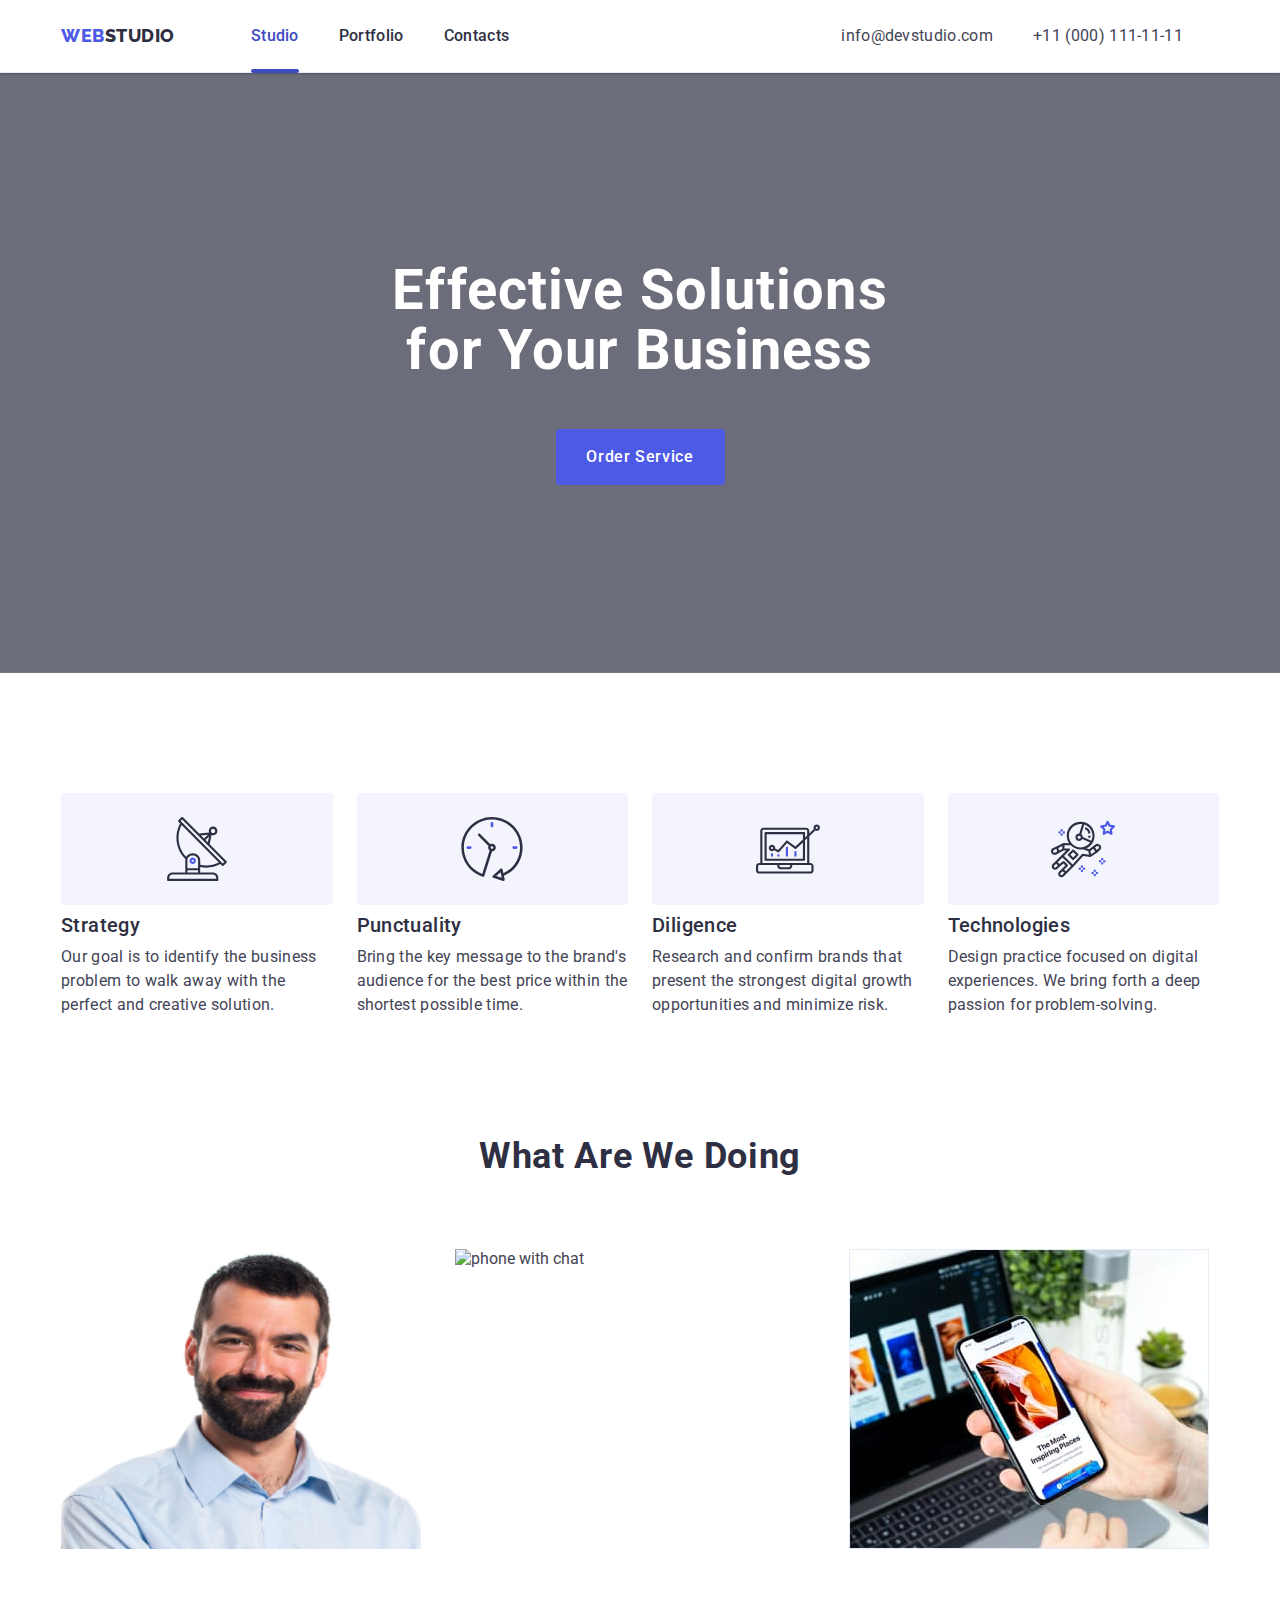
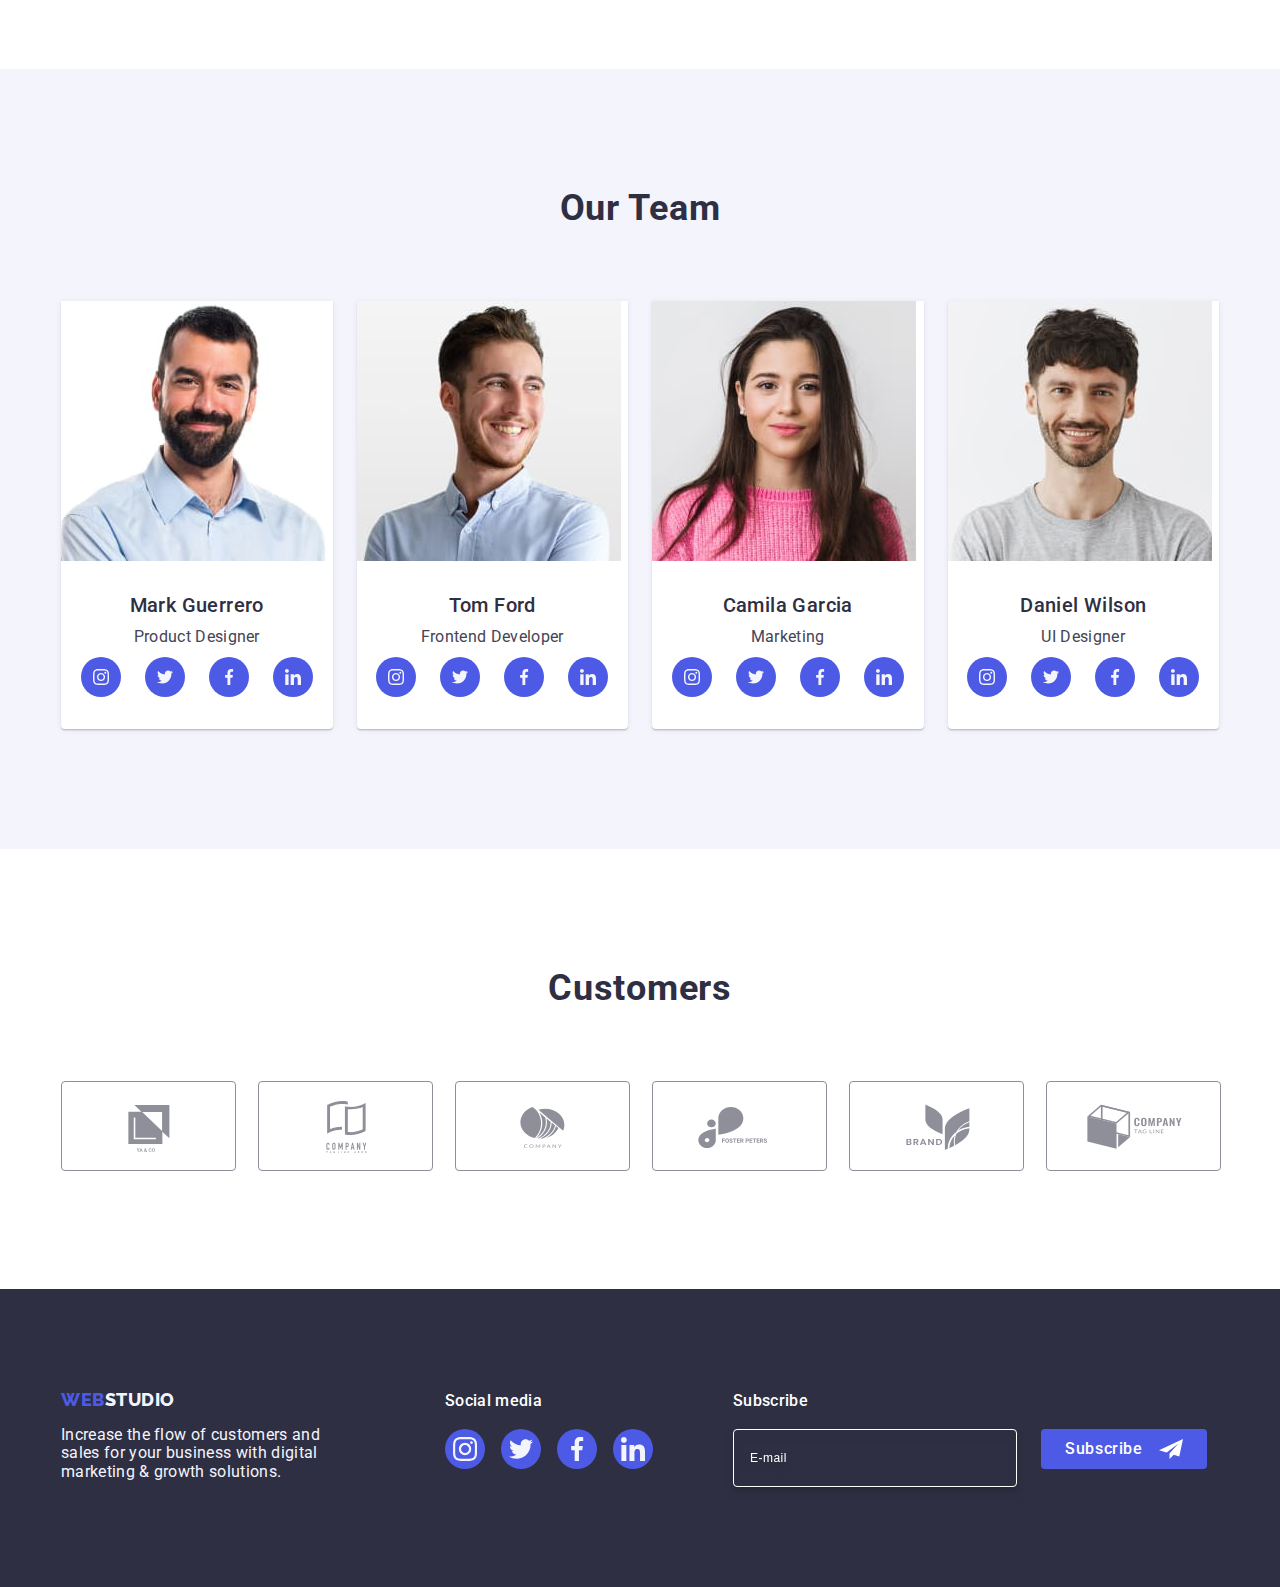
==== index.html @ b7ad09b6 "rfhnbyur" ====
<!DOCTYPE html>
<html lang="en">
  <head>
    <link
      rel="stylesheet"
      href="https://cdnjs.cloudflare.com/ajax/libs/modern-normalize/2.0.0/modern-normalize.min.css"
      integrity="sha512-4xo8blKMVCiXpTaLzQSLSw3KFOVPWhm/TRtuPVc4WG6kUgjH6J03IBuG7JZPkcWMxJ5huwaBpOpnwYElP/m6wg=="
      crossorigin="anonymous"
      referrerpolicy="no-referrer"
    />
    <link rel="stylesheet" href="./css/styles.css" />
    <link rel="preconnect" href="https://fonts.googleapis.com" />
    <link rel="preconnect" href="https://fonts.gstatic.com" crossorigin />
    <link
      href="https://fonts.googleapis.com/css2?family=Raleway:wght@800&family=Roboto:wght@400;500;700;900&display=swap"
      rel="stylesheet"
    />
    <meta charset="UTF-8" />
    <meta name="viewport" content="width=device-width, initial-scale=1.0" />
    <title>Web Studio</title>
  </head>

  <body>
    <!-- HEADER -->
    <header class="header">
      <div class="header-content container">
        <nav class="nav">
          <a class="logo link" href="./index.html"
            >Web<span class="logo-span">Studio</span>
          </a>
          <ul class="nav-list list">
            <li class="nav-element">
              <a class="nav-item link current" href="./index.html">Studio</a>
            </li>
            <li class="nav-element">
              <a class="nav-item link" href="./portfolio.html">Portfolio</a>
            </li>
            <li class="nav-element">
              <a class="nav-item link" href="">Contacts</a>
            </li>
          </ul>
        </nav>

        <address class="address">
          <ul class="address-list list">
            <li class="address-element">
              <a class="address-item link" href="mailto:info@devstudio.com"
                >info@devstudio.com</a
              >
            </li>
            <li class="address-element">
              <a class="address-item link" href="tel:+110001111111"
                >+11 (000) 111-11-11</a
              >
            </li>
          </ul>
        </address>
      </div>
    </header>

    <!-- MAIN -->
    <main class="main">
      <section class="intro section">
        <div class="intro-content container">
          <h1 class="intro-title">Effective Solutions for Your Business</h1>

          <button data-modal-open class="intro-button" type="button">
            Order Service
          </button>
        </div>
      </section>

      <section class="advantages section">
        <div class="advantages-content container">
          <h2 class="advantages-title visually-hidden">Advantages</h2>

          <ul class="advantages-list list">
            <li class="advantages-item">
              <div class="advantages-item-content">
                <svg class="advantages-icon" width="64" height="64">
                  <use href="./images/icons.svg#icon-antenna"></use>
                </svg>
              </div>

              <h3 class="advantages-subtitle">Strategy</h3>
              <p class="advantages-text">
                Our goal is to identify the business problem to walk away with
                the perfect and creative solution.
              </p>
            </li>

            <li class="advantages-item">
              <div class="advantages-item-content">
                <svg class="advantages-icon" width="64" height="64">
                  <use href="./images/icons.svg#icon-clock"></use>
                </svg>
              </div>

              <h3 class="advantages-subtitle">Punctuality</h3>
              <p class="advantages-text">
                Bring the key message to the brand's audience for the best price
                within the shortest possible time.
              </p>
            </li>

            <li class="advantages-item">
              <div class="advantages-item-content">
                <svg class="advantages-icon" width="64" height="64">
                  <use href="./images/icons.svg#icon-diagram"></use>
                </svg>
              </div>

              <h3 class="advantages-subtitle">Diligence</h3>
              <p class="advantages-text">
                Research and confirm brands that present the strongest digital
                growth opportunities and minimize risk.
              </p>
            </li>

            <li class="advantages-item">
              <div class="advantages-item-content">
                <svg class="advantages-icon" width="64" height="64">
                  <use href="./images/icons.svg#icon-astronaut"></use>
                </svg>
              </div>

              <h3 class="advantages-subtitle">Technologies</h3>
              <p class="advantages-text">
                Design practice focused on digital experiences. We bring forth a
                deep passion for problem-solving.
              </p>
            </li>
          </ul>
        </div>
      </section>

      <section class="about section">
        <div class="about-content container">
          <h2 class="about-title">What are we doing</h2>

          <ul class="about-list list">
            <li class="about-item">
              <img
                class="about-image"
                src="./images/imgdesk/webstudio/card1_desk.jpg"
                alt="computer with diagrams"
                width="360"
                height="300"
              />
            </li>
            <li class="about-item">
              <img
                class="about-image"
                src="./images/"
                alt="phone with chat"
                width="360"
                height="300"
              />
            </li>
            <li class="about-item">
              <img
                class="about-image"
                src="./images/img3.jpg"
                alt="phone in a hand"
                width="360"
                height="300"
              />
            </li>
          </ul>
        </div>
      </section>

      <section class="team section">
        <div class="team-content container">
          <h2 class="team-title">Our Team</h2>

          <ul class="team-list list">
            <li class="team-item">
              <img
                class="team-image"
                src="./images/card1.jpg"
                alt="Mark Guerrero"
                width="264"
              />
              <div class="team-info">
                <h3 class="team-subtitle">Mark Guerrero</h3>
                <p class="team-text">Product Designer</p>
                <ul class="team-info-list list">
                  <li class="team-info-list-item">
                    <a class="team-icon-social" href="#">
                      <svg class="team-icon" width="16" height="16">
                        <use href="./images/icons.svg#icon-instagram"></use>
                      </svg>
                    </a>
                  </li>
                  <li class="team-info-list-item">
                    <a class="team-icon-social" href="#">
                      <svg class="team-icon" width="16" height="16">
                        <use href="./images/icons.svg#icon-twitter"></use>
                      </svg>
                    </a>
                  </li>
                  <li class="team-info-list-item">
                    <a class="team-icon-social" href="#">
                      <svg class="team-icon" width="16" height="16">
                        <use href="./images/icons.svg#icon-facebook"></use>
                      </svg>
                    </a>
                  </li>
                  <li class="team-info-list-item">
                    <a class="team-icon-social" href="#">
                      <svg class="team-icon" width="16" height="16">
                        <use href="./images/icons.svg#icon-linkedin"></use>
                      </svg>
                    </a>
                  </li>
                </ul>
              </div>
            </li>

            <li class="team-item">
              <img
                class="team-image"
                src="./images/card2.jpg"
                alt="Tom Ford"
                width="264"
              />
              <div class="team-info">
                <h3 class="team-subtitle">Tom Ford</h3>
                <p class="team-text">Frontend Developer</p>
                <ul class="team-info-list list">
                  <li class="team-info-list-item">
                    <a class="team-icon-social" href="#">
                      <svg class="team-icon" width="16" height="16">
                        <use href="./images/icons.svg#icon-instagram"></use>
                      </svg>
                    </a>
                  </li>
                  <li class="team-info-list-item">
                    <a class="team-icon-social" href="#">
                      <svg class="team-icon" width="16" height="16">
                        <use href="./images/icons.svg#icon-twitter"></use>
                      </svg>
                    </a>
                  </li>
                  <li class="team-info-list-item">
                    <a class="team-icon-social" href="#">
                      <svg class="team-icon" width="16" height="16">
                        <use href="./images/icons.svg#icon-facebook"></use>
                      </svg>
                    </a>
                  </li>
                  <li class="team-info-list-item">
                    <a class="team-icon-social" href="#">
                      <svg class="team-icon" width="16" height="16">
                        <use href="./images/icons.svg#icon-linkedin"></use>
                      </svg>
                    </a>
                  </li>
                </ul>
              </div>
            </li>

            <li class="team-item">
              <img
                class="team-image"
                src="./images/card3.jpg"
                alt="Camila Garcia"
                width="264"
              />
              <div class="team-info">
                <h3 class="team-subtitle">Camila Garcia</h3>
                <p class="team-text">Marketing</p>
                <ul class="team-info-list list">
                  <li class="team-info-list-item">
                    <a class="team-icon-social" href="#">
                      <svg class="team-icon" width="16" height="16">
                        <use href="./images/icons.svg#icon-instagram"></use>
                      </svg>
                    </a>
                  </li>
                  <li class="team-info-list-item">
                    <a class="team-icon-social" href="#">
                      <svg class="team-icon" width="16" height="16">
                        <use href="./images/icons.svg#icon-twitter"></use>
                      </svg>
                    </a>
                  </li>
                  <li class="team-info-list-item">
                    <a class="team-icon-social" href="#">
                      <svg class="team-icon" width="16" height="16">
                        <use href="./images/icons.svg#icon-facebook"></use>
                      </svg>
                    </a>
                  </li>
                  <li class="team-info-list-item">
                    <a class="team-icon-social" href="#">
                      <svg class="team-icon" width="16" height="16">
                        <use href="./images/icons.svg#icon-linkedin"></use>
                      </svg>
                    </a>
                  </li>
                </ul>
              </div>
            </li>

            <li class="team-item">
              <img
                class="team-image"
                src="./images/card4.jpg"
                alt="Daniel Wilson"
                width="264"
              />
              <div class="team-info">
                <h3 class="team-subtitle">Daniel Wilson</h3>
                <p class="team-text">UI Designer</p>
                <ul class="team-info-list list">
                  <li class="team-info-list-item">
                    <a class="team-icon-social" href="#">
                      <svg class="team-icon" width="16" height="16">
                        <use href="./images/icons.svg#icon-instagram"></use>
                      </svg>
                    </a>
                  </li>
                  <li class="team-info-list-item">
                    <a class="team-icon-social" href="#">
                      <svg class="team-icon" width="16" height="16">
                        <use href="./images/icons.svg#icon-twitter"></use>
                      </svg>
                    </a>
                  </li>
                  <li class="team-info-list-item">
                    <a class="team-icon-social" href="#">
                      <svg class="team-icon" width="16" height="16">
                        <use href="./images/icons.svg#icon-facebook"></use>
                      </svg>
                    </a>
                  </li>
                  <li class="team-info-list-item">
                    <a class="team-icon-social" href="#">
                      <svg class="team-icon" width="16" height="16">
                        <use href="./images/icons.svg#icon-linkedin"></use>
                      </svg>
                    </a>
                  </li>
                </ul>
              </div>
            </li>
          </ul>
        </div>
      </section>

      <section class="customers">
        <div class="customers-contant container">
          <h2 class="customers-title">Customers</h2>

          <ul class="customers-list list">
            <li class="customers-item">
              <a class="customers-link" href="#">
                <svg class="customers-icon" width="104" height="56">
                  <use href="./images/icons.svg#icon-logo"></use>
                </svg>
              </a>
            </li>
            <li class="customers-item">
              <a class="customers-link" href="#">
                <svg class="customers-icon" width="104" height="56">
                  <use href="./images/icons.svg#icon-logo2"></use>
                </svg>
              </a>
            </li>
            <li class="customers-item">
              <a class="customers-link" href="#">
                <svg class="customers-icon" width="104" height="56">
                  <use href="./images/icons.svg#icon-logo3"></use>
                </svg>
              </a>
            </li>
            <li class="customers-item">
              <a class="customers-link" href="#">
                <svg class="customers-icon" width="104" height="56">
                  <use href="./images/icons.svg#icon-logo4"></use>
                </svg>
              </a>
            </li>
            <li class="customers-item">
              <a class="customers-link" href="#">
                <svg class="customers-icon" width="104" height="56">
                  <use href="./images/icons.svg#icon-logo5"></use>
                </svg>
              </a>
            </li>
            <li class="customers-item">
              <a class="customers-link" href="#">
                <svg class="customers-icon" width="104" height="56">
                  <use href="./images/icons.svg#icon-logo6"></use>
                </svg>
              </a>
            </li>
          </ul>
        </div>
      </section>
    </main>

    <!-- FOOTER -->
    <footer class="footer">
      <div class="footer-content container">
        <div class="footer-content-text">
          <a class="footer-logo link" href="./index.html"
            >Web<span class="footer-logo-span">Studio</span>
          </a>

          <p class="footer-text">
            Increase the flow of customers and sales for your business with
            digital marketing & growth solutions.
          </p>
        </div>

        <div class="footer-content-socials">
          <p class="footer-social-text">Social media</p>
          <ul class="footer-social-list list">
            <li class="footer-social-item">
              <a class="footer-social-link" href="#">
                <svg class="footer-icon" width="24" height="24">
                  <use href="./images/icons.svg#icon-instagram"></use>
                </svg>
              </a>
            </li>
            <li class="footer-social-item">
              <a class="footer-social-link" href="#">
                <svg class="footer-icon" width="24" height="24">
                  <use href="./images/icons.svg#icon-twitter"></use>
                </svg>
              </a>
            </li>
            <li class="footer-social-item">
              <a class="footer-social-link" href="#">
                <svg class="footer-icon" width="24" height="24">
                  <use href="./images/icons.svg#icon-facebook"></use>
                </svg>
              </a>
            </li>
            <li class="footer-social-item">
              <a class="footer-social-link" href="#">
                <svg class="footer-icon" width="24" height="24">
                  <use href="./images/icons.svg#icon-linkedin"></use>
                </svg>
              </a>
            </li>
          </ul>
        </div>

        <div class="subscribe">
          <p class="subscribe-title">Subscribe</p>
          <form class="subscribe-form">
            <label class="subscribe-label" title="subscribe">
              <input
                class="subscribe-input"
                type="email"
                name="email"
                placeholder="E-mail"
              />
            </label>

            <button class="subscribe-btn" type="submit">
              Subscribe
              <svg class="subscribe-icon" width="24" height="24">
                <use href="./images/icons.svg#icon-send"></use>
              </svg>
            </button>
          </form>
        </div>
      </div>
    </footer>

    <div data-modal class="modal is-hidden">
      <div class="modal-vindow">
        <button class="modal-close" data-modal-close type="button">
          <svg class="modal-icon-close" width="8" height="8">
            <use href="./images/icons.svg#icon-close-black"></use>
          </svg>
        </button>

        <p class="modal-title">Leave your contacts and we will call you back</p>

        <form class="modal-form">
          <div class="modal-form-content">
            <label class="modal-label" for="user-name">Name</label>
            <div class="inputs-content">
              <input
                class="modal-input"
                id="user-name"
                type="text"
                name="user-name"
                placeholder=""
              />
              <svg class="modal-icon" width="18" height="24">
                <use href="./images/icons.svg#icon-person"></use>
              </svg>
            </div>
          </div>

          <div class="modal-form-content">
            <label class="modal-label" for="phone">Phone</label>
            <div class="inputs-content">
              <input
                class="modal-input"
                id="phone"
                type="tel"
                name="tel"
                placeholder=""
              />
              <svg class="modal-icon" width="18" height="24">
                <use href="./images/icons.svg#icon-phone"></use>
              </svg>
            </div>
          </div>

          <div class="modal-form-content">
            <label class="modal-label" for="user-email">Email</label>
            <div class="inputs-content">
              <input
                class="modal-input"
                id="user-email"
                type="email"
                name="user-email"
                placeholder=""
              />
              <svg class="modal-icon" width="18" height="24">
                <use href="./images/icons.svg#icon-email"></use>
              </svg>
            </div>
          </div>

          <div class="textarea-content">
            <label class="modal-label" for="user-comment">Comment</label>
            <textarea
              class="modal-textarea"
              name="user-comment"
              id="user-comment"
              placeholder="Text input"
              cols="30"
              rows="10"
            ></textarea>
          </div>

          <div class="check-content">
            <input
              class="modal-checkbox visually-hidden"
              id="user-privacy"
              value="true"
              name="user-privacy"
              type="checkbox"
            />
            <label class="check-label" for="user-privacy">
              <span class="check-span">
                <svg class="check-icon" width="10" height="8">
                  <use href="./images/icons.svg#icon-true"></use>
                </svg>
              </span>
              I accept the terms and conditions of the
              <a class="check-policy" href="">Privacy Policy</a>
            </label>
          </div>

          <button class="modal-btn">Send</button>
        </form>
      </div>
    </div>

    <script src="./js/modal.js"></script>
  </body>
</html>
---- css/styles.css ----
./* 
font-family: 'Raleway', sans-serif;
font-family: 'Roboto', sans-serif; 
*/

*,
*::after,
*::before{
	box-sizing: border-box;
}

img{
	display: block;
}

body{
	margin: 0;
	font-family: 'Roboto', sans-serif;
	color: #434455;
	background-color: var(--white);
}

:root{
	--iris: #4D5AE5;
	--navyblue: #2E2F42;
	--ocean: #404BBF;
	--slate: #434455;
	--white: #FFF;
	--cloud: #F4F4FD;
	--cornflower: #E7E9FC;
	--lightslate: #8E8F99;
	--navyblue-modal: rgba(46, 47, 66, 0.40);
}

.container {
	width: 1158px;
	margin: 0 auto;
	padding: 0 15px;
	/* max-width: ;
	padding-left: ;
	padding-right: ;
	margin-left: ;
	margin-right: ; */
}

h1,h2,h3,h4,h5,h6{
	margin: 0;
}

p{
	margin: 0;
}

ul{
	margin: 0;
	padding: 0;
	list-style-type: none;
}


/**
	|============================
	| HEADER
	|============================
*/

.header{
	border-bottom: 1px solid #e7e9fc;
	box-shadow: 0px 1px 6px 0px rgba(46, 47, 66, 0.08), 0px 1px 1px 0px rgba(46, 47, 66, 0.16), 0px 2px 1px 0px rgba(46, 47, 66, 0.08);
}

.header-content{
	display: flex;
	align-items: center;
}


.logo{
	font-family: 'Raleway', sans-serif;
	color: var(--iris);
	font-weight: 800;
	font-size: 18px;
	line-height: 1.17;
	letter-spacing: 0.54px;
	text-transform: uppercase;
	margin-right: 76px
}


.logo-span{
	color: var(--navyblue);
}


.link{
	text-decoration: none;
}






.list{
	list-style: none
}
.nav-list{
	display: flex;
	gap: 40px;
}


.nav{
	display: flex;
	align-items: center;
}

.nav-item{
	position: relative;
	color: var(--navyblue);
	font-family: 'Roboto', sans-serif;
	font-size: 16px;
	font-weight: 500;
	line-height: 150%;
	letter-spacing: 0.02em;
	padding: 24px 0;
	display: block;
	transition: color 250ms cubic-bezier(0.4, 0, 0.2, 1);
}
.nav-item:hover,
.nav-item:focus{
	color: #404bbf;
}
.nav-item:active{
	color: var(--ocean);
}
.nav-item::after{
	position: absolute;
	color: var(--ocean);
	content: "";
	left: 0;
	opacity: 0;
	bottom: -1px;
	height: 4px;
	background-color: var(--ocean);
	border-radius: 2px;
	width: 100%;
}
.nav-item:hover::after,
.nav-item:focus::after,
.nav-item.current::after {
	opacity: 1;
}

.nav-item.current{
	color: #404bbf;
}

.address{
	font-style: normal;
	margin-left: 332px;
}
.address-list{
	display: flex;
	gap: 40px;
}

.address-item{
	color: var(--slate);
	font-family: 'Roboto', sans-serif;
	font-size: 16px;
	line-height: 150%;
	letter-spacing: 0.32px;transition: color 250ms cubic-bezier(0.4, 0, 0.2, 1);
}
.address-item:hover,
.address-item:focus{
	color: #404bbf;
}
.address-item:active{
	color: var(--ocean);
}


/* ________________MAIN____________________ */

.intro{
	margin: 0 auto;
	background-image: linear-gradient(rgba(46, 47, 66, 0.7),
			rgba(46, 47, 66, 0.7)),
		url(../images/webstudio/hero-image.jpg);
	padding: 188px 0;
	max-width: 1440px;
	background-repeat: no-repeat;
	background-position: center;
	background-size: cover;
}
@media screen and (min-resolution: 192dpi), 
screen and (min-resolution: 2dppx), 
screen and (min-device-pixel-ratio: 2) 
{
	.intro {
		background-image: url(../images/webstudio/hero-image@x2.jpg);
	}
}
	
.intro-title{
	color: var(--white);
	text-align: center;
	font-family: 'Roboto', sans-serif;
	font-size: 56px;
	font-weight: 700;
	line-height: 107.143%;
	letter-spacing: 1.12px;
	max-width: 496px;
	margin: 0 auto;
	margin-bottom: 48px;
}
.intro-button{
	display: block;
	color: var(--white);
	font-family: 'Roboto', sans-serif;
	font-size: 16px;
	font-weight: 500;
	line-height: 150%;
	letter-spacing: 0.64px;
	background-color: var(--iris);
	cursor: pointer;
	min-width: 169px;
	height: 56px;
	border: none;
	border-radius: 4px;
	margin: 0 auto;
	transition: background-color 250ms cubic-bezier(0.4, 0, 0.2, 1);
}
.intro-button:hover,
.intro-button:focus{
	background-color: var(--ocean);
}




.advantages-title{
	color: var(--navyblue);
	font-family: 'Roboto', sans-serif;
	font-size: 36px;
	font-weight: 700;
	line-height: 111.111%;
	letter-spacing: 0.72px;
	text-transform: capitalize;
	text-align: center;
	margin-bottom: 72px;
}
.advantages{
	padding: 120px 0;
}
.visually-hidden {
	position: absolute;
	width: 1px;
	height: 1px;
	margin: -1px;
	border: 0;
	padding: 0;
	white-space: nowrap;
	clip-path: inset(100%);
	clip: rect(0 0 0 0);
	overflow: hidden;
}
.advantages-subtitle{
	color: var(--navyblue);
	font-family: 'Roboto', sans-serif;
	font-size: 20px;
	font-weight: 500;
	line-height: 120%;
	letter-spacing: 0.4px;
	margin-bottom: 8px;
}
.advantages-text{
	color: var(--slate);
	font-family: 'Roboto', sans-serif;
	font-size: 16px;
	line-height: 150%;
	letter-spacing: 0.32px;
}
.advantages-list{
	display: flex;
	gap: 24px;
}
.advantages-item{
	width: calc((100% - 72px) / 4);
}
.advantages-item-content{
	display: flex;
	align-items: center;
	justify-content: center;
	background-color: var(--cloud);
	padding: 24px 100px;
	margin-bottom: 8px;
	border-radius: 4px;
}




.about{
	padding-bottom: 120px;
}
.about-list{
	display: flex;
	gap: 24px;
}
.about-item{
	width: calc((100% - 48px) / 3);
}
.about-title{
	color: var(--navyblue);
	font-family: 'Roboto', sans-serif;
	font-size: 36px;
	font-weight: 700;
	line-height: 111.111%;
	letter-spacing: 0.72px;
	text-transform: capitalize;
	text-align: center;
	margin-bottom: 72px;
}







.team{
	background-color: #F4F4FD;
	padding: 120px 0;
}
.team-list{
	display: flex;
	gap: 24px;
}
.team-item{
	background-color: #FFFFFF;
	width: calc((100% - 72px) / 4);
	border-radius: 0px 0px 4px 4px;
	box-shadow: 0px 1px 6px rgba(46, 47, 66, 0.08),
		0px 1px 1px rgba(46, 47, 66, 0.16),
		0px 2px 1px rgba(46, 47, 66, 0.08);
}
.team-info{
	padding: 32px 0;
}
.team-info-list{
	display: flex;
	justify-content: center;
	gap: 24px;
}
.team-info-list-item {
	height: 40px;
	width: 40px;
}
.team-icon-social{
	background-color: var(--iris);
	display: flex;
	align-items: center;
	justify-content: center;
	border-radius: 50%;
	width: 100%;
	transition: background-color 250ms cubic-bezier(0.4, 0, 0.2, 1);
	height: 100%;
}
.team-icon-social:hover,
.team-icon-social:focus{
	background-color: #404bbf;
}
.team-icon {
	width: 16px;
	height: 16px;
	fill: var(--cloud);
}
.team-title{
	color: var(--navyblue);
	font-family: 'Roboto', sans-serif;
	font-size: 36px;
	font-weight: 700;
	line-height: 111.111%;
	letter-spacing: 0.72px;
	text-transform: capitalize;
	text-align: center;
	margin-bottom: 72px;
}
.team-subtitle {
	color: var(--navyblue);
	text-align: center;
	font-family: 'Roboto', sans-serif;
	font-size: 20px;
	font-weight: 500;
	line-height: 120%;
	letter-spacing: 0.4px;
	margin-bottom: 8px;
	text-align: center;
}
.team-text {
	color: var(--slate);
	text-align: center;
	font-family: 'Roboto', sans-serif;
	font-size: 16px;
	line-height: 150%;
	letter-spacing: 0.32px;
	text-align: center;
	margin-bottom: 8px;
}










.customers{
	padding-top: 120px;
	padding-bottom: 120px;
}
.customers-item{
	width: calc((100% - 120px) / 6);
	height: 88px;
}
.customers-list {
	display: flex;
	gap: 24px;
}
.customers-icon{
	fill: currentColor;
}
.customers-title {
	color: var(--navyblue);
	font-family: 'Roboto', sans-serif;
	font-size: 36px;
	font-weight: 700;
	line-height: 111.111%;
	letter-spacing: 0.72px;
	text-transform: capitalize;
	text-align: center;
	margin-bottom: 72px;
}
.customers-link{
	display: flex;
	align-items: center;
	justify-content: center;
	color: var(--lightslate);
	width: 100%;
	height: 100%;
	border: 1px solid #8E8F99;
	border-radius: 4px;
	display: flex;
	transition: border-color 250ms cubic-bezier(0.4, 0, 0.2, 1),
	color 250ms cubic-bezier(0.4, 0, 0.2, 1);
}
.customers-link:hover,
.customers-link:focus{
	border-color: #404bbf;
	color: #404bbf;
}




/**
	|============================
	| FOOTER
	|============================
*/




.footer{
	background-color: var(--navyblue);
	padding: 100px 0;
}
.footer-content{
	display: flex;
	align-items: baseline;
}
.footer-logo{
	display: inline-block;
	margin-bottom: 16px;
	color: var(--iris);
	font-family: 'Raleway', sans-serif;
	font-size: 18px;
	font-weight: 800;
	line-height: 1.17;
	letter-spacing: 0.54px;
	text-transform: uppercase;
	text-decoration: none;
}
.footer-logo-span{
	color: #f4f4fd
}
.footer-text{
	color: var(--cloud);
	font-family: 'Roboto', sans-serif;
	font-size: 16px;
	line-height: 1.17;
	letter-spacing: 0.02em;
	max-width: 264px;
}
.footer-content-text{
	margin-right: 120px;
}




.footer-social-text{
	font-family: Roboto;
	font-size: 16px;
	font-weight: 500;
	line-height: 1.5;
	letter-spacing: 0.02em;
	color: var(--white);
	margin-bottom: 16px;
}
.footer-social-list {
	display: flex;
	gap: 16px;
}
.footer-social-item {
	transition: background-color 250ms cubic-bezier(0.4, 0, 0.2, 1);
	width: 40px;
	height: 40px;
}
.footer-social-link {
	display: flex;
	align-items: center;
	justify-content: center;

	width: 100%;
	height: 100%;
	background-color: #4D5AE5;
	border-radius: 50%;
	transition: background-color 250ms cubic-bezier(0.4, 0, 0.2, 1);
}
.footer-social-link:hover,
.footer-social-link:focus{
	background-color: #31d0aa;
}
.footer-icon {
	fill: var(--cloud);
}
.footer-content-socials{
	margin-right: 80px;
}


.subscribe-icon{
	margin-left: 16px;
}
.subscribe{}
.subscribe-title{
	margin-bottom: 16px;
	font-family: Roboto;
	font-size: 16px;
	font-weight: 500;
	line-height: 1.5;
	letter-spacing: 0.02em;
	color: var(--white);
	margin-bottom: 16px;
}
.subscribe-btn{
	min-width: 165px;
	height: 40px;
	box-shadow: none;
	border: none;
	display: flex;
	padding: 8px 24px;
	justify-content: center;
	align-items: center;
	color: var(--white);
	text-align: center;
	font-family: "Roboto", sans-serif;
	font-size: 16px;
	border-radius: 4px;
	cursor: pointer;
	background: var(--iris);
	font-weight: 500;
	line-height: 1.5;
	letter-spacing: 0.04em;
	transition: background-color 250ms cubic-bezier(0.4, 0, 0.2, 1);
}
.subscribe-btn:hover,
.subscribe-btn:focus {
	background-color: var(--ocean);
}
.subscribe-form{
	display: flex;
	gap: 24px;
}
.subscribe-input{
	font-size: 12px;
	line-height: 1.5;
	letter-spacing: 0.04em;
	filter: drop-shadow(0px 4px 4px rgba(0, 0, 0, 0.15));
	width: 264px;
	height: 40px;
	color: var(--white);
	border-radius: 4px;
	border: 1px solid var(--white);
	background-color: transparent;
	box-shadow: 0px 4px 4px 0px rgba(0, 0, 0, 0.15);
	padding-top: 8px;
	padding-bottom: 8px;
	padding-left: 16px;
}
.subscribe-input::placeholder{
	color: var(--white);
}



/**
	|============================
	| MAIN-PORTFOLIO
	|============================
*/




.categories{
	padding-top: 96px;
	padding-bottom: 120px;
}
.categories-list{
	display: flex;
	gap: 24px;
	justify-content: center;
	margin-bottom: 72px;
}
.categories-title{
	color: var(--navyblue);
	font-family: 'Roboto', sans-serif;
	font-size: 36px;
	font-weight: 700;
	line-height: 111.111%;
	letter-spacing: 0.72px;
	text-transform: capitalize;
	text-align: center;
}
.categories-button{
	background: var(--cloud);
	color: var(--iris);
	text-align: center;
	font-family: 'Roboto', sans-serif;
	font-size: 16px;
	font-weight: 500;
	line-height: 150%;
	letter-spacing: 0.64px;
	cursor: pointer;
	padding: 12px 24px;
	border: 1px solid #e7e9fc;
	border-radius: 4px;
	transition: color 250ms cubic-bezier(0.4, 0, 0.2, 1),
		background-color 250ms cubic-bezier(0.4, 0, 0.2, 1),
		border-color 250ms cubic-bezier(0.4, 0, 0.2, 1),
		box-shadow 250ms cubic-bezier(0.4, 0, 0.2, 1);
}
.categories-button:hover,
.categories-button:focus{
	color: var(--white);
	background-color: #404BBF;
	border: 1px solid transparent;
	box-shadow: 0px 3px 1px rgba(0, 0, 0, 0.1), 0px 2px 1px rgba(0, 0, 0, 0.08), 0px 2px 2px rgba(0, 0, 0, 0.12);
}





.gallery-list{
	display: flex;
	flex-wrap: wrap;
	column-gap: 24px;
	row-gap: 48px;
}
.gallery-item{
	background: var(--white);
	width: calc((100% - 48px) / 3);
}
.gallery-item-text{
	padding: 32px 16px;
	border: 1px solid #e7e9fc;
	border-top: none;
}
.gallery-subtitle{
	color: var(--navyblue);
	font-family: 'Roboto', sans-serif;
	font-size: 20px;
	font-weight: 500;
	line-height: 1.2;
	letter-spacing: 0.02em;
	margin-bottom: 8px
}
.gallery-text{
	color: var(--slate);
	font-family: 'Roboto', sans-serif;
	font-size: 16px;
	line-height: 1.5;
	letter-spacing: 0.02em;
}
.gallery-link{
	display: block;
	transition: box-shadow 250ms cubic-bezier(0.4, 0, 0.2, 1);
}

.gallery-img{
	position: relative;
	overflow: hidden;
}
.gallery-img-p{
	position: absolute;
	top: 0;
	font-size: 16px;
	line-height: 1.5;
	letter-spacing: 0.02em;
	color: #f4f4fd;
	padding: 40px 32px;
	background-color: #4d5ae5;
	height: 100%;
	height: 100%;
	transform: translateY(100%);
	transition: transform 250ms cubic-bezier(0.4, 0, 0.2, 1);
}
.gallery-link:hover,
.gallery-link:focus {
	box-shadow: 0px 1px 6px rgba(46, 47, 66, 0.08), 0px 1px 1px rgba(46, 47, 66, 0.16), 0px 2px 1px rgba(46, 47, 66, 0.08);
}

.gallery-link:hover .gallery-img-p,
.gallery-link:focus .gallery-img-p{
	transform: translateY(0%);
}

/**
	|============================
	| MODAL
	|============================
*/


.modal{
	position: fixed;
	top: 0;
	left: 0;
	width: 100%;
	height: 100%;
	background-color: rgba(46, 47, 66, 0.4);
	transition: opacity 250ms cubic-bezier(0.4, 0, 0.2, 1), visibility 250ms cubic-bezier(0.4, 0, 0.2, 1);
}
.modal-title{
	color: var(--navyblue);
	text-align: center;
	font-family: "Roboto", sans-serif;
	font-size: 16px;
	font-weight: 500;
	line-height: 1.5;
	letter-spacing: 0.02em;
	margin-bottom: 16px;
}
.is-hidden{
	opacity: 0;
	visibility: hidden;
	pointer-events: none;
}
.modal-vindow{
	padding: 72px 24px 24px 24px;
	position: absolute;
	top: 50%;
	left: 50%;
	width: 408px;
	min-height: 584px;

	background: #fcfcfc;
	box-shadow: 0px 1px 1px rgba(0, 0, 0, 0.14), 0px 1px 3px rgba(0, 0, 0, 0.12), 0px 2px 1px rgba(0, 0, 0, 0.2);
	border-radius: 4px;

	transform: translate(-50%, -50%) scale(1);
	transition: transform 250ms cubic-bezier(0.4, 0, 0.2, 1);
}
.modal-close{
	position: absolute;
	top: 24px;
	right: 24px;
	width: 24px;
	height: 24px;
	border-radius: 50%;
	background-color: #e7e9fc;
	border: 1px solid rgba(0, 0, 0, 0.1);
	padding: 0;
	cursor: pointer;
	transition: background-color 250ms cubic-bezier(0.4, 0, 0.2, 1), border 250ms cubic-bezier(0.4, 0, 0.2, 1);

	display: flex;
	justify-content: center;
	align-items: center;
}
.modal-close:hover,
.modal-close:focus
{
	background-color: #404bbf;
	border: none;
	fill: #ffffff;
}
.modal-icon{
	transition: fill 250ms cubic-bezier(0.4, 0, 0.2, 1);
	fill: var(--navyblue);
}
.modal-label{
	display: block;
	color: var(--lightslate);
	font-family: Roboto;
	font-size: 12px;
	line-height: 1.17;
	letter-spacing: 0.04em;
	margin-bottom: 4px;
}
.modal-input{
	width: 100%;
	height: 40px;
	border-radius: 4px;
	background-color: transparent;
	padding-left: 38px;
	outline: transparent;
	transition: border-color 250ms cubic-bezier(0.4, 0, 0.2, 1);
	border: 1px solid rgba(46, 47, 66, 0.4);
}
.modal-input:focus{
	border-color: #4D5AE5;
}
.modal-input:focus + .modal-icon {
	fill: #4D5AE5;
}
.modal-form-content{
	margin-bottom: 8px;
}
.modal-icon{
	position: absolute;
	left: 16px;
	top: 50%;
	transform: translateY(-50%);
	transition: fill 250ms cubic-bezier(0.4, 0, 0.2, 1);
}
.modal-textarea{
	width: 100%;
	height: 120px;
	font-size: 12px;
	line-height: 1.17;
	letter-spacing: 0.04em;
	color: rgba(46, 47, 66, 0.4);
	border: 1px solid rgba(46, 47, 66, 0.4);
	border-radius: 4px;
	background-color: transparent;
	padding: 8px 16px;
	outline: transparent;
	resize: none;
	transition: border-color 250ms cubic-bezier(0.4, 0, 0.2, 1);
}
.modal-textarea:focus{
	border-color: #4D5AE5;
}
.modal-checkbox:checked {
	background-color: var(--ocean);
}
.modal-checkbox:checked + .check-label >.check-span {
	background-color: var(--ocean);
	border: none;
	fill: var(--cloud);
}
.modal-checkbox:focus + .check-label > .check-span{
	border-color: var(--ocean);
}



.inputs-content {
	position: relative;
}
.textarea-content {
	margin-bottom: 16px;
}




.check-content{
	margin-bottom: 24px;
}
.check-label{
	color: var(--lightslate);
	font-family: Roboto;
	font-size: 12px;
	line-height: 1.17;
	letter-spacing: 0.04em;
}
.check-policy {
	color: #4d5ae5;
}
.check-span{
	width: 16px;
	height: 16px;
	border: 1px solid rgba(46, 47, 66, 0.4);
	border-radius: 2px;
	transition: background-color 250ms cubic-bezier(0.4, 0, 0.2, 1), border 250ms cubic-bezier(0.4, 0, 0.2, 1), fill 250ms cubic-bezier(0.4, 0, 0.2, 1);
	display: inline-flex;
	align-items: center;
	justify-content: center;
	fill: transparent;
}



.modal-btn{
	display: block;
	margin: 0 auto;
	min-width: 169px;
	height: 56px;
	font-family: "Roboto", sans-serif;
	font-size: 16px;
	font-weight: 500;
	line-height: 1.5;
	letter-spacing: 0.04em;
	color: #ffffff;
	cursor: pointer;
	background-color: #4D5AE5;
	border: none;
	border-radius: 4px;
	box-shadow: 0px 4px 4px 0px rgba(0, 0, 0, 0.15);
	transition: background-color 250ms cubic-bezier(0.4, 0, 0.2, 1);
}
.modal-btn:focus,
.modal-btn:hover
{
	background-color: #404BBF;
}


/* mobile */
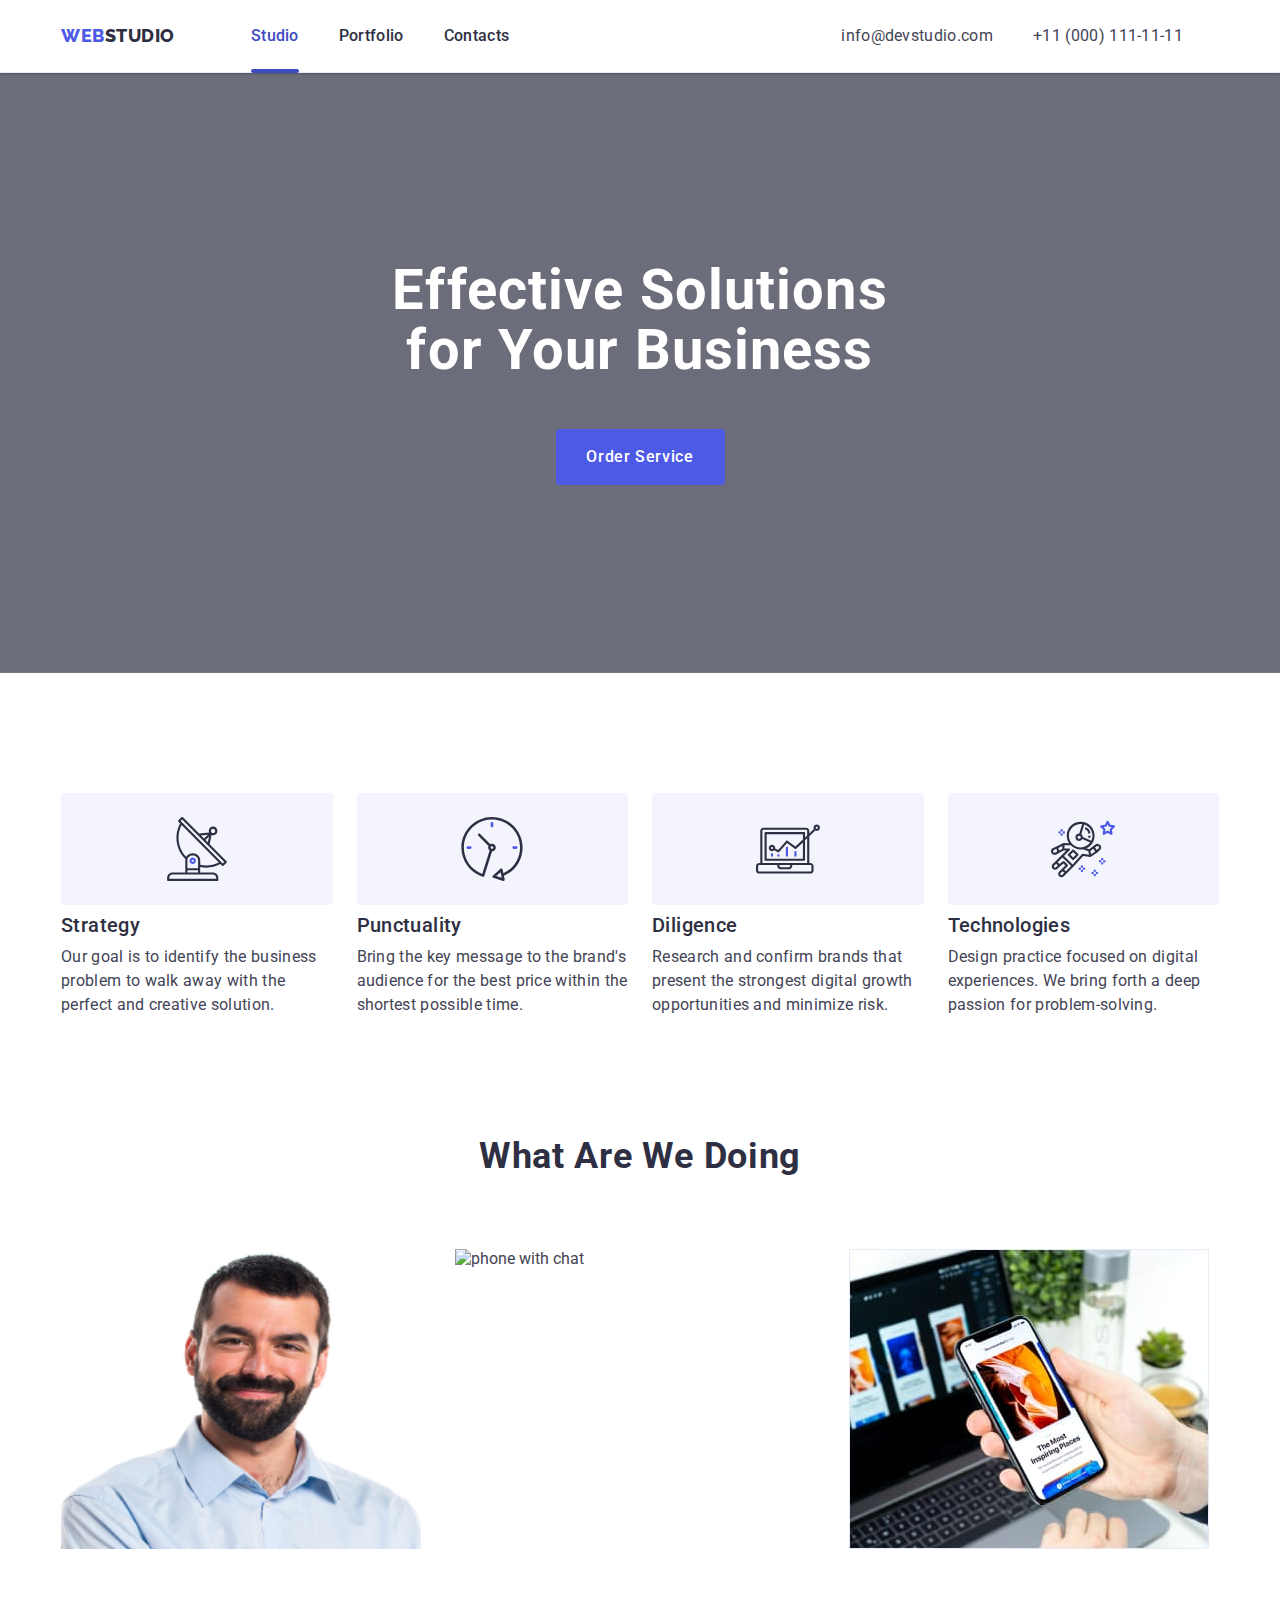
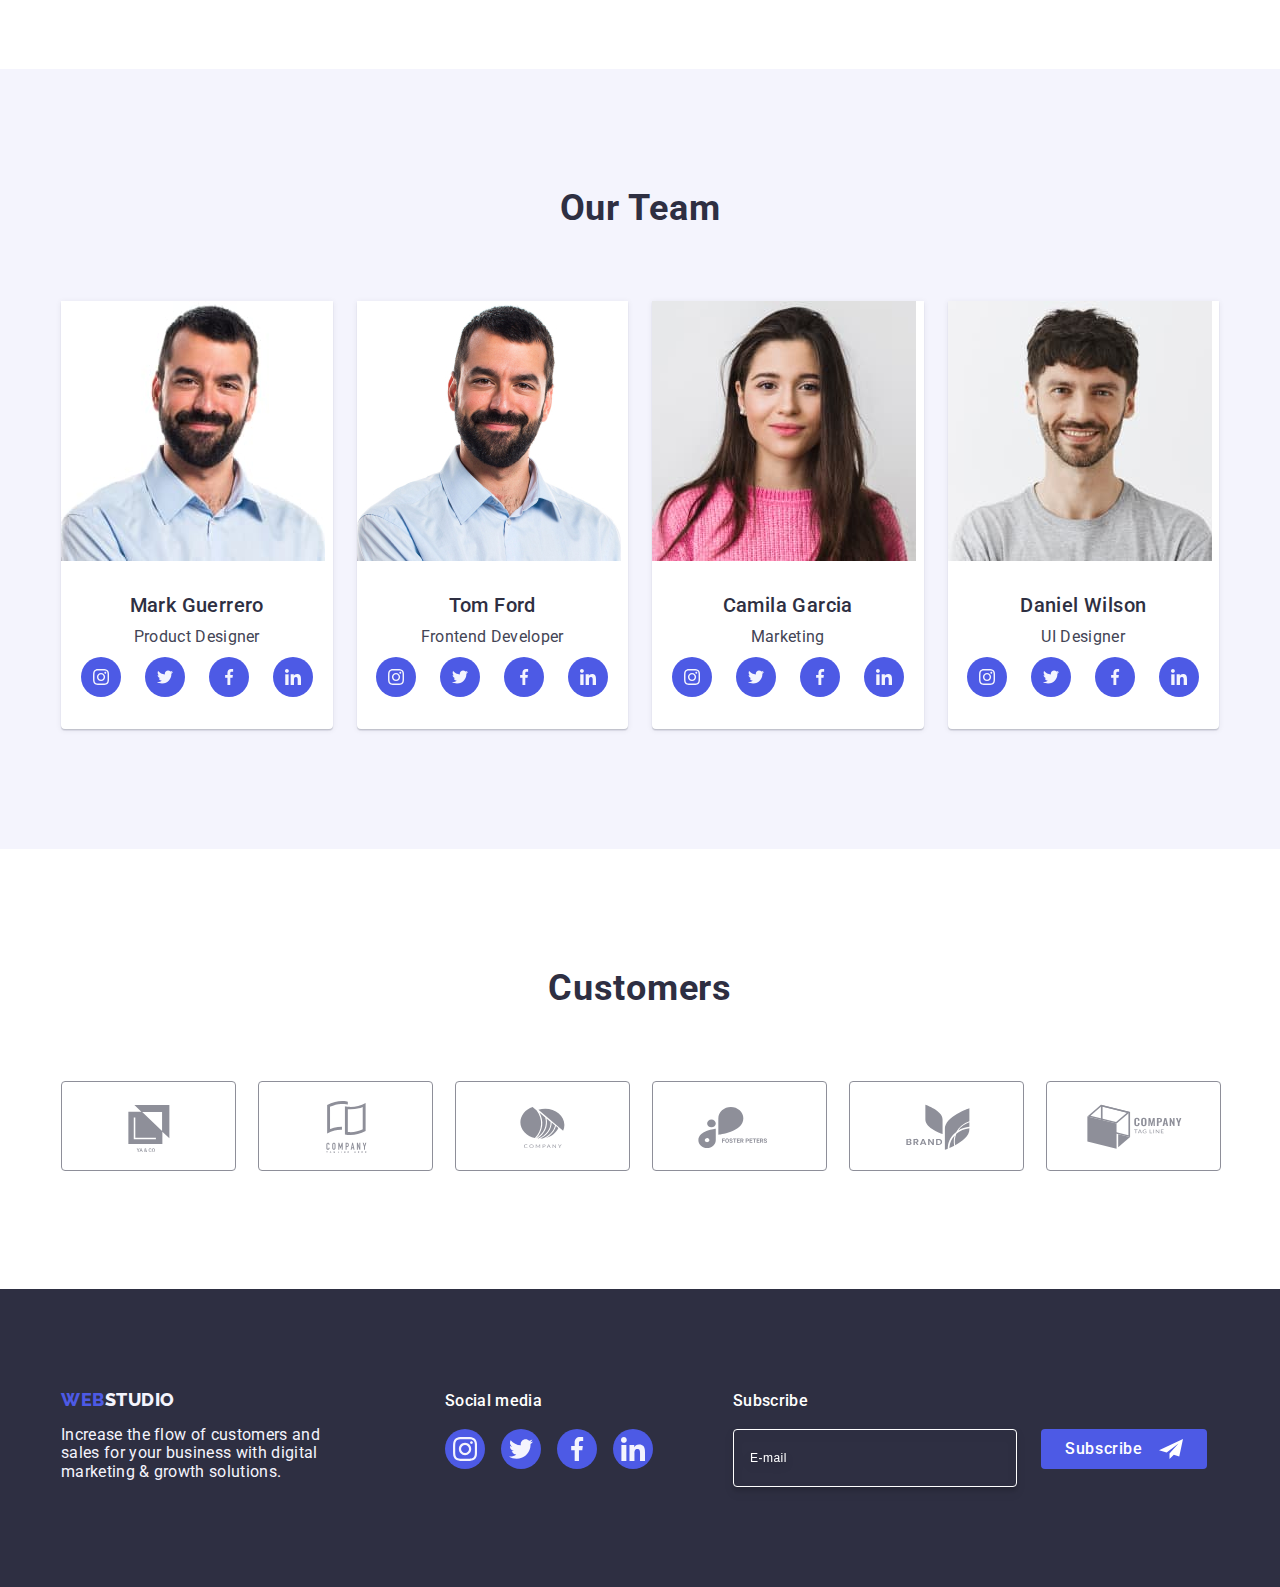
==== commit 80a48d9a: "yuio" ====
--- a/index.html
+++ b/index.html
@@ -179,6 +179,7 @@
               <img
                 class="team-image"
                 src="./images/card1.jpg"
+                srcset=""
                 alt="Mark Guerrero"
                 width="264"
               />
@@ -221,7 +222,7 @@
             <li class="team-item">
               <img
                 class="team-image"
-                src="./images/card2.jpg"
+                src="./images/webstudio/card1_mob.jpg"
                 alt="Tom Ford"
                 width="264"
               />
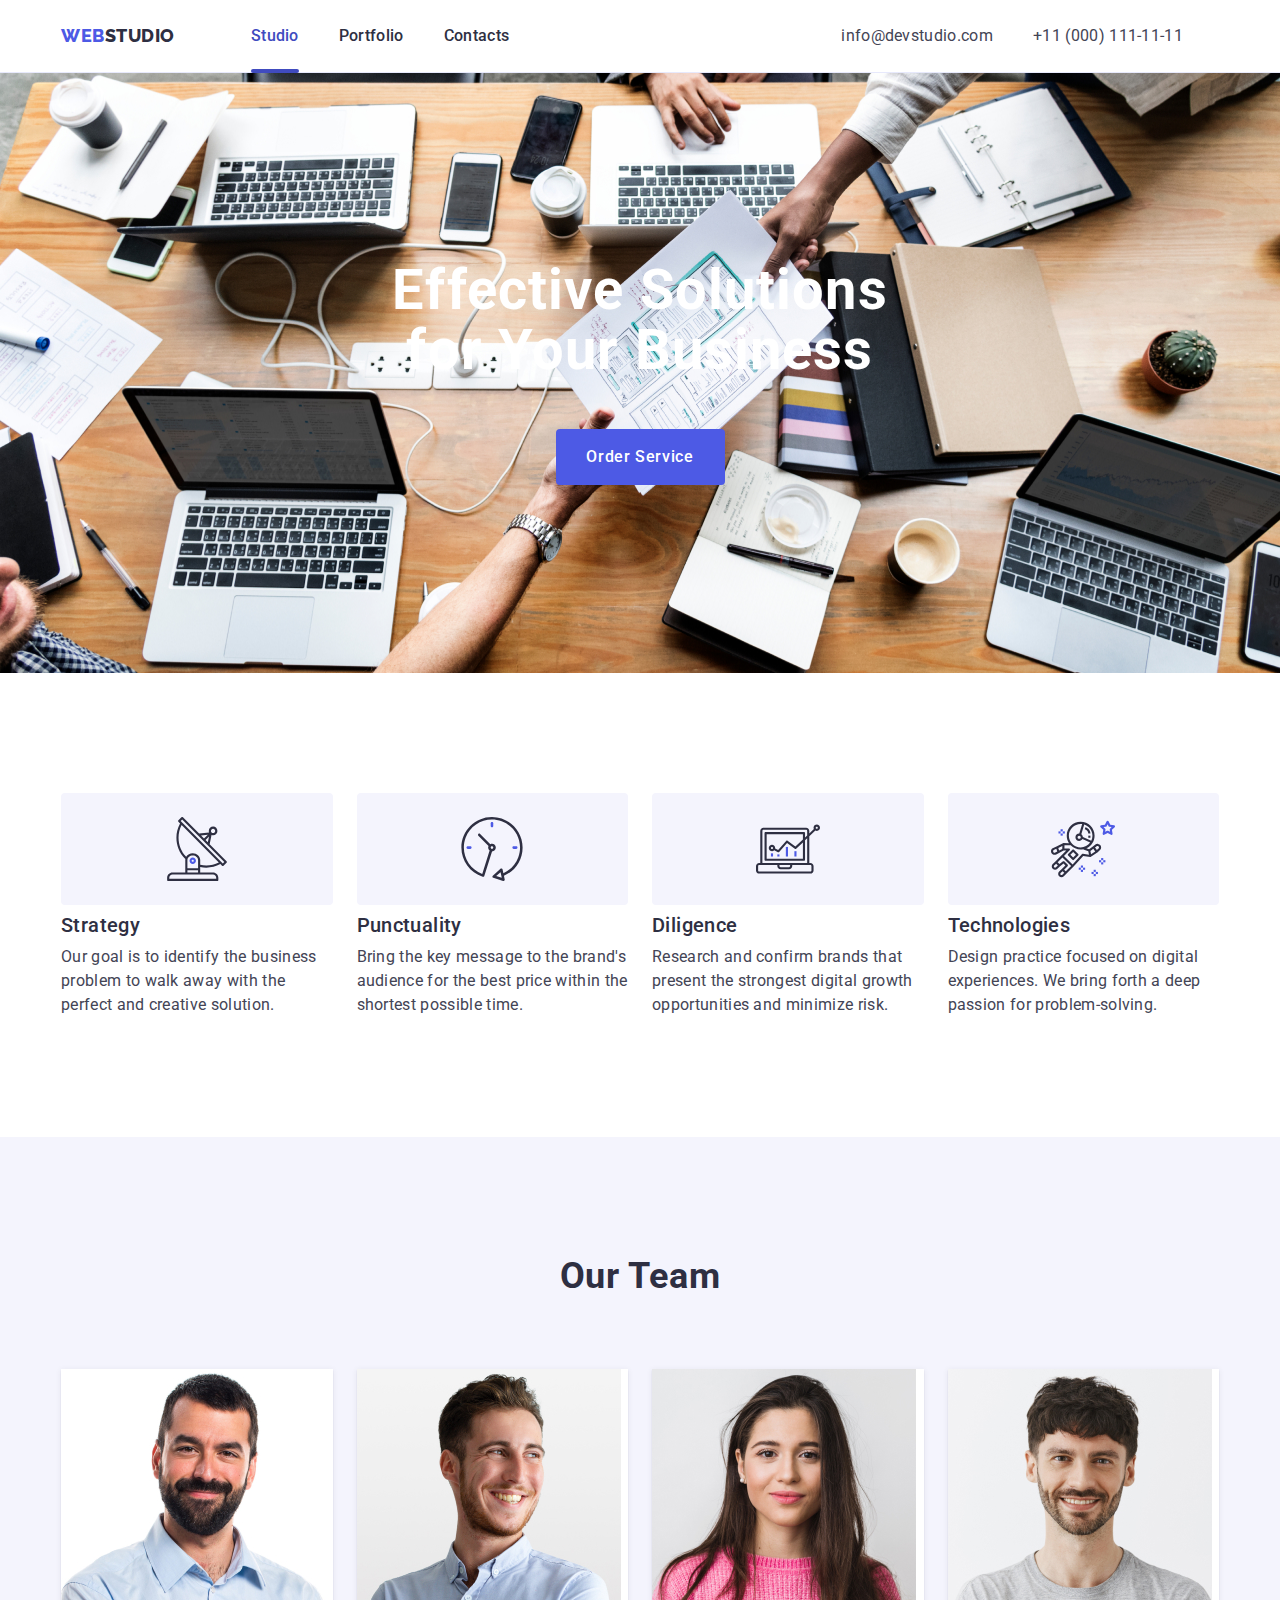
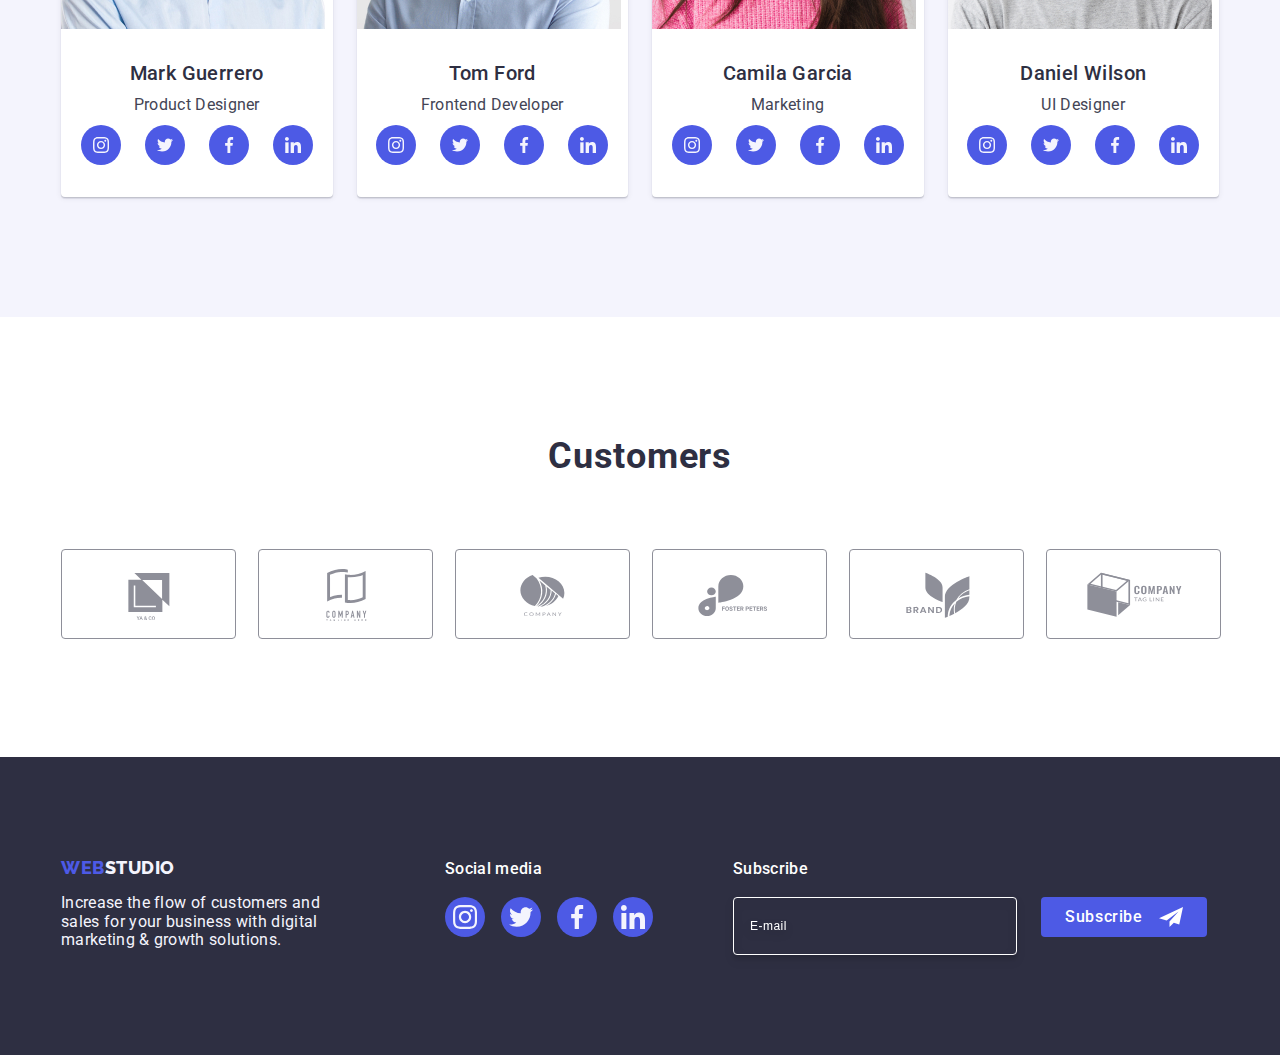
==== commit da58e5e7: "rty" ====
--- a/index.html
+++ b/index.html
@@ -133,43 +133,7 @@
           </ul>
         </div>
       </section>
-
-      <section class="about section">
-        <div class="about-content container">
-          <h2 class="about-title">What are we doing</h2>
-
-          <ul class="about-list list">
-            <li class="about-item">
-              <img
-                class="about-image"
-                src="./images/imgdesk/webstudio/card1_desk.jpg"
-                alt="computer with diagrams"
-                width="360"
-                height="300"
-              />
-            </li>
-            <li class="about-item">
-              <img
-                class="about-image"
-                src="./images/"
-                alt="phone with chat"
-                width="360"
-                height="300"
-              />
-            </li>
-            <li class="about-item">
-              <img
-                class="about-image"
-                src="./images/img3.jpg"
-                alt="phone in a hand"
-                width="360"
-                height="300"
-              />
-            </li>
-          </ul>
-        </div>
-      </section>
-
+     <!-- team -->
       <section class="team section">
         <div class="team-content container">
           <h2 class="team-title">Our Team</h2>
@@ -177,9 +141,9 @@
           <ul class="team-list list">
             <li class="team-item">
               <img
+              srcset="./images/webstudio/card1_mob.jpg "
                 class="team-image"
-                src="./images/card1.jpg"
-                srcset=""
+                src="./images/webstudio/card1_mob.jpg"
                 alt="Mark Guerrero"
                 width="264"
               />
@@ -222,7 +186,7 @@
             <li class="team-item">
               <img
                 class="team-image"
-                src="./images/webstudio/card1_mob.jpg"
+                src="./images/webstudio/card2_mob.jpg"
                 alt="Tom Ford"
                 width="264"
               />
@@ -265,7 +229,7 @@
             <li class="team-item">
               <img
                 class="team-image"
-                src="./images/card3.jpg"
+                src="./images/webstudio/card3_mob.jpg"
                 alt="Camila Garcia"
                 width="264"
               />
@@ -308,7 +272,7 @@
             <li class="team-item">
               <img
                 class="team-image"
-                src="./images/card4.jpg"
+                src="./images/webstudio/card4_mob.jpg"
                 alt="Daniel Wilson"
                 width="264"
               />
--- a/css/styles.css
+++ b/css/styles.css
@@ -5,58 +5,62 @@
 
 *,
 *::after,
-*::before{
-	box-sizing: border-box;
-}
-
-img{
-	display: block;
-}
-
-body{
-	margin: 0;
-	font-family: 'Roboto', sans-serif;
-	color: #434455;
-	background-color: var(--white);
-}
-
-:root{
-	--iris: #4D5AE5;
-	--navyblue: #2E2F42;
-	--ocean: #404BBF;
-	--slate: #434455;
-	--white: #FFF;
-	--cloud: #F4F4FD;
-	--cornflower: #E7E9FC;
-	--lightslate: #8E8F99;
-	--navyblue-modal: rgba(46, 47, 66, 0.40);
+*::before {
+  box-sizing: border-box;
+}
+
+img {
+  display: block;
+}
+
+body {
+  margin: 0;
+  font-family: 'Roboto', sans-serif;
+  color: #434455;
+  background-color: var(--white);
+}
+
+:root {
+  --iris: #4d5ae5;
+  --navyblue: #2e2f42;
+  --ocean: #404bbf;
+  --slate: #434455;
+  --white: #fff;
+  --cloud: #f4f4fd;
+  --cornflower: #e7e9fc;
+  --lightslate: #8e8f99;
+  --navyblue-modal: rgba(46, 47, 66, 0.4);
 }
 
 .container {
-	width: 1158px;
-	margin: 0 auto;
-	padding: 0 15px;
-	/* max-width: ;
+  width: 1158px;
+  margin: 0 auto;
+  padding: 0 15px;
+  /* max-width: ;
 	padding-left: ;
 	padding-right: ;
 	margin-left: ;
 	margin-right: ; */
 }
 
-h1,h2,h3,h4,h5,h6{
-	margin: 0;
-}
-
-p{
-	margin: 0;
-}
-
-ul{
-	margin: 0;
-	padding: 0;
-	list-style-type: none;
-}
-
+h1,
+h2,
+h3,
+h4,
+h5,
+h6 {
+  margin: 0;
+}
+
+p {
+  margin: 0;
+}
+
+ul {
+  margin: 0;
+  padding: 0;
+  list-style-type: none;
+}
 
 /**
 	|============================
@@ -64,408 +68,401 @@
 	|============================
 */
 
-.header{
-	border-bottom: 1px solid #e7e9fc;
-	box-shadow: 0px 1px 6px 0px rgba(46, 47, 66, 0.08), 0px 1px 1px 0px rgba(46, 47, 66, 0.16), 0px 2px 1px 0px rgba(46, 47, 66, 0.08);
-}
-
-.header-content{
-	display: flex;
-	align-items: center;
-}
-
-
-.logo{
-	font-family: 'Raleway', sans-serif;
-	color: var(--iris);
-	font-weight: 800;
-	font-size: 18px;
-	line-height: 1.17;
-	letter-spacing: 0.54px;
-	text-transform: uppercase;
-	margin-right: 76px
-}
-
-
-.logo-span{
-	color: var(--navyblue);
-}
-
-
-.link{
-	text-decoration: none;
-}
-
-
-
-
-
-
-.list{
-	list-style: none
-}
-.nav-list{
-	display: flex;
-	gap: 40px;
-}
-
-
-.nav{
-	display: flex;
-	align-items: center;
-}
-
-.nav-item{
-	position: relative;
-	color: var(--navyblue);
-	font-family: 'Roboto', sans-serif;
-	font-size: 16px;
-	font-weight: 500;
-	line-height: 150%;
-	letter-spacing: 0.02em;
-	padding: 24px 0;
-	display: block;
-	transition: color 250ms cubic-bezier(0.4, 0, 0.2, 1);
+.header {
+  border-bottom: 1px solid #e7e9fc;
+  box-shadow: 0px 1px 6px 0px rgba(46, 47, 66, 0.08),
+    0px 1px 1px 0px rgba(46, 47, 66, 0.16),
+    0px 2px 1px 0px rgba(46, 47, 66, 0.08);
+}
+
+.header-content {
+  display: flex;
+  align-items: center;
+}
+
+.logo {
+  font-family: 'Raleway', sans-serif;
+  color: var(--iris);
+  font-weight: 800;
+  font-size: 18px;
+  line-height: 1.17;
+  letter-spacing: 0.54px;
+  text-transform: uppercase;
+  margin-right: 76px;
+}
+
+.logo-span {
+  color: var(--navyblue);
+}
+
+.link {
+  text-decoration: none;
+}
+
+.list {
+  list-style: none;
+}
+.nav-list {
+  display: flex;
+  gap: 40px;
+}
+
+.nav {
+  display: flex;
+  align-items: center;
+}
+
+.nav-item {
+  position: relative;
+  color: var(--navyblue);
+  font-family: 'Roboto', sans-serif;
+  font-size: 16px;
+  font-weight: 500;
+  line-height: 150%;
+  letter-spacing: 0.02em;
+  padding: 24px 0;
+  display: block;
+  transition: color 250ms cubic-bezier(0.4, 0, 0.2, 1);
 }
 .nav-item:hover,
-.nav-item:focus{
-	color: #404bbf;
-}
-.nav-item:active{
-	color: var(--ocean);
-}
-.nav-item::after{
-	position: absolute;
-	color: var(--ocean);
-	content: "";
-	left: 0;
-	opacity: 0;
-	bottom: -1px;
-	height: 4px;
-	background-color: var(--ocean);
-	border-radius: 2px;
-	width: 100%;
+.nav-item:focus {
+  color: #404bbf;
+}
+.nav-item:active {
+  color: var(--ocean);
+}
+.nav-item::after {
+  position: absolute;
+  color: var(--ocean);
+  content: '';
+  left: 0;
+  opacity: 0;
+  bottom: -1px;
+  height: 4px;
+  background-color: var(--ocean);
+  border-radius: 2px;
+  width: 100%;
 }
 .nav-item:hover::after,
 .nav-item:focus::after,
 .nav-item.current::after {
-	opacity: 1;
-}
-
-.nav-item.current{
-	color: #404bbf;
-}
-
-.address{
-	font-style: normal;
-	margin-left: 332px;
-}
-.address-list{
-	display: flex;
-	gap: 40px;
-}
-
-.address-item{
-	color: var(--slate);
-	font-family: 'Roboto', sans-serif;
-	font-size: 16px;
-	line-height: 150%;
-	letter-spacing: 0.32px;transition: color 250ms cubic-bezier(0.4, 0, 0.2, 1);
+  opacity: 1;
+}
+
+.nav-item.current {
+  color: #404bbf;
+}
+
+.address {
+  font-style: normal;
+  margin-left: 332px;
+}
+.address-list {
+  display: flex;
+  gap: 40px;
+}
+
+.address-item {
+  color: var(--slate);
+  font-family: 'Roboto', sans-serif;
+  font-size: 16px;
+  line-height: 150%;
+  letter-spacing: 0.32px;
+  transition: color 250ms cubic-bezier(0.4, 0, 0.2, 1);
 }
 .address-item:hover,
-.address-item:focus{
-	color: #404bbf;
-}
-.address-item:active{
-	color: var(--ocean);
-}
-
+.address-item:focus {
+  color: #404bbf;
+}
+.address-item:active {
+  color: var(--ocean);
+}
 
 /* ________________MAIN____________________ */
 
-.intro{
-	margin: 0 auto;
-	background-image: linear-gradient(rgba(46, 47, 66, 0.7),
-			rgba(46, 47, 66, 0.7)),
-		url(../images/webstudio/hero-image.jpg);
-	padding: 188px 0;
-	max-width: 1440px;
-	background-repeat: no-repeat;
-	background-position: center;
-	background-size: cover;
-}
-@media screen and (min-resolution: 192dpi), 
-screen and (min-resolution: 2dppx), 
-screen and (min-device-pixel-ratio: 2) 
-{
-	.intro {
-		background-image: url(../images/webstudio/hero-image@x2.jpg);
-	}
-}
-	
-.intro-title{
-	color: var(--white);
-	text-align: center;
-	font-family: 'Roboto', sans-serif;
-	font-size: 56px;
-	font-weight: 700;
-	line-height: 107.143%;
-	letter-spacing: 1.12px;
-	max-width: 496px;
-	margin: 0 auto;
-	margin-bottom: 48px;
-}
-.intro-button{
-	display: block;
-	color: var(--white);
-	font-family: 'Roboto', sans-serif;
-	font-size: 16px;
-	font-weight: 500;
-	line-height: 150%;
-	letter-spacing: 0.64px;
-	background-color: var(--iris);
-	cursor: pointer;
-	min-width: 169px;
-	height: 56px;
-	border: none;
-	border-radius: 4px;
-	margin: 0 auto;
-	transition: background-color 250ms cubic-bezier(0.4, 0, 0.2, 1);
+.intro {
+  margin: 0 auto;
+  background-image: linear-gradient(
+      rgba(46, 47, 66, 0.7),
+      rgba(46, 47, 66, 0.7)
+    ),
+    url(../images/webstudio/hero_img_mob.jpg);
+  padding: 188px 0;
+  max-width: 1440px;
+  background-repeat: no-repeat;
+  background-position: center;
+  background-size: cover;
+}
+  @media screen and (min-resolution: 192dpi) and (min-width: 320px),
+    screen and (min-resolution: 2dppx) and (min-width: 320px),
+    screen and (min-device-pixel-ratio: 2) and (min-width: 320px) {
+    .intro {
+      background-image: url(../images/webstudio/hero_img_mob@2x.jpg);
+    }
+  }
+@media screen and (min-width: 768px) {
+  .intro {
+    background-image: url(../images/webstudio/hero_tab.jpg);
+  }
+}
+@media screen and (min-resolution: 192dpi) and (min-width: 768px),
+  screen and (min-resolution: 2dppx) and (min-width: 768px),
+  screen and (min-device-pixel-ratio: 2) and (min-width: 768px) {
+  .intro {
+    background-image: url(../images/webstudio/hero_tab@x2.jpg);
+  }
+}
+@media screen and (min-width: 1158px) {
+  .intro {
+    background-image: url(../images/webstudio/hero_desk.jpg);
+  }
+}
+
+@media screen and (min-resolution: 192dpi) and (min-width: 1158px),
+  screen and (min-resolution: 2dppx) and (min-width: 1158px),
+  screen and (min-device-pixel-ratio: 2) and (min-width: 1158px) {
+  .intro {
+    background-image: url(../images/webstudio/hero_desk@x2.jpg);
+  }
+}
+.intro-title {
+  color: var(--white);
+  text-align: center;
+  font-family: 'Roboto', sans-serif;
+  font-size: 56px;
+  font-weight: 700;
+  line-height: 107.143%;
+  letter-spacing: 1.12px;
+  max-width: 496px;
+  margin: 0 auto;
+  margin-bottom: 48px;
+}
+.intro-button {
+  display: block;
+  color: var(--white);
+  font-family: 'Roboto', sans-serif;
+  font-size: 16px;
+  font-weight: 500;
+  line-height: 150%;
+  letter-spacing: 0.64px;
+  background-color: var(--iris);
+  cursor: pointer;
+  min-width: 169px;
+  height: 56px;
+  border: none;
+  border-radius: 4px;
+  margin: 0 auto;
+  transition: background-color 250ms cubic-bezier(0.4, 0, 0.2, 1);
 }
 .intro-button:hover,
-.intro-button:focus{
-	background-color: var(--ocean);
-}
-
-
-
-
-.advantages-title{
-	color: var(--navyblue);
-	font-family: 'Roboto', sans-serif;
-	font-size: 36px;
-	font-weight: 700;
-	line-height: 111.111%;
-	letter-spacing: 0.72px;
-	text-transform: capitalize;
-	text-align: center;
-	margin-bottom: 72px;
-}
-.advantages{
-	padding: 120px 0;
+.intro-button:focus {
+  background-color: var(--ocean);
+}
+
+.advantages-title {
+  color: var(--navyblue);
+  font-family: 'Roboto', sans-serif;
+  font-size: 36px;
+  font-weight: 700;
+  line-height: 111.111%;
+  letter-spacing: 0.72px;
+  text-transform: capitalize;
+  text-align: center;
+  margin-bottom: 72px;
+}
+.advantages {
+  padding: 120px 0;
 }
 .visually-hidden {
-	position: absolute;
-	width: 1px;
-	height: 1px;
-	margin: -1px;
-	border: 0;
-	padding: 0;
-	white-space: nowrap;
-	clip-path: inset(100%);
-	clip: rect(0 0 0 0);
-	overflow: hidden;
-}
-.advantages-subtitle{
-	color: var(--navyblue);
-	font-family: 'Roboto', sans-serif;
-	font-size: 20px;
-	font-weight: 500;
-	line-height: 120%;
-	letter-spacing: 0.4px;
-	margin-bottom: 8px;
-}
-.advantages-text{
-	color: var(--slate);
-	font-family: 'Roboto', sans-serif;
-	font-size: 16px;
-	line-height: 150%;
-	letter-spacing: 0.32px;
-}
-.advantages-list{
-	display: flex;
-	gap: 24px;
-}
-.advantages-item{
-	width: calc((100% - 72px) / 4);
-}
-.advantages-item-content{
-	display: flex;
-	align-items: center;
-	justify-content: center;
-	background-color: var(--cloud);
-	padding: 24px 100px;
-	margin-bottom: 8px;
-	border-radius: 4px;
-}
-
-
-
-
-.about{
-	padding-bottom: 120px;
-}
-.about-list{
-	display: flex;
-	gap: 24px;
-}
-.about-item{
-	width: calc((100% - 48px) / 3);
-}
-.about-title{
-	color: var(--navyblue);
-	font-family: 'Roboto', sans-serif;
-	font-size: 36px;
-	font-weight: 700;
-	line-height: 111.111%;
-	letter-spacing: 0.72px;
-	text-transform: capitalize;
-	text-align: center;
-	margin-bottom: 72px;
-}
-
-
-
-
-
-
-
-.team{
-	background-color: #F4F4FD;
-	padding: 120px 0;
-}
-.team-list{
-	display: flex;
-	gap: 24px;
-}
-.team-item{
-	background-color: #FFFFFF;
-	width: calc((100% - 72px) / 4);
-	border-radius: 0px 0px 4px 4px;
-	box-shadow: 0px 1px 6px rgba(46, 47, 66, 0.08),
-		0px 1px 1px rgba(46, 47, 66, 0.16),
-		0px 2px 1px rgba(46, 47, 66, 0.08);
-}
-.team-info{
-	padding: 32px 0;
-}
-.team-info-list{
-	display: flex;
-	justify-content: center;
-	gap: 24px;
+  position: absolute;
+  width: 1px;
+  height: 1px;
+  margin: -1px;
+  border: 0;
+  padding: 0;
+  white-space: nowrap;
+  clip-path: inset(100%);
+  clip: rect(0 0 0 0);
+  overflow: hidden;
+}
+.advantages-subtitle {
+  color: var(--navyblue);
+  font-family: 'Roboto', sans-serif;
+  font-size: 20px;
+  font-weight: 500;
+  line-height: 120%;
+  letter-spacing: 0.4px;
+  margin-bottom: 8px;
+}
+.advantages-text {
+  color: var(--slate);
+  font-family: 'Roboto', sans-serif;
+  font-size: 16px;
+  line-height: 150%;
+  letter-spacing: 0.32px;
+}
+.advantages-list {
+  display: flex;
+  gap: 24px;
+}
+.advantages-item {
+  width: calc((100% - 72px) / 4);
+}
+.advantages-item-content {
+  display: flex;
+  align-items: center;
+  justify-content: center;
+  background-color: var(--cloud);
+  padding: 24px 100px;
+  margin-bottom: 8px;
+  border-radius: 4px;
+}
+
+.about {
+  padding-bottom: 120px;
+}
+.about-list {
+  display: flex;
+  gap: 24px;
+}
+.about-item {
+  width: calc((100% - 48px) / 3);
+}
+.about-title {
+  color: var(--navyblue);
+  font-family: 'Roboto', sans-serif;
+  font-size: 36px;
+  font-weight: 700;
+  line-height: 111.111%;
+  letter-spacing: 0.72px;
+  text-transform: capitalize;
+  text-align: center;
+  margin-bottom: 72px;
+}
+
+.team {
+  background-color: #f4f4fd;
+  padding: 120px 0;
+}
+.team-list {
+  display: flex;
+  gap: 24px;
+}
+.team-item {
+  background-color: #ffffff;
+  width: calc((100% - 72px) / 4);
+  border-radius: 0px 0px 4px 4px;
+  box-shadow: 0px 1px 6px rgba(46, 47, 66, 0.08),
+    0px 1px 1px rgba(46, 47, 66, 0.16), 0px 2px 1px rgba(46, 47, 66, 0.08);
+}
+.team-info {
+  padding: 32px 0;
+}
+.team-info-list {
+  display: flex;
+  justify-content: center;
+  gap: 24px;
 }
 .team-info-list-item {
-	height: 40px;
-	width: 40px;
-}
-.team-icon-social{
-	background-color: var(--iris);
-	display: flex;
-	align-items: center;
-	justify-content: center;
-	border-radius: 50%;
-	width: 100%;
-	transition: background-color 250ms cubic-bezier(0.4, 0, 0.2, 1);
-	height: 100%;
+  height: 40px;
+  width: 40px;
+}
+.team-icon-social {
+  background-color: var(--iris);
+  display: flex;
+  align-items: center;
+  justify-content: center;
+  border-radius: 50%;
+  width: 100%;
+  transition: background-color 250ms cubic-bezier(0.4, 0, 0.2, 1);
+  height: 100%;
 }
 .team-icon-social:hover,
-.team-icon-social:focus{
-	background-color: #404bbf;
+.team-icon-social:focus {
+  background-color: #404bbf;
 }
 .team-icon {
-	width: 16px;
-	height: 16px;
-	fill: var(--cloud);
-}
-.team-title{
-	color: var(--navyblue);
-	font-family: 'Roboto', sans-serif;
-	font-size: 36px;
-	font-weight: 700;
-	line-height: 111.111%;
-	letter-spacing: 0.72px;
-	text-transform: capitalize;
-	text-align: center;
-	margin-bottom: 72px;
+  width: 16px;
+  height: 16px;
+  fill: var(--cloud);
+}
+.team-title {
+  color: var(--navyblue);
+  font-family: 'Roboto', sans-serif;
+  font-size: 36px;
+  font-weight: 700;
+  line-height: 111.111%;
+  letter-spacing: 0.72px;
+  text-transform: capitalize;
+  text-align: center;
+  margin-bottom: 72px;
 }
 .team-subtitle {
-	color: var(--navyblue);
-	text-align: center;
-	font-family: 'Roboto', sans-serif;
-	font-size: 20px;
-	font-weight: 500;
-	line-height: 120%;
-	letter-spacing: 0.4px;
-	margin-bottom: 8px;
-	text-align: center;
+  color: var(--navyblue);
+  text-align: center;
+  font-family: 'Roboto', sans-serif;
+  font-size: 20px;
+  font-weight: 500;
+  line-height: 120%;
+  letter-spacing: 0.4px;
+  margin-bottom: 8px;
+  text-align: center;
 }
 .team-text {
-	color: var(--slate);
-	text-align: center;
-	font-family: 'Roboto', sans-serif;
-	font-size: 16px;
-	line-height: 150%;
-	letter-spacing: 0.32px;
-	text-align: center;
-	margin-bottom: 8px;
-}
-
-
-
-
-
-
-
-
-
-
-.customers{
-	padding-top: 120px;
-	padding-bottom: 120px;
-}
-.customers-item{
-	width: calc((100% - 120px) / 6);
-	height: 88px;
+  color: var(--slate);
+  text-align: center;
+  font-family: 'Roboto', sans-serif;
+  font-size: 16px;
+  line-height: 150%;
+  letter-spacing: 0.32px;
+  text-align: center;
+  margin-bottom: 8px;
+}
+
+.customers {
+  padding-top: 120px;
+  padding-bottom: 120px;
+}
+.customers-item {
+  width: calc((100% - 120px) / 6);
+  height: 88px;
 }
 .customers-list {
-	display: flex;
-	gap: 24px;
-}
-.customers-icon{
-	fill: currentColor;
+  display: flex;
+  gap: 24px;
+}
+.customers-icon {
+  fill: currentColor;
 }
 .customers-title {
-	color: var(--navyblue);
-	font-family: 'Roboto', sans-serif;
-	font-size: 36px;
-	font-weight: 700;
-	line-height: 111.111%;
-	letter-spacing: 0.72px;
-	text-transform: capitalize;
-	text-align: center;
-	margin-bottom: 72px;
-}
-.customers-link{
-	display: flex;
-	align-items: center;
-	justify-content: center;
-	color: var(--lightslate);
-	width: 100%;
-	height: 100%;
-	border: 1px solid #8E8F99;
-	border-radius: 4px;
-	display: flex;
-	transition: border-color 250ms cubic-bezier(0.4, 0, 0.2, 1),
-	color 250ms cubic-bezier(0.4, 0, 0.2, 1);
+  color: var(--navyblue);
+  font-family: 'Roboto', sans-serif;
+  font-size: 36px;
+  font-weight: 700;
+  line-height: 111.111%;
+  letter-spacing: 0.72px;
+  text-transform: capitalize;
+  text-align: center;
+  margin-bottom: 72px;
+}
+.customers-link {
+  display: flex;
+  align-items: center;
+  justify-content: center;
+  color: var(--lightslate);
+  width: 100%;
+  height: 100%;
+  border: 1px solid #8e8f99;
+  border-radius: 4px;
+  display: flex;
+  transition: border-color 250ms cubic-bezier(0.4, 0, 0.2, 1),
+    color 250ms cubic-bezier(0.4, 0, 0.2, 1);
 }
 .customers-link:hover,
-.customers-link:focus{
-	border-color: #404bbf;
-	color: #404bbf;
-}
-
-
-
+.customers-link:focus {
+  border-color: #404bbf;
+  color: #404bbf;
+}
 
 /**
 	|============================
@@ -473,152 +470,144 @@
 	|============================
 */
 
-
-
-
-.footer{
-	background-color: var(--navyblue);
-	padding: 100px 0;
-}
-.footer-content{
-	display: flex;
-	align-items: baseline;
-}
-.footer-logo{
-	display: inline-block;
-	margin-bottom: 16px;
-	color: var(--iris);
-	font-family: 'Raleway', sans-serif;
-	font-size: 18px;
-	font-weight: 800;
-	line-height: 1.17;
-	letter-spacing: 0.54px;
-	text-transform: uppercase;
-	text-decoration: none;
-}
-.footer-logo-span{
-	color: #f4f4fd
-}
-.footer-text{
-	color: var(--cloud);
-	font-family: 'Roboto', sans-serif;
-	font-size: 16px;
-	line-height: 1.17;
-	letter-spacing: 0.02em;
-	max-width: 264px;
-}
-.footer-content-text{
-	margin-right: 120px;
-}
-
-
-
-
-.footer-social-text{
-	font-family: Roboto;
-	font-size: 16px;
-	font-weight: 500;
-	line-height: 1.5;
-	letter-spacing: 0.02em;
-	color: var(--white);
-	margin-bottom: 16px;
+.footer {
+  background-color: var(--navyblue);
+  padding: 100px 0;
+}
+.footer-content {
+  display: flex;
+  align-items: baseline;
+}
+.footer-logo {
+  display: inline-block;
+  margin-bottom: 16px;
+  color: var(--iris);
+  font-family: 'Raleway', sans-serif;
+  font-size: 18px;
+  font-weight: 800;
+  line-height: 1.17;
+  letter-spacing: 0.54px;
+  text-transform: uppercase;
+  text-decoration: none;
+}
+.footer-logo-span {
+  color: #f4f4fd;
+}
+.footer-text {
+  color: var(--cloud);
+  font-family: 'Roboto', sans-serif;
+  font-size: 16px;
+  line-height: 1.17;
+  letter-spacing: 0.02em;
+  max-width: 264px;
+}
+.footer-content-text {
+  margin-right: 120px;
+}
+
+.footer-social-text {
+  font-family: Roboto;
+  font-size: 16px;
+  font-weight: 500;
+  line-height: 1.5;
+  letter-spacing: 0.02em;
+  color: var(--white);
+  margin-bottom: 16px;
 }
 .footer-social-list {
-	display: flex;
-	gap: 16px;
+  display: flex;
+  gap: 16px;
 }
 .footer-social-item {
-	transition: background-color 250ms cubic-bezier(0.4, 0, 0.2, 1);
-	width: 40px;
-	height: 40px;
+  transition: background-color 250ms cubic-bezier(0.4, 0, 0.2, 1);
+  width: 40px;
+  height: 40px;
 }
 .footer-social-link {
-	display: flex;
-	align-items: center;
-	justify-content: center;
-
-	width: 100%;
-	height: 100%;
-	background-color: #4D5AE5;
-	border-radius: 50%;
-	transition: background-color 250ms cubic-bezier(0.4, 0, 0.2, 1);
+  display: flex;
+  align-items: center;
+  justify-content: center;
+
+  width: 100%;
+  height: 100%;
+  background-color: #4d5ae5;
+  border-radius: 50%;
+  transition: background-color 250ms cubic-bezier(0.4, 0, 0.2, 1);
 }
 .footer-social-link:hover,
-.footer-social-link:focus{
-	background-color: #31d0aa;
+.footer-social-link:focus {
+  background-color: #31d0aa;
 }
 .footer-icon {
-	fill: var(--cloud);
-}
-.footer-content-socials{
-	margin-right: 80px;
-}
-
-
-.subscribe-icon{
-	margin-left: 16px;
-}
-.subscribe{}
-.subscribe-title{
-	margin-bottom: 16px;
-	font-family: Roboto;
-	font-size: 16px;
-	font-weight: 500;
-	line-height: 1.5;
-	letter-spacing: 0.02em;
-	color: var(--white);
-	margin-bottom: 16px;
-}
-.subscribe-btn{
-	min-width: 165px;
-	height: 40px;
-	box-shadow: none;
-	border: none;
-	display: flex;
-	padding: 8px 24px;
-	justify-content: center;
-	align-items: center;
-	color: var(--white);
-	text-align: center;
-	font-family: "Roboto", sans-serif;
-	font-size: 16px;
-	border-radius: 4px;
-	cursor: pointer;
-	background: var(--iris);
-	font-weight: 500;
-	line-height: 1.5;
-	letter-spacing: 0.04em;
-	transition: background-color 250ms cubic-bezier(0.4, 0, 0.2, 1);
+  fill: var(--cloud);
+}
+.footer-content-socials {
+  margin-right: 80px;
+}
+
+.subscribe-icon {
+  margin-left: 16px;
+}
+.subscribe {
+}
+.subscribe-title {
+  margin-bottom: 16px;
+  font-family: Roboto;
+  font-size: 16px;
+  font-weight: 500;
+  line-height: 1.5;
+  letter-spacing: 0.02em;
+  color: var(--white);
+  margin-bottom: 16px;
+}
+.subscribe-btn {
+  min-width: 165px;
+  height: 40px;
+  box-shadow: none;
+  border: none;
+  display: flex;
+  padding: 8px 24px;
+  justify-content: center;
+  align-items: center;
+  color: var(--white);
+  text-align: center;
+  font-family: 'Roboto', sans-serif;
+  font-size: 16px;
+  border-radius: 4px;
+  cursor: pointer;
+  background: var(--iris);
+  font-weight: 500;
+  line-height: 1.5;
+  letter-spacing: 0.04em;
+  transition: background-color 250ms cubic-bezier(0.4, 0, 0.2, 1);
 }
 .subscribe-btn:hover,
 .subscribe-btn:focus {
-	background-color: var(--ocean);
-}
-.subscribe-form{
-	display: flex;
-	gap: 24px;
-}
-.subscribe-input{
-	font-size: 12px;
-	line-height: 1.5;
-	letter-spacing: 0.04em;
-	filter: drop-shadow(0px 4px 4px rgba(0, 0, 0, 0.15));
-	width: 264px;
-	height: 40px;
-	color: var(--white);
-	border-radius: 4px;
-	border: 1px solid var(--white);
-	background-color: transparent;
-	box-shadow: 0px 4px 4px 0px rgba(0, 0, 0, 0.15);
-	padding-top: 8px;
-	padding-bottom: 8px;
-	padding-left: 16px;
-}
-.subscribe-input::placeholder{
-	color: var(--white);
-}
-
-
+  background-color: var(--ocean);
+}
+.subscribe-form {
+  display: flex;
+  gap: 24px;
+}
+.subscribe-input {
+  font-size: 12px;
+  line-height: 1.5;
+  letter-spacing: 0.04em;
+  filter: drop-shadow(0px 4px 4px rgba(0, 0, 0, 0.15));
+  width: 264px;
+  height: 40px;
+  color: var(--white);
+  border-radius: 4px;
+  border: 1px solid var(--white);
+  background-color: transparent;
+  box-shadow: 0px 4px 4px 0px rgba(0, 0, 0, 0.15);
+  padding-top: 8px;
+  padding-bottom: 8px;
+  padding-left: 16px;
+}
+.subscribe-input::placeholder {
+  color: var(--white);
+}
 
 /**
 	|============================
@@ -626,121 +615,116 @@
 	|============================
 */
 
-
-
-
-.categories{
-	padding-top: 96px;
-	padding-bottom: 120px;
-}
-.categories-list{
-	display: flex;
-	gap: 24px;
-	justify-content: center;
-	margin-bottom: 72px;
-}
-.categories-title{
-	color: var(--navyblue);
-	font-family: 'Roboto', sans-serif;
-	font-size: 36px;
-	font-weight: 700;
-	line-height: 111.111%;
-	letter-spacing: 0.72px;
-	text-transform: capitalize;
-	text-align: center;
-}
-.categories-button{
-	background: var(--cloud);
-	color: var(--iris);
-	text-align: center;
-	font-family: 'Roboto', sans-serif;
-	font-size: 16px;
-	font-weight: 500;
-	line-height: 150%;
-	letter-spacing: 0.64px;
-	cursor: pointer;
-	padding: 12px 24px;
-	border: 1px solid #e7e9fc;
-	border-radius: 4px;
-	transition: color 250ms cubic-bezier(0.4, 0, 0.2, 1),
-		background-color 250ms cubic-bezier(0.4, 0, 0.2, 1),
-		border-color 250ms cubic-bezier(0.4, 0, 0.2, 1),
-		box-shadow 250ms cubic-bezier(0.4, 0, 0.2, 1);
+.categories {
+  padding-top: 96px;
+  padding-bottom: 120px;
+}
+.categories-list {
+  display: flex;
+  gap: 24px;
+  justify-content: center;
+  margin-bottom: 72px;
+}
+.categories-title {
+  color: var(--navyblue);
+  font-family: 'Roboto', sans-serif;
+  font-size: 36px;
+  font-weight: 700;
+  line-height: 111.111%;
+  letter-spacing: 0.72px;
+  text-transform: capitalize;
+  text-align: center;
+}
+.categories-button {
+  background: var(--cloud);
+  color: var(--iris);
+  text-align: center;
+  font-family: 'Roboto', sans-serif;
+  font-size: 16px;
+  font-weight: 500;
+  line-height: 150%;
+  letter-spacing: 0.64px;
+  cursor: pointer;
+  padding: 12px 24px;
+  border: 1px solid #e7e9fc;
+  border-radius: 4px;
+  transition: color 250ms cubic-bezier(0.4, 0, 0.2, 1),
+    background-color 250ms cubic-bezier(0.4, 0, 0.2, 1),
+    border-color 250ms cubic-bezier(0.4, 0, 0.2, 1),
+    box-shadow 250ms cubic-bezier(0.4, 0, 0.2, 1);
 }
 .categories-button:hover,
-.categories-button:focus{
-	color: var(--white);
-	background-color: #404BBF;
-	border: 1px solid transparent;
-	box-shadow: 0px 3px 1px rgba(0, 0, 0, 0.1), 0px 2px 1px rgba(0, 0, 0, 0.08), 0px 2px 2px rgba(0, 0, 0, 0.12);
-}
-
-
-
-
-
-.gallery-list{
-	display: flex;
-	flex-wrap: wrap;
-	column-gap: 24px;
-	row-gap: 48px;
-}
-.gallery-item{
-	background: var(--white);
-	width: calc((100% - 48px) / 3);
-}
-.gallery-item-text{
-	padding: 32px 16px;
-	border: 1px solid #e7e9fc;
-	border-top: none;
-}
-.gallery-subtitle{
-	color: var(--navyblue);
-	font-family: 'Roboto', sans-serif;
-	font-size: 20px;
-	font-weight: 500;
-	line-height: 1.2;
-	letter-spacing: 0.02em;
-	margin-bottom: 8px
-}
-.gallery-text{
-	color: var(--slate);
-	font-family: 'Roboto', sans-serif;
-	font-size: 16px;
-	line-height: 1.5;
-	letter-spacing: 0.02em;
-}
-.gallery-link{
-	display: block;
-	transition: box-shadow 250ms cubic-bezier(0.4, 0, 0.2, 1);
-}
-
-.gallery-img{
-	position: relative;
-	overflow: hidden;
-}
-.gallery-img-p{
-	position: absolute;
-	top: 0;
-	font-size: 16px;
-	line-height: 1.5;
-	letter-spacing: 0.02em;
-	color: #f4f4fd;
-	padding: 40px 32px;
-	background-color: #4d5ae5;
-	height: 100%;
-	height: 100%;
-	transform: translateY(100%);
-	transition: transform 250ms cubic-bezier(0.4, 0, 0.2, 1);
+.categories-button:focus {
+  color: var(--white);
+  background-color: #404bbf;
+  border: 1px solid transparent;
+  box-shadow: 0px 3px 1px rgba(0, 0, 0, 0.1), 0px 2px 1px rgba(0, 0, 0, 0.08),
+    0px 2px 2px rgba(0, 0, 0, 0.12);
+}
+
+.gallery-list {
+  display: flex;
+  flex-wrap: wrap;
+  column-gap: 24px;
+  row-gap: 48px;
+}
+.gallery-item {
+  background: var(--white);
+  width: calc((100% - 48px) / 3);
+}
+.gallery-item-text {
+  padding: 32px 16px;
+  border: 1px solid #e7e9fc;
+  border-top: none;
+}
+.gallery-subtitle {
+  color: var(--navyblue);
+  font-family: 'Roboto', sans-serif;
+  font-size: 20px;
+  font-weight: 500;
+  line-height: 1.2;
+  letter-spacing: 0.02em;
+  margin-bottom: 8px;
+}
+.gallery-text {
+  color: var(--slate);
+  font-family: 'Roboto', sans-serif;
+  font-size: 16px;
+  line-height: 1.5;
+  letter-spacing: 0.02em;
+}
+.gallery-link {
+  display: block;
+  transition: box-shadow 250ms cubic-bezier(0.4, 0, 0.2, 1);
+}
+
+.gallery-img {
+  position: relative;
+  overflow: hidden;
+}
+.gallery-img-p {
+  position: absolute;
+  top: 0;
+  font-size: 16px;
+  line-height: 1.5;
+  letter-spacing: 0.02em;
+  color: #f4f4fd;
+  padding: 40px 32px;
+  background-color: #4d5ae5;
+  height: 100%;
+  height: 100%;
+  transform: translateY(100%);
+  transition: transform 250ms cubic-bezier(0.4, 0, 0.2, 1);
 }
 .gallery-link:hover,
 .gallery-link:focus {
-	box-shadow: 0px 1px 6px rgba(46, 47, 66, 0.08), 0px 1px 1px rgba(46, 47, 66, 0.16), 0px 2px 1px rgba(46, 47, 66, 0.08);
+  box-shadow: 0px 1px 6px rgba(46, 47, 66, 0.08),
+    0px 1px 1px rgba(46, 47, 66, 0.16), 0px 2px 1px rgba(46, 47, 66, 0.08);
 }
 
 .gallery-link:hover .gallery-img-p,
-.gallery-link:focus .gallery-img-p{
-	transform: translateY(0%);
+.gallery-link:focus .gallery-img-p {
+  transform: translateY(0%);
 }
 
 /**
@@ -749,213 +733,195 @@
 	|============================
 */
 
-
-.modal{
-	position: fixed;
-	top: 0;
-	left: 0;
-	width: 100%;
-	height: 100%;
-	background-color: rgba(46, 47, 66, 0.4);
-	transition: opacity 250ms cubic-bezier(0.4, 0, 0.2, 1), visibility 250ms cubic-bezier(0.4, 0, 0.2, 1);
-}
-.modal-title{
-	color: var(--navyblue);
-	text-align: center;
-	font-family: "Roboto", sans-serif;
-	font-size: 16px;
-	font-weight: 500;
-	line-height: 1.5;
-	letter-spacing: 0.02em;
-	margin-bottom: 16px;
-}
-.is-hidden{
-	opacity: 0;
-	visibility: hidden;
-	pointer-events: none;
-}
-.modal-vindow{
-	padding: 72px 24px 24px 24px;
-	position: absolute;
-	top: 50%;
-	left: 50%;
-	width: 408px;
-	min-height: 584px;
-
-	background: #fcfcfc;
-	box-shadow: 0px 1px 1px rgba(0, 0, 0, 0.14), 0px 1px 3px rgba(0, 0, 0, 0.12), 0px 2px 1px rgba(0, 0, 0, 0.2);
-	border-radius: 4px;
-
-	transform: translate(-50%, -50%) scale(1);
-	transition: transform 250ms cubic-bezier(0.4, 0, 0.2, 1);
-}
-.modal-close{
-	position: absolute;
-	top: 24px;
-	right: 24px;
-	width: 24px;
-	height: 24px;
-	border-radius: 50%;
-	background-color: #e7e9fc;
-	border: 1px solid rgba(0, 0, 0, 0.1);
-	padding: 0;
-	cursor: pointer;
-	transition: background-color 250ms cubic-bezier(0.4, 0, 0.2, 1), border 250ms cubic-bezier(0.4, 0, 0.2, 1);
-
-	display: flex;
-	justify-content: center;
-	align-items: center;
+.modal {
+  position: fixed;
+  top: 0;
+  left: 0;
+  width: 100%;
+  height: 100%;
+  background-color: rgba(46, 47, 66, 0.4);
+  transition: opacity 250ms cubic-bezier(0.4, 0, 0.2, 1),
+    visibility 250ms cubic-bezier(0.4, 0, 0.2, 1);
+}
+.modal-title {
+  color: var(--navyblue);
+  text-align: center;
+  font-family: 'Roboto', sans-serif;
+  font-size: 16px;
+  font-weight: 500;
+  line-height: 1.5;
+  letter-spacing: 0.02em;
+  margin-bottom: 16px;
+}
+.is-hidden {
+  opacity: 0;
+  visibility: hidden;
+  pointer-events: none;
+}
+.modal-vindow {
+  padding: 72px 24px 24px 24px;
+  position: absolute;
+  top: 50%;
+  left: 50%;
+  width: 408px;
+  min-height: 584px;
+
+  background: #fcfcfc;
+  box-shadow: 0px 1px 1px rgba(0, 0, 0, 0.14), 0px 1px 3px rgba(0, 0, 0, 0.12),
+    0px 2px 1px rgba(0, 0, 0, 0.2);
+  border-radius: 4px;
+
+  transform: translate(-50%, -50%) scale(1);
+  transition: transform 250ms cubic-bezier(0.4, 0, 0.2, 1);
+}
+.modal-close {
+  position: absolute;
+  top: 24px;
+  right: 24px;
+  width: 24px;
+  height: 24px;
+  border-radius: 50%;
+  background-color: #e7e9fc;
+  border: 1px solid rgba(0, 0, 0, 0.1);
+  padding: 0;
+  cursor: pointer;
+  transition: background-color 250ms cubic-bezier(0.4, 0, 0.2, 1),
+    border 250ms cubic-bezier(0.4, 0, 0.2, 1);
+
+  display: flex;
+  justify-content: center;
+  align-items: center;
 }
 .modal-close:hover,
-.modal-close:focus
-{
-	background-color: #404bbf;
-	border: none;
-	fill: #ffffff;
-}
-.modal-icon{
-	transition: fill 250ms cubic-bezier(0.4, 0, 0.2, 1);
-	fill: var(--navyblue);
-}
-.modal-label{
-	display: block;
-	color: var(--lightslate);
-	font-family: Roboto;
-	font-size: 12px;
-	line-height: 1.17;
-	letter-spacing: 0.04em;
-	margin-bottom: 4px;
-}
-.modal-input{
-	width: 100%;
-	height: 40px;
-	border-radius: 4px;
-	background-color: transparent;
-	padding-left: 38px;
-	outline: transparent;
-	transition: border-color 250ms cubic-bezier(0.4, 0, 0.2, 1);
-	border: 1px solid rgba(46, 47, 66, 0.4);
-}
-.modal-input:focus{
-	border-color: #4D5AE5;
+.modal-close:focus {
+  background-color: #404bbf;
+  border: none;
+  fill: #ffffff;
+}
+.modal-icon {
+  transition: fill 250ms cubic-bezier(0.4, 0, 0.2, 1);
+  fill: var(--navyblue);
+}
+.modal-label {
+  display: block;
+  color: var(--lightslate);
+  font-family: Roboto;
+  font-size: 12px;
+  line-height: 1.17;
+  letter-spacing: 0.04em;
+  margin-bottom: 4px;
+}
+.modal-input {
+  width: 100%;
+  height: 40px;
+  border-radius: 4px;
+  background-color: transparent;
+  padding-left: 38px;
+  outline: transparent;
+  transition: border-color 250ms cubic-bezier(0.4, 0, 0.2, 1);
+  border: 1px solid rgba(46, 47, 66, 0.4);
+}
+.modal-input:focus {
+  border-color: #4d5ae5;
 }
 .modal-input:focus + .modal-icon {
-	fill: #4D5AE5;
-}
-.modal-form-content{
-	margin-bottom: 8px;
-}
-.modal-icon{
-	position: absolute;
-	left: 16px;
-	top: 50%;
-	transform: translateY(-50%);
-	transition: fill 250ms cubic-bezier(0.4, 0, 0.2, 1);
-}
-.modal-textarea{
-	width: 100%;
-	height: 120px;
-	font-size: 12px;
-	line-height: 1.17;
-	letter-spacing: 0.04em;
-	color: rgba(46, 47, 66, 0.4);
-	border: 1px solid rgba(46, 47, 66, 0.4);
-	border-radius: 4px;
-	background-color: transparent;
-	padding: 8px 16px;
-	outline: transparent;
-	resize: none;
-	transition: border-color 250ms cubic-bezier(0.4, 0, 0.2, 1);
-}
-.modal-textarea:focus{
-	border-color: #4D5AE5;
+  fill: #4d5ae5;
+}
+.modal-form-content {
+  margin-bottom: 8px;
+}
+.modal-icon {
+  position: absolute;
+  left: 16px;
+  top: 50%;
+  transform: translateY(-50%);
+  transition: fill 250ms cubic-bezier(0.4, 0, 0.2, 1);
+}
+.modal-textarea {
+  width: 100%;
+  height: 120px;
+  font-size: 12px;
+  line-height: 1.17;
+  letter-spacing: 0.04em;
+  color: rgba(46, 47, 66, 0.4);
+  border: 1px solid rgba(46, 47, 66, 0.4);
+  border-radius: 4px;
+  background-color: transparent;
+  padding: 8px 16px;
+  outline: transparent;
+  resize: none;
+  transition: border-color 250ms cubic-bezier(0.4, 0, 0.2, 1);
+}
+.modal-textarea:focus {
+  border-color: #4d5ae5;
 }
 .modal-checkbox:checked {
-	background-color: var(--ocean);
-}
-.modal-checkbox:checked + .check-label >.check-span {
-	background-color: var(--ocean);
-	border: none;
-	fill: var(--cloud);
-}
-.modal-checkbox:focus + .check-label > .check-span{
-	border-color: var(--ocean);
-}
-
-
+  background-color: var(--ocean);
+}
+.modal-checkbox:checked + .check-label > .check-span {
+  background-color: var(--ocean);
+  border: none;
+  fill: var(--cloud);
+}
+.modal-checkbox:focus + .check-label > .check-span {
+  border-color: var(--ocean);
+}
 
 .inputs-content {
-	position: relative;
+  position: relative;
 }
 .textarea-content {
-	margin-bottom: 16px;
-}
-
-
-
-
-.check-content{
-	margin-bottom: 24px;
-}
-.check-label{
-	color: var(--lightslate);
-	font-family: Roboto;
-	font-size: 12px;
-	line-height: 1.17;
-	letter-spacing: 0.04em;
+  margin-bottom: 16px;
+}
+
+.check-content {
+  margin-bottom: 24px;
+}
+.check-label {
+  color: var(--lightslate);
+  font-family: Roboto;
+  font-size: 12px;
+  line-height: 1.17;
+  letter-spacing: 0.04em;
 }
 .check-policy {
-	color: #4d5ae5;
-}
-.check-span{
-	width: 16px;
-	height: 16px;
-	border: 1px solid rgba(46, 47, 66, 0.4);
-	border-radius: 2px;
-	transition: background-color 250ms cubic-bezier(0.4, 0, 0.2, 1), border 250ms cubic-bezier(0.4, 0, 0.2, 1), fill 250ms cubic-bezier(0.4, 0, 0.2, 1);
-	display: inline-flex;
-	align-items: center;
-	justify-content: center;
-	fill: transparent;
-}
-
-
-
-.modal-btn{
-	display: block;
-	margin: 0 auto;
-	min-width: 169px;
-	height: 56px;
-	font-family: "Roboto", sans-serif;
-	font-size: 16px;
-	font-weight: 500;
-	line-height: 1.5;
-	letter-spacing: 0.04em;
-	color: #ffffff;
-	cursor: pointer;
-	background-color: #4D5AE5;
-	border: none;
-	border-radius: 4px;
-	box-shadow: 0px 4px 4px 0px rgba(0, 0, 0, 0.15);
-	transition: background-color 250ms cubic-bezier(0.4, 0, 0.2, 1);
+  color: #4d5ae5;
+}
+.check-span {
+  width: 16px;
+  height: 16px;
+  border: 1px solid rgba(46, 47, 66, 0.4);
+  border-radius: 2px;
+  transition: background-color 250ms cubic-bezier(0.4, 0, 0.2, 1),
+    border 250ms cubic-bezier(0.4, 0, 0.2, 1),
+    fill 250ms cubic-bezier(0.4, 0, 0.2, 1);
+  display: inline-flex;
+  align-items: center;
+  justify-content: center;
+  fill: transparent;
+}
+
+.modal-btn {
+  display: block;
+  margin: 0 auto;
+  min-width: 169px;
+  height: 56px;
+  font-family: 'Roboto', sans-serif;
+  font-size: 16px;
+  font-weight: 500;
+  line-height: 1.5;
+  letter-spacing: 0.04em;
+  color: #ffffff;
+  cursor: pointer;
+  background-color: #4d5ae5;
+  border: none;
+  border-radius: 4px;
+  box-shadow: 0px 4px 4px 0px rgba(0, 0, 0, 0.15);
+  transition: background-color 250ms cubic-bezier(0.4, 0, 0.2, 1);
 }
 .modal-btn:focus,
-.modal-btn:hover
-{
-	background-color: #404BBF;
-}
-
+.modal-btn:hover {
+  background-color: #404bbf;
+}
 
 /* mobile */
-
-
-
-
-
-
-
-
-
-
-
-
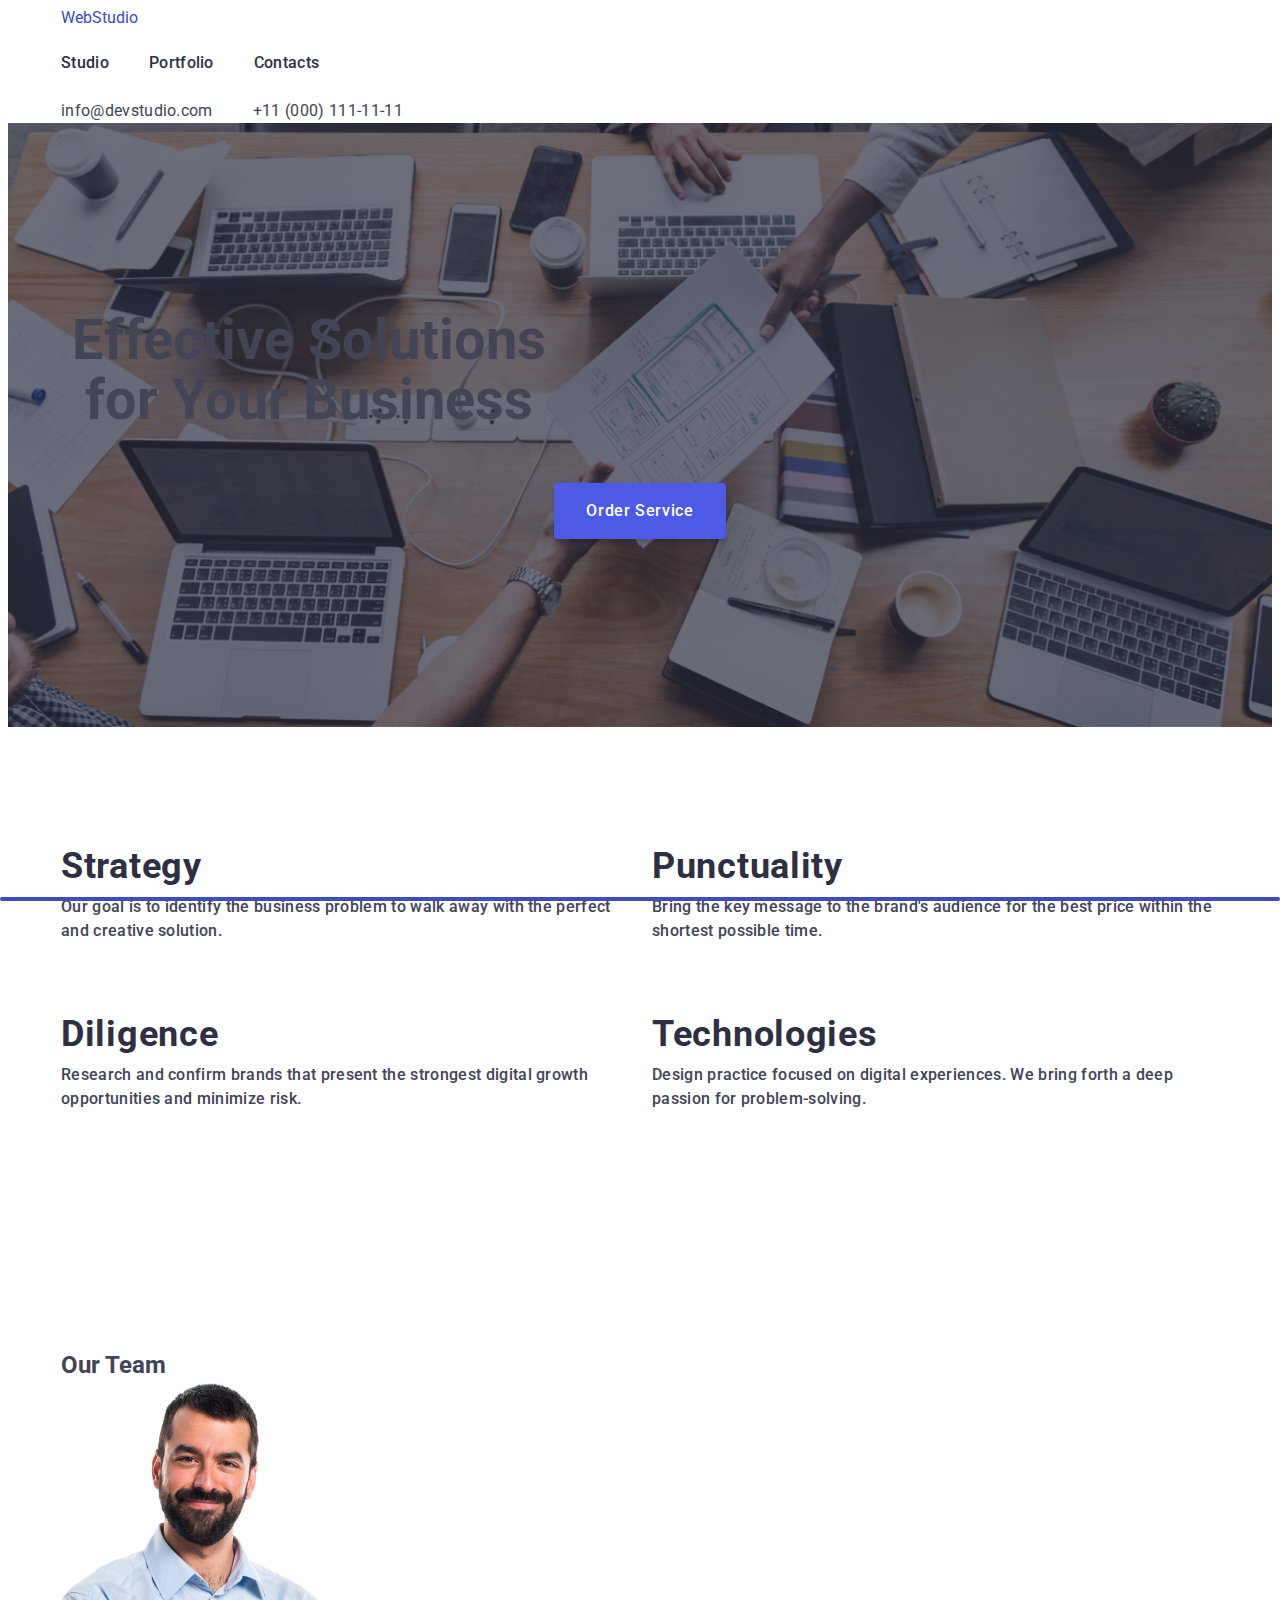
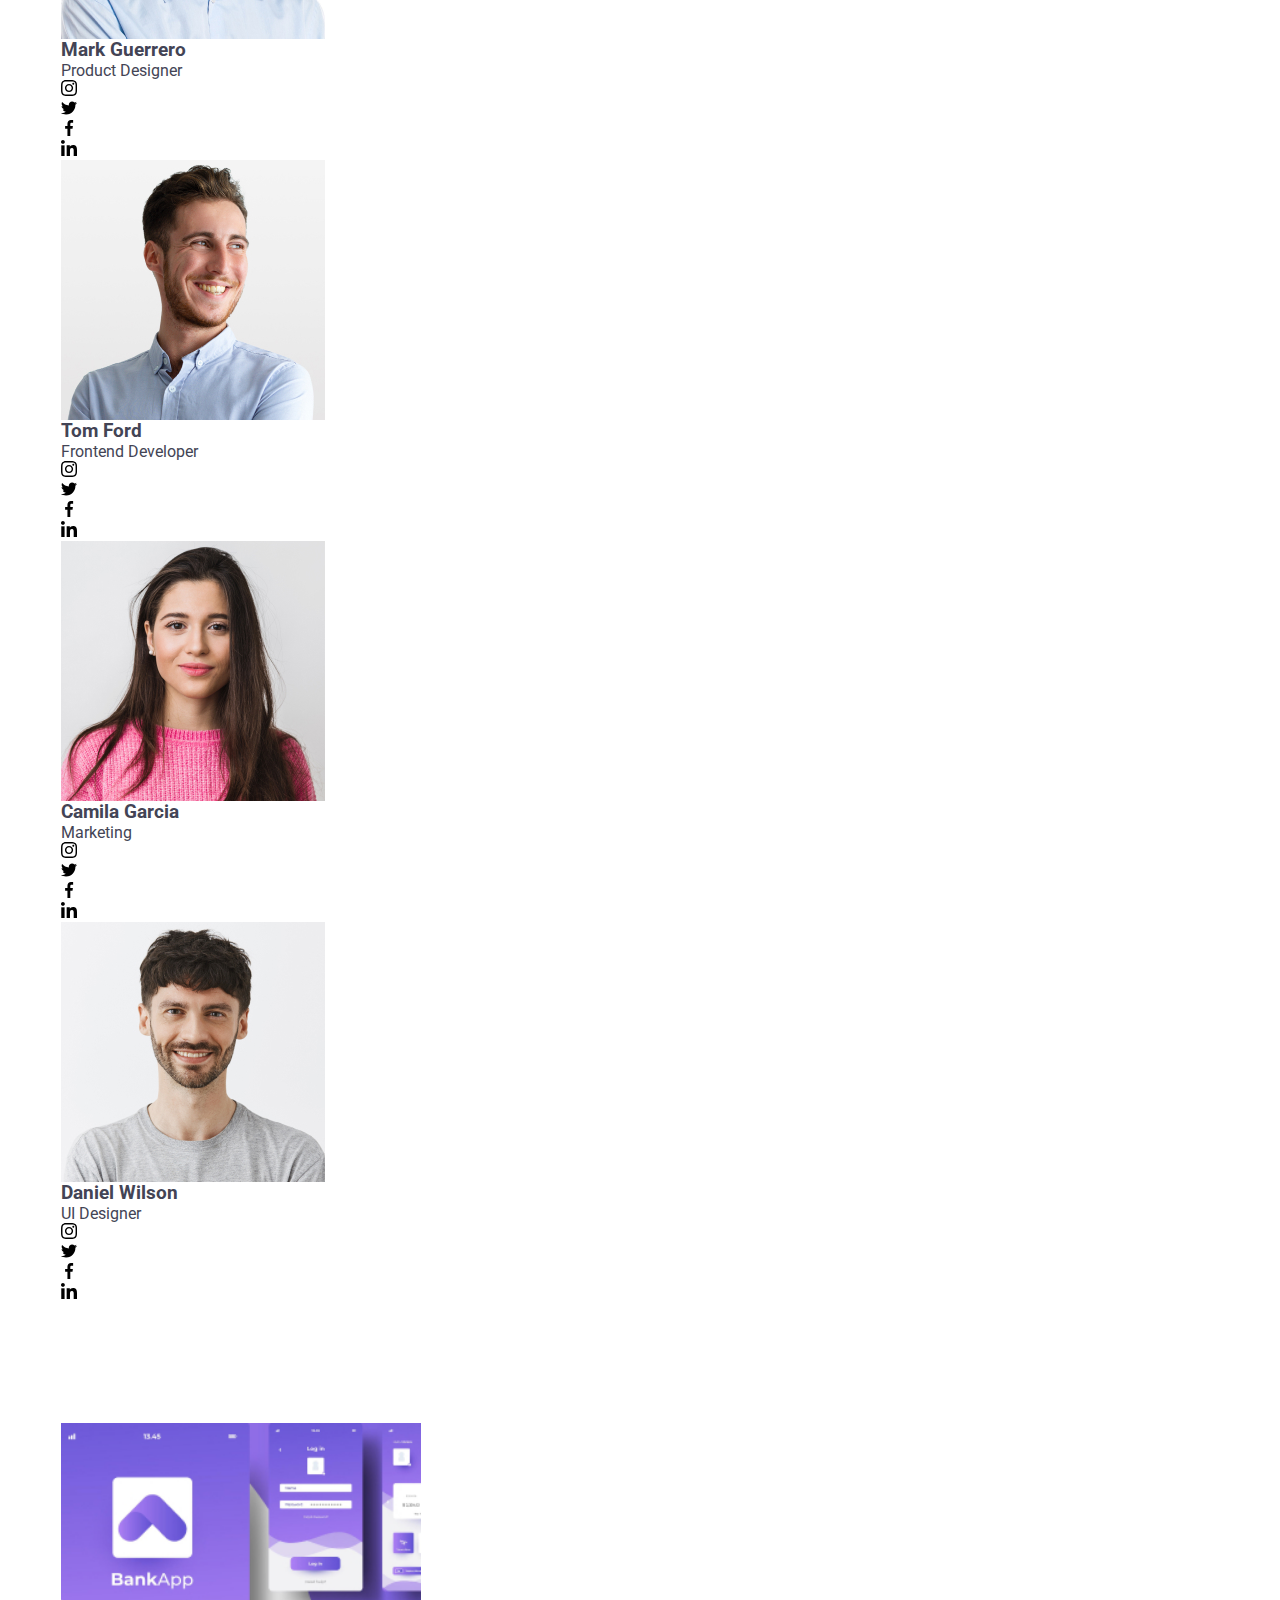
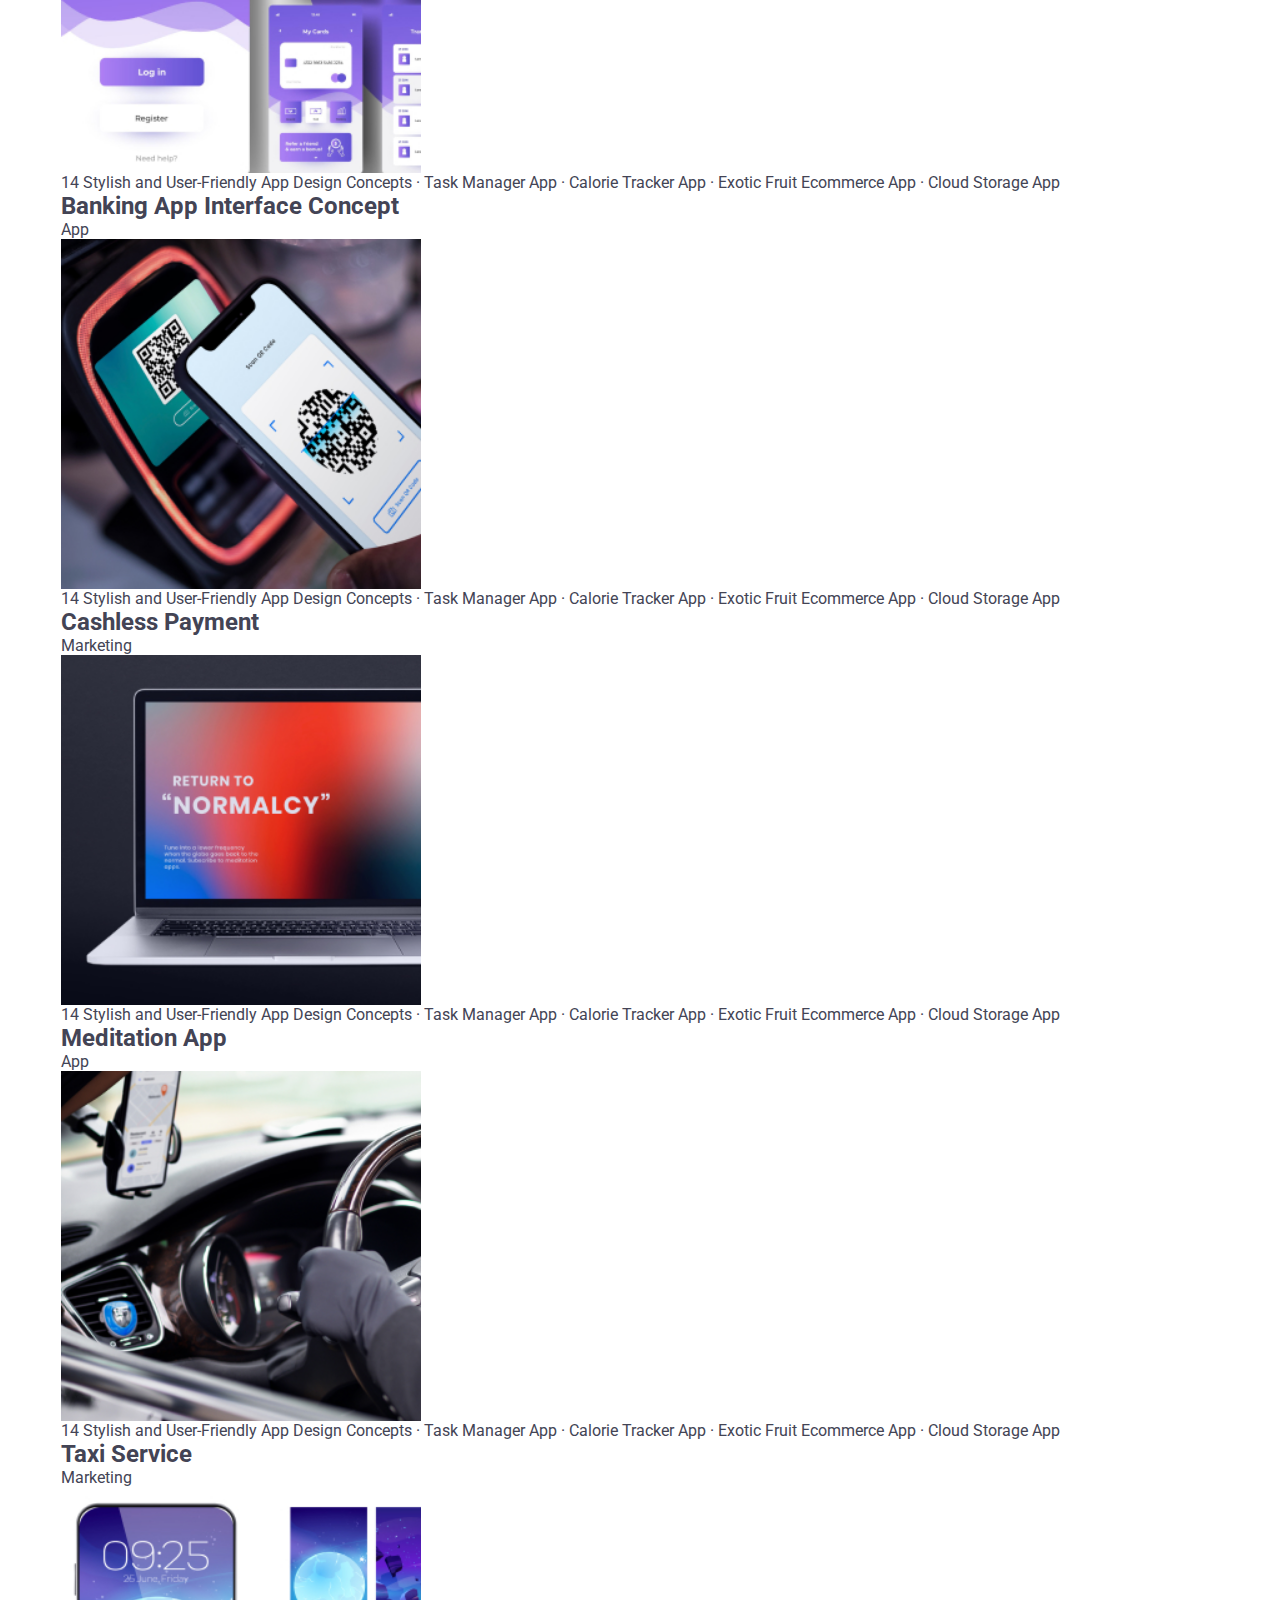
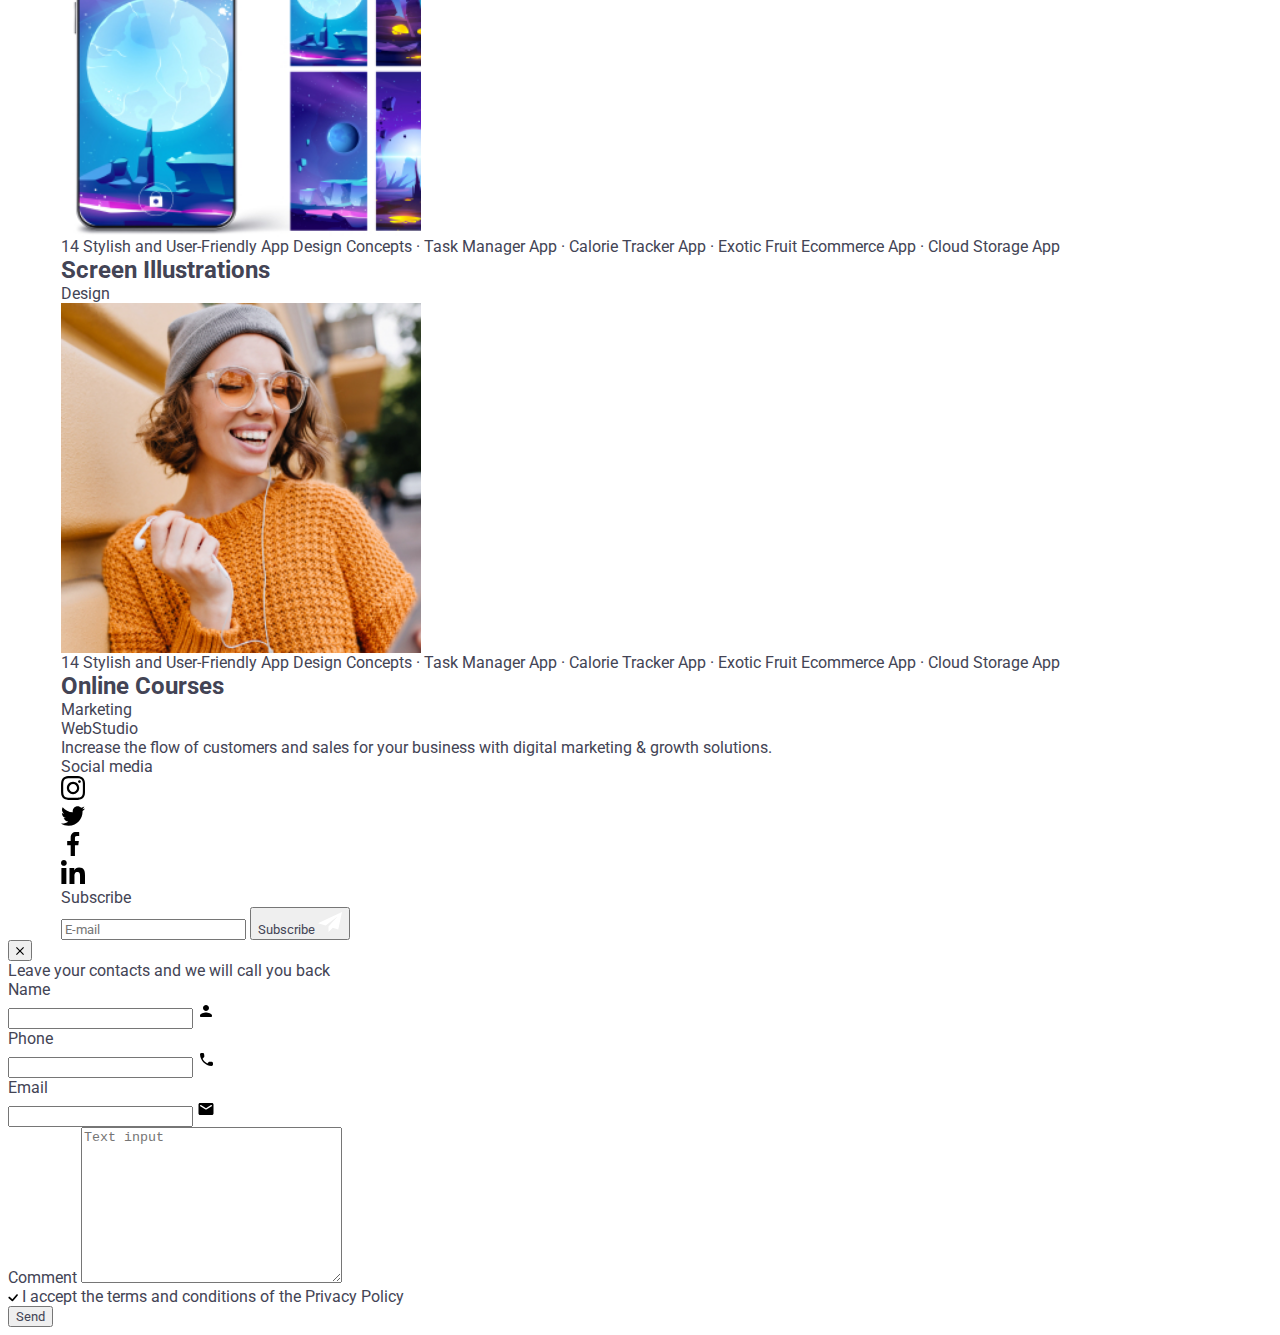
==== commit c24a1881: "переробив стилі" ====
--- a/index.html
+++ b/index.html
@@ -25,7 +25,7 @@
     <header class="header">
       <div class="header-content container">
         <nav class="nav">
-          <a class="logo link" href="./index.html"
+          <a class="logo link logo-link" href="./index.html"
             >Web<span class="logo-span">Studio</span>
           </a>
           <ul class="nav-list list">
@@ -33,10 +33,10 @@
               <a class="nav-item link current" href="./index.html">Studio</a>
             </li>
             <li class="nav-element">
-              <a class="nav-item link" href="./portfolio.html">Portfolio</a>
+              <a class="nav-item  link" href="#">Portfolio</a>
             </li>
             <li class="nav-element">
-              <a class="nav-item link" href="">Contacts</a>
+              <a class="nav-item  link" href="">Contacts</a>
             </li>
           </ul>
         </nav>
@@ -55,6 +55,11 @@
             </li>
           </ul>
         </address>
+        <button class="burger-menu-button" type="button" data-menu-open>
+          <svg class="burger-menu-icon" width="16" height="14">
+            <use href="./images/icons.svg#icon-burger-menu"></use>
+          </svg>
+        </button>
       </div>
     </header>
 
@@ -72,6 +77,7 @@
 
       <section class="advantages section">
         <div class="advantages-content container">
+          <h2 class="visually-hidden">Features</h2>
           <h2 class="advantages-title visually-hidden">Advantages</h2>
 
           <ul class="advantages-list list">
@@ -133,7 +139,8 @@
           </ul>
         </div>
       </section>
-     <!-- team -->
+      
+      <!-- team -->
       <section class="team section">
         <div class="team-content container">
           <h2 class="team-title">Our Team</h2>
@@ -141,9 +148,9 @@
           <ul class="team-list list">
             <li class="team-item">
               <img
-              srcset="./images/webstudio/card1_mob.jpg "
                 class="team-image"
                 src="./images/webstudio/card1_mob.jpg"
+                srcset="./images/webstudio/card1_mob@2x.jpg 2x"
                 alt="Mark Guerrero"
                 width="264"
               />
@@ -187,6 +194,7 @@
               <img
                 class="team-image"
                 src="./images/webstudio/card2_mob.jpg"
+                srcset="./images/webstudio/card2_mob@2x.jpg 2x"
                 alt="Tom Ford"
                 width="264"
               />
@@ -230,6 +238,7 @@
               <img
                 class="team-image"
                 src="./images/webstudio/card3_mob.jpg"
+                srcset="./images/webstudio/card3_mob@2x.jpg 2x"
                 alt="Camila Garcia"
                 width="264"
               />
@@ -273,6 +282,7 @@
               <img
                 class="team-image"
                 src="./images/webstudio/card4_mob.jpg"
+                srcset="./images/webstudio/card4_mob@2x.jpg 2x"
                 alt="Daniel Wilson"
                 width="264"
               />
@@ -314,8 +324,132 @@
           </ul>
         </div>
       </section>
-
-      <section class="customers">
+      <!-- Portfolio -->
+      <section class="categories">
+        <div class="categories-content container">
+          <h1 class="categories-title visually-hidden">Categories</h1>
+      <ul class="gallery-list list">
+            <li class="gallery-item">
+              <a class="gallery-link link" href="">
+                <div class="gallery-img">
+                  <img class="gallery-image" 
+                  src="./images/portfolio/bank_mob.jpg"
+                  srcset="./images/portfolio/bank_mob@2x.jpg 2x" 
+                  alt="Banking App Interface Concept" width="360" />
+                  <p class="gallery-img-p">
+                    14 Stylish and User-Friendly App Design Concepts · Task
+                    Manager App · Calorie Tracker App · Exotic Fruit Ecommerce
+                    App · Cloud Storage App
+                  </p>
+                </div>
+                <div class="gallery-item-text">
+                  <h2 class="gallery-subtitle">
+                    Banking App Interface Concept
+                  </h2>
+                  <p class="gallery-text">App</p>
+                </div>
+              </a>
+            </li>
+            <li class="gallery-item">
+              <a class="gallery-link link" href="">
+                <div class="gallery-img">
+                  <img class="gallery-image" 
+                  src="./images/portfolio/cash_mob.jpg" 
+                  srcset="./images/portfolio/cash_mob@x2.jpg 2x"
+                  alt="Cashless Payment with telephone" width="360" />
+                  <p class="gallery-img-p">
+                    14 Stylish and User-Friendly App Design Concepts · Task
+                    Manager App · Calorie Tracker App · Exotic Fruit Ecommerce
+                    App · Cloud Storage App
+                  </p>
+                </div>
+                <div class="gallery-item-text">
+                  <h2 class="gallery-subtitle">Cashless Payment</h2>
+                  <p class="gallery-text">Marketing</p>
+                </div>
+              </a>
+            </li>
+            <li class="gallery-item">
+              <a class="gallery-link link" href="">
+                <div class="gallery-img">
+                  <img class="gallery-image" 
+                  src="./images/portfolio/medit_mob.jpg" 
+                  srcset="./images/portfolio/medit_mob@2x.jpg 2x"
+                  alt="Meditation App on laptop an telephone"
+                    width="360" />
+                  <p class="gallery-img-p">
+                    14 Stylish and User-Friendly App Design Concepts · Task
+                    Manager App · Calorie Tracker App · Exotic Fruit Ecommerce
+                    App · Cloud Storage App
+                  </p>
+                </div>
+                <div class="gallery-item-text">
+                  <h2 class="gallery-subtitle">Meditation App</h2>
+                  <p class="gallery-text">App</p>
+                </div>
+              </a>
+            </li>
+            <li class="gallery-item">
+              <a class="gallery-link link" href="">
+                <div class="gallery-img">
+                  <img class="gallery-image" 
+                  src="./images/portfolio/tax_mob.jpg"
+                  srcset="./images/portfolio/tax_mob@2x.jpg 2x" 
+                  alt="Taxi black car" width="360" />
+                  <p class="gallery-img-p">
+                    14 Stylish and User-Friendly App Design Concepts · Task
+                    Manager App · Calorie Tracker App · Exotic Fruit Ecommerce
+                    App · Cloud Storage App
+                  </p>
+                </div>
+                <div class="gallery-item-text">
+                  <h2 class="gallery-subtitle">Taxi Service</h2>
+                  <p class="gallery-text">Marketing</p>
+                </div>
+              </a>
+            </li>
+            <li class="gallery-item">
+              <a class="gallery-link link" href="">
+                <div class="gallery-img">
+                  <img class="gallery-image" src="./images/portfolio/screen_mob.jpg" 
+                  srcset="./images/portfolio/screen_mob@2x.jpg 2x"
+                  alt="Screen Illustrations fot telephone"
+                    width="360" />
+                  <p class="gallery-img-p">
+                    14 Stylish and User-Friendly App Design Concepts · Task
+                    Manager App · Calorie Tracker App · Exotic Fruit Ecommerce
+                    App · Cloud Storage App
+                  </p>
+                </div>
+                <div class="gallery-item-text">
+                  <h2 class="gallery-subtitle">Screen Illustrations</h2>
+                  <p class="gallery-text">Design</p>
+                </div>
+              </a>
+            </li>
+            <li class="gallery-item">
+              <a class="gallery-link link" href="">
+                <div class="gallery-img">
+                  <img class="gallery-image" src="./images/portfolio/onl_mob.jpg" 
+                  srcset="./images/portfolio/onl_mob@2x.jpg 2x"
+                  alt="Girl with telephone" width="360" />
+                  <p class="gallery-img-p">
+                    14 Stylish and User-Friendly App Design Concepts · Task
+                    Manager App · Calorie Tracker App · Exotic Fruit Ecommerce
+                    App · Cloud Storage App
+                  </p>
+                </div>
+                <div class="gallery-item-text">
+                  <h2 class="gallery-subtitle">Online Courses</h2>
+                  <p class="gallery-text">Marketing</p>
+                </div>
+              </a>
+            </li>
+          </ul>
+        </div>
+      </section>
+<!-- Danger -->
+      <!-- <section class="customers">
         <div class="customers-contant container">
           <h2 class="customers-title">Customers</h2>
 
@@ -534,5 +668,6 @@
     </div>
 
     <script src="./js/modal.js"></script>
+    <script src="./js/mobile-menu.js"></script>
   </body>
 </html>
--- a/css/styles.css
+++ b/css/styles.css
@@ -1,927 +1,392 @@
-./* 
-font-family: 'Raleway', sans-serif;
-font-family: 'Roboto', sans-serif; 
-*/
-
-*,
-*::after,
-*::before {
-  box-sizing: border-box;
-}
-
-img {
-  display: block;
-}
-
 body {
-  margin: 0;
-  font-family: 'Roboto', sans-serif;
-  color: #434455;
-  background-color: var(--white);
-}
-
-:root {
-  --iris: #4d5ae5;
-  --navyblue: #2e2f42;
-  --ocean: #404bbf;
-  --slate: #434455;
-  --white: #fff;
-  --cloud: #f4f4fd;
-  --cornflower: #e7e9fc;
-  --lightslate: #8e8f99;
-  --navyblue-modal: rgba(46, 47, 66, 0.4);
-}
-
-.container {
-  width: 1158px;
-  margin: 0 auto;
-  padding: 0 15px;
-  /* max-width: ;
-	padding-left: ;
-	padding-right: ;
-	margin-left: ;
-	margin-right: ; */
-}
-
+    font-family: 'Roboto', sans-serif;
+    color: #434455;
+    background-color: #ffffff;
+}
+
+p,
 h1,
 h2,
 h3,
 h4,
 h5,
 h6 {
-  margin: 0;
-}
-
-p {
-  margin: 0;
+    padding: 0;
+    margin: 0;
+}
+
+a {
+    text-decoration: none;
+    color: currentColor;
 }
 
 ul {
-  margin: 0;
-  padding: 0;
-  list-style-type: none;
-}
-
-/**
-	|============================
-	| HEADER
-	|============================
-*/
+    list-style: none;
+    margin-top: 0;
+    margin-bottom: 0;
+    padding-left: 0;
+}
+
+button {
+    cursor: pointer;
+    font-family: inherit;
+    color: currentColor;
+}
+
+input {
+    font-family: inherit;
+}
+
+img {
+    display: block;
+}
+
+address {
+    font-style: normal;
+}
+/* conteiner */
+.container {
+    max-width: 320px;
+    min-width: 320px;
+    padding: 0 16px;
+    margin: 0 auto;
+}
+.section {
+    padding-top: 96px;
+    padding-bottom: 96px;
+}
+.visually-hidden {
+    position: absolute;
+    width: 1px;
+    height: 1px;
+    margin: -1px;
+    border: 0;
+    padding: 0;
+    white-space: nowrap;
+    clip-path: inset(100%);
+    clip: rect(0 0 0 0);
+    overflow: hidden;
+
+    /* header */
+
 
 .header {
-  border-bottom: 1px solid #e7e9fc;
-  box-shadow: 0px 1px 6px 0px rgba(46, 47, 66, 0.08),
-    0px 1px 1px 0px rgba(46, 47, 66, 0.16),
-    0px 2px 1px 0px rgba(46, 47, 66, 0.08);
-}
-
-.header-content {
-  display: flex;
-  align-items: center;
-}
-
-.logo {
-  font-family: 'Raleway', sans-serif;
-  color: var(--iris);
-  font-weight: 800;
-  font-size: 18px;
-  line-height: 1.17;
-  letter-spacing: 0.54px;
-  text-transform: uppercase;
-  margin-right: 76px;
-}
-
-.logo-span {
-  color: var(--navyblue);
-}
-
-.link {
-  text-decoration: none;
-}
-
-.list {
-  list-style: none;
-}
-.nav-list {
-  display: flex;
-  gap: 40px;
-}
-
-.nav {
-  display: flex;
-  align-items: center;
-}
-
-.nav-item {
-  position: relative;
-  color: var(--navyblue);
-  font-family: 'Roboto', sans-serif;
-  font-size: 16px;
-  font-weight: 500;
-  line-height: 150%;
-  letter-spacing: 0.02em;
-  padding: 24px 0;
-  display: block;
-  transition: color 250ms cubic-bezier(0.4, 0, 0.2, 1);
-}
-.nav-item:hover,
-.nav-item:focus {
-  color: #404bbf;
-}
-.nav-item:active {
-  color: var(--ocean);
-}
-.nav-item::after {
-  position: absolute;
-  color: var(--ocean);
-  content: '';
-  left: 0;
-  opacity: 0;
-  bottom: -1px;
-  height: 4px;
-  background-color: var(--ocean);
-  border-radius: 2px;
-  width: 100%;
-}
-.nav-item:hover::after,
-.nav-item:focus::after,
-.nav-item.current::after {
-  opacity: 1;
-}
-
-.nav-item.current {
-  color: #404bbf;
-}
-
+            background-color: #fff;
+            border-bottom: 1px solid #e7e9fc;
+            position: sticky;
+            top: 0;
+            z-index: 90;
+            box-shadow: 0px 2px 1px rgba(46, 47, 66, 0.08),
+                0px 1px 1px rgba(46, 47, 66, 0.16), 0px 1px 6px rgba(46, 47, 66, 0.08);
+        }
+.header-content{
+    display: flex;
+        align-items: center;
+        justify-content: space-between;
+}
+.nav{
+    display: flex;
+        align-items: center;
+}
+.logo{
+    font-family: 'Raleway', sans-serif;
+        color: #4d5ae5;
+        font-size: 18px;
+        font-weight: 700;
+        line-height: 1.17;
+        letter-spacing: 0.03em;
+        text-transform: uppercase;
+        padding: 16px 0;
+        display: block;
+}
+.logo-span{
+color: #2e2f42;
+}
+.nav-list{
+    display: none;
+}
+.address{
+    display: none;
+}
+.burger-menu-button {
+    display: flex;
+    align-items: center;
+    justify-content: center;
+    width: 24px;
+    height: 24px;
+    padding: 0;
+    background-color: transparent;
+    border: none;
+}
+.burger-menu-button:focus-visible {
+    border-radius: 2px;
+    outline: 1px solid rgba(46, 47, 66, 0.4);
+}
+
+.burger-menu-icon {
+    fill: #2f2f37;
+}
+
+}
+ 
+/* Main */
+ 
+.intro{
+    background-color: #2e2f42;
+        max-width: 320px;
+        padding: 72px 0;
+        margin: 0 auto;
+        background-image: linear-gradient(rgba(46, 47, 66, 0.7),
+                rgba(46, 47, 66, 0.7)),
+            url(../images/webstudio/hero_img_mob.jpg);
+        background-repeat: no-repeat;
+        background-position: center;
+        background-size: cover;
+}
+@media screen and (min-device-pixel-ratio: 2),
+screen and (min-resolution: 192dpi),
+screen and (min-resolution: 2dppx) 
+{.intro{
+    background-image: linear-gradient(rgba(46, 47, 66, 0.7),
+                rgba(46, 47, 66, 0.7)),
+            url(../images/webstudio/card4_mob@2x.jpg);
+}
+}
+.intro-content{
+    text-align: center;
+}
+.ntro-title{
+max-width: 216px;
+    margin: 0 auto;
+    margin-bottom: 72px;
+    color: #fff;
+    font-size: 36px;
+    font-weight: 700;
+    line-height: 1.11;
+    letter-spacing: 0.02em;
+    text-transform: capitalize;
+}
+.intro-button{
+    color: #fff;
+        font-size: 16px;
+        font-weight: 500;
+        line-height: 1.5;
+        letter-spacing: 0.04em;
+        background-color: #4d5ae5;
+        cursor: pointer;
+        display: block;
+        min-width: 169px;
+        height: 56px;
+        padding: 16px 32px;
+        margin: 0 auto;
+        border: none;
+        border-radius: 4px;
+        box-shadow: 0px 4px 4px 0px rgba(0, 0, 0, 0.15);
+        transition: background-color 250ms cubic-bezier(0.4, 0, 0.2, 1);
+}
+.intro-button:hover,
+.intro-button:focus{
+background-color: #404bbf;
+}
+
+/* advantages */
+ .advantages-list{
+    display: flex;
+        flex-direction: column;
+        gap: 72px;
+ }
+ .advantages-item-content{
+    display: none;
+ }
+ .advantages-icon{
+    display: none;
+ }
+ .advantages-subtitle{
+    color: #2e2f42;
+        font-size: 36px;
+        font-weight: 700;
+        line-height: 1.11;
+        letter-spacing: 0.02em;
+        margin-bottom: 8px;
+        text-align: center;
+        text-transform: capitalize;
+ }
+ .advantages-text{
+font-size: 16px;
+    font-weight: 500;
+    line-height: 1.5;
+    letter-spacing: 0.02em;
+ }
+/* width 768 */
+
+
+@media screen and (min-width: 768px) {
+    .container {
+        min-width: 768px;
+    }
+    .logo{
+        margin-right: 120px;
+            padding: 24px 0;
+    }
+.nav-list{
+    display: flex;
+        align-items: center;
+        gap: 40px;
+}
+.nav-item{
+    position: relative;
+        color: #2e2f42;
+        font-size: 16px;
+        font-weight: 500;
+        line-height: 1.5;
+        letter-spacing: 0.02em;
+        padding: 24px 0;
+        display: block;
+        transition: color 250ms cubic-bezier(0.4, 0, 0.2, 1);
+}
+.logo-link{
+    color: #404bbf;
+}
+.logo-link:after {
+    position: absolute;
+    display: block;
+    content: '';
+    height: 4px;
+    width: 100%;
+    border-radius: 2px;
+    background-color: #404bbf;
+    bottom: -1px;
+    left: 0;
+}
+.link:hover,
+.link:focus{
+color: #404bbf;
+}
 .address {
-  font-style: normal;
-  margin-left: 332px;
+    display: flex;
 }
 .address-list {
-  display: flex;
-  gap: 40px;
-}
-
-.address-item {
-  color: var(--slate);
-  font-family: 'Roboto', sans-serif;
-  font-size: 16px;
-  line-height: 150%;
-  letter-spacing: 0.32px;
-  transition: color 250ms cubic-bezier(0.4, 0, 0.2, 1);
+    display: flex;
+    flex-direction: column;
+    align-items: center;
 }
 .address-item:hover,
-.address-item:focus {
-  color: #404bbf;
-}
-.address-item:active {
-  color: var(--ocean);
-}
-
-/* ________________MAIN____________________ */
-
+.address-item:focus{
+    color: #404bbf;
+}
+.burger-menu-button {
+    display: none;
+}
+.intro{
+    max-width: 768px;
+        padding: 112px 0;
+        background-image: linear-gradient(rgba(46, 47, 66, 0.7),
+                rgba(46, 47, 66, 0.7)),
+            url(../images/webstudio/hero_tab.jpg);
+}
+@media screen and (min-device-pixel-ratio: 2),
+screen and (min-resolution: 192dpi),
+screen and (min-resolution: 2dppx) {
+    .intro {
+        background-image: linear-gradient(rgba(46, 47, 66, 0.7),
+                rgba(46, 47, 66, 0.7)),
+            url(../images/webstudio/hero_tab@x2.jpg);
+    }
+}
+.intro-title{
+max-width: 496px;
+    margin-bottom: 52px;
+    font-size: 56px;
+    line-height: 1.07;
+    text-transform: none;
+}
+.advantages-subtitle{
+text-align: left;
+}
+.advantages-list{
+display: flex;
+    flex-direction: row;
+    flex-wrap: wrap;
+    gap: 72px 24px;
+}
+.advantages-item{
+flex-basis: calc((100% - 24px) / 2);
+}
+
+
+/* width 1158 */
+
+
+@media screen and (min-width: 1158px) {
+    .container {
+        min-width: 1158px;
+        padding: 0 15px;
+    }
+
+    .section {
+        padding-top: 120px;
+        padding-bottom: 120px;
+    }
+    .logo{
+    margin-right: 76px;
+}
+.address-list {
+        display: flex;
+        flex-direction: row;
+        align-items: center;
+        gap: 40px;
+    }
+     .address-item{
+        font-size: 16px;
+        line-height: 1.5;
+        letter-spacing: 0.02em;
+        padding: 24px 0;
+     }
+}
+    .intro {
+        max-width: 1440px;
+        padding: 188px 0;
+        background-image: linear-gradient(rgba(46, 47, 66, 0.7),
+                rgba(46, 47, 66, 0.7)),
+        url(../images/webstudio/hero_desk.jpg)}
+    
+         @media screen and (min-device-pixel-ratio: 2),
+         screen and (min-resolution: 192dpi),
+         screen and (min-resolution: 2dppx) {
 .intro {
-  margin: 0 auto;
-  background-image: linear-gradient(
-      rgba(46, 47, 66, 0.7),
-      rgba(46, 47, 66, 0.7)
-    ),
-    url(../images/webstudio/hero_img_mob.jpg);
-  padding: 188px 0;
-  max-width: 1440px;
-  background-repeat: no-repeat;
-  background-position: center;
-  background-size: cover;
-}
-  @media screen and (min-resolution: 192dpi) and (min-width: 320px),
-    screen and (min-resolution: 2dppx) and (min-width: 320px),
-    screen and (min-device-pixel-ratio: 2) and (min-width: 320px) {
-    .intro {
-      background-image: url(../images/webstudio/hero_img_mob@2x.jpg);
-    }
-  }
-@media screen and (min-width: 768px) {
-  .intro {
-    background-image: url(../images/webstudio/hero_tab.jpg);
-  }
-}
-@media screen and (min-resolution: 192dpi) and (min-width: 768px),
-  screen and (min-resolution: 2dppx) and (min-width: 768px),
-  screen and (min-device-pixel-ratio: 2) and (min-width: 768px) {
-  .intro {
-    background-image: url(../images/webstudio/hero_tab@x2.jpg);
-  }
-}
-@media screen and (min-width: 1158px) {
-  .intro {
-    background-image: url(../images/webstudio/hero_desk.jpg);
-  }
-}
-
-@media screen and (min-resolution: 192dpi) and (min-width: 1158px),
-  screen and (min-resolution: 2dppx) and (min-width: 1158px),
-  screen and (min-device-pixel-ratio: 2) and (min-width: 1158px) {
-  .intro {
-    background-image: url(../images/webstudio/hero_desk@x2.jpg);
-  }
-}
-.intro-title {
-  color: var(--white);
-  text-align: center;
-  font-family: 'Roboto', sans-serif;
-  font-size: 56px;
-  font-weight: 700;
-  line-height: 107.143%;
-  letter-spacing: 1.12px;
-  max-width: 496px;
-  margin: 0 auto;
-  margin-bottom: 48px;
-}
-.intro-button {
-  display: block;
-  color: var(--white);
-  font-family: 'Roboto', sans-serif;
-  font-size: 16px;
-  font-weight: 500;
-  line-height: 150%;
-  letter-spacing: 0.64px;
-  background-color: var(--iris);
-  cursor: pointer;
-  min-width: 169px;
-  height: 56px;
-  border: none;
-  border-radius: 4px;
-  margin: 0 auto;
-  transition: background-color 250ms cubic-bezier(0.4, 0, 0.2, 1);
-}
-.intro-button:hover,
-.intro-button:focus {
-  background-color: var(--ocean);
-}
-
-.advantages-title {
-  color: var(--navyblue);
-  font-family: 'Roboto', sans-serif;
-  font-size: 36px;
-  font-weight: 700;
-  line-height: 111.111%;
-  letter-spacing: 0.72px;
-  text-transform: capitalize;
-  text-align: center;
-  margin-bottom: 72px;
-}
-.advantages {
-  padding: 120px 0;
-}
-.visually-hidden {
-  position: absolute;
-  width: 1px;
-  height: 1px;
-  margin: -1px;
-  border: 0;
-  padding: 0;
-  white-space: nowrap;
-  clip-path: inset(100%);
-  clip: rect(0 0 0 0);
-  overflow: hidden;
+         background-image: linear-gradient(rgba(46, 47, 66, 0.7),
+                         rgba(46, 47, 66, 0.7)),
+                     url(../images/webstudio/hero_desk@x2.jpg);
+             }
+.intro-title{
+    margin-bottom: 48px;
+}
+.advantages-item-content{
+display: flex;
+    align-items: center;
+    justify-content: center;
+    height: 112px;
+    border-radius: 4px;
+    border: 1px solid #8e8f99;
+    background: #f4f4fd;
+    margin-bottom: 8px;
+}
+.advantages-icon{
+    display: block;
 }
 .advantages-subtitle {
-  color: var(--navyblue);
-  font-family: 'Roboto', sans-serif;
-  font-size: 20px;
-  font-weight: 500;
-  line-height: 120%;
-  letter-spacing: 0.4px;
-  margin-bottom: 8px;
-}
-.advantages-text {
-  color: var(--slate);
-  font-family: 'Roboto', sans-serif;
-  font-size: 16px;
-  line-height: 150%;
-  letter-spacing: 0.32px;
-}
-.advantages-list {
-  display: flex;
-  gap: 24px;
-}
-.advantages-item {
-  width: calc((100% - 72px) / 4);
-}
-.advantages-item-content {
-  display: flex;
-  align-items: center;
-  justify-content: center;
-  background-color: var(--cloud);
-  padding: 24px 100px;
-  margin-bottom: 8px;
-  border-radius: 4px;
-}
-
-.about {
-  padding-bottom: 120px;
-}
-.about-list {
-  display: flex;
-  gap: 24px;
-}
-.about-item {
-  width: calc((100% - 48px) / 3);
-}
-.about-title {
-  color: var(--navyblue);
-  font-family: 'Roboto', sans-serif;
-  font-size: 36px;
-  font-weight: 700;
-  line-height: 111.111%;
-  letter-spacing: 0.72px;
-  text-transform: capitalize;
-  text-align: center;
-  margin-bottom: 72px;
-}
-
-.team {
-  background-color: #f4f4fd;
-  padding: 120px 0;
-}
-.team-list {
-  display: flex;
-  gap: 24px;
-}
-.team-item {
-  background-color: #ffffff;
-  width: calc((100% - 72px) / 4);
-  border-radius: 0px 0px 4px 4px;
-  box-shadow: 0px 1px 6px rgba(46, 47, 66, 0.08),
-    0px 1px 1px rgba(46, 47, 66, 0.16), 0px 2px 1px rgba(46, 47, 66, 0.08);
-}
-.team-info {
-  padding: 32px 0;
-}
-.team-info-list {
-  display: flex;
-  justify-content: center;
-  gap: 24px;
-}
-.team-info-list-item {
-  height: 40px;
-  width: 40px;
-}
-.team-icon-social {
-  background-color: var(--iris);
-  display: flex;
-  align-items: center;
-  justify-content: center;
-  border-radius: 50%;
-  width: 100%;
-  transition: background-color 250ms cubic-bezier(0.4, 0, 0.2, 1);
-  height: 100%;
-}
-.team-icon-social:hover,
-.team-icon-social:focus {
-  background-color: #404bbf;
-}
-.team-icon {
-  width: 16px;
-  height: 16px;
-  fill: var(--cloud);
-}
-.team-title {
-  color: var(--navyblue);
-  font-family: 'Roboto', sans-serif;
-  font-size: 36px;
-  font-weight: 700;
-  line-height: 111.111%;
-  letter-spacing: 0.72px;
-  text-transform: capitalize;
-  text-align: center;
-  margin-bottom: 72px;
-}
-.team-subtitle {
-  color: var(--navyblue);
-  text-align: center;
-  font-family: 'Roboto', sans-serif;
-  font-size: 20px;
-  font-weight: 500;
-  line-height: 120%;
-  letter-spacing: 0.4px;
-  margin-bottom: 8px;
-  text-align: center;
-}
-.team-text {
-  color: var(--slate);
-  text-align: center;
-  font-family: 'Roboto', sans-serif;
-  font-size: 16px;
-  line-height: 150%;
-  letter-spacing: 0.32px;
-  text-align: center;
-  margin-bottom: 8px;
-}
-
-.customers {
-  padding-top: 120px;
-  padding-bottom: 120px;
-}
-.customers-item {
-  width: calc((100% - 120px) / 6);
-  height: 88px;
-}
-.customers-list {
-  display: flex;
-  gap: 24px;
-}
-.customers-icon {
-  fill: currentColor;
-}
-.customers-title {
-  color: var(--navyblue);
-  font-family: 'Roboto', sans-serif;
-  font-size: 36px;
-  font-weight: 700;
-  line-height: 111.111%;
-  letter-spacing: 0.72px;
-  text-transform: capitalize;
-  text-align: center;
-  margin-bottom: 72px;
-}
-.customers-link {
-  display: flex;
-  align-items: center;
-  justify-content: center;
-  color: var(--lightslate);
-  width: 100%;
-  height: 100%;
-  border: 1px solid #8e8f99;
-  border-radius: 4px;
-  display: flex;
-  transition: border-color 250ms cubic-bezier(0.4, 0, 0.2, 1),
-    color 250ms cubic-bezier(0.4, 0, 0.2, 1);
-}
-.customers-link:hover,
-.customers-link:focus {
-  border-color: #404bbf;
-  color: #404bbf;
-}
-
-/**
-	|============================
-	| FOOTER
-	|============================
-*/
-
-.footer {
-  background-color: var(--navyblue);
-  padding: 100px 0;
-}
-.footer-content {
-  display: flex;
-  align-items: baseline;
-}
-.footer-logo {
-  display: inline-block;
-  margin-bottom: 16px;
-  color: var(--iris);
-  font-family: 'Raleway', sans-serif;
-  font-size: 18px;
-  font-weight: 800;
-  line-height: 1.17;
-  letter-spacing: 0.54px;
-  text-transform: uppercase;
-  text-decoration: none;
-}
-.footer-logo-span {
-  color: #f4f4fd;
-}
-.footer-text {
-  color: var(--cloud);
-  font-family: 'Roboto', sans-serif;
-  font-size: 16px;
-  line-height: 1.17;
-  letter-spacing: 0.02em;
-  max-width: 264px;
-}
-.footer-content-text {
-  margin-right: 120px;
-}
-
-.footer-social-text {
-  font-family: Roboto;
-  font-size: 16px;
-  font-weight: 500;
-  line-height: 1.5;
-  letter-spacing: 0.02em;
-  color: var(--white);
-  margin-bottom: 16px;
-}
-.footer-social-list {
-  display: flex;
-  gap: 16px;
-}
-.footer-social-item {
-  transition: background-color 250ms cubic-bezier(0.4, 0, 0.2, 1);
-  width: 40px;
-  height: 40px;
-}
-.footer-social-link {
-  display: flex;
-  align-items: center;
-  justify-content: center;
-
-  width: 100%;
-  height: 100%;
-  background-color: #4d5ae5;
-  border-radius: 50%;
-  transition: background-color 250ms cubic-bezier(0.4, 0, 0.2, 1);
-}
-.footer-social-link:hover,
-.footer-social-link:focus {
-  background-color: #31d0aa;
-}
-.footer-icon {
-  fill: var(--cloud);
-}
-.footer-content-socials {
-  margin-right: 80px;
-}
-
-.subscribe-icon {
-  margin-left: 16px;
-}
-.subscribe {
-}
-.subscribe-title {
-  margin-bottom: 16px;
-  font-family: Roboto;
-  font-size: 16px;
-  font-weight: 500;
-  line-height: 1.5;
-  letter-spacing: 0.02em;
-  color: var(--white);
-  margin-bottom: 16px;
-}
-.subscribe-btn {
-  min-width: 165px;
-  height: 40px;
-  box-shadow: none;
-  border: none;
-  display: flex;
-  padding: 8px 24px;
-  justify-content: center;
-  align-items: center;
-  color: var(--white);
-  text-align: center;
-  font-family: 'Roboto', sans-serif;
-  font-size: 16px;
-  border-radius: 4px;
-  cursor: pointer;
-  background: var(--iris);
-  font-weight: 500;
-  line-height: 1.5;
-  letter-spacing: 0.04em;
-  transition: background-color 250ms cubic-bezier(0.4, 0, 0.2, 1);
-}
-.subscribe-btn:hover,
-.subscribe-btn:focus {
-  background-color: var(--ocean);
-}
-.subscribe-form {
-  display: flex;
-  gap: 24px;
-}
-.subscribe-input {
-  font-size: 12px;
-  line-height: 1.5;
-  letter-spacing: 0.04em;
-  filter: drop-shadow(0px 4px 4px rgba(0, 0, 0, 0.15));
-  width: 264px;
-  height: 40px;
-  color: var(--white);
-  border-radius: 4px;
-  border: 1px solid var(--white);
-  background-color: transparent;
-  box-shadow: 0px 4px 4px 0px rgba(0, 0, 0, 0.15);
-  padding-top: 8px;
-  padding-bottom: 8px;
-  padding-left: 16px;
-}
-.subscribe-input::placeholder {
-  color: var(--white);
-}
-
-/**
-	|============================
-	| MAIN-PORTFOLIO
-	|============================
-*/
-
-.categories {
-  padding-top: 96px;
-  padding-bottom: 120px;
-}
-.categories-list {
-  display: flex;
-  gap: 24px;
-  justify-content: center;
-  margin-bottom: 72px;
-}
-.categories-title {
-  color: var(--navyblue);
-  font-family: 'Roboto', sans-serif;
-  font-size: 36px;
-  font-weight: 700;
-  line-height: 111.111%;
-  letter-spacing: 0.72px;
-  text-transform: capitalize;
-  text-align: center;
-}
-.categories-button {
-  background: var(--cloud);
-  color: var(--iris);
-  text-align: center;
-  font-family: 'Roboto', sans-serif;
-  font-size: 16px;
-  font-weight: 500;
-  line-height: 150%;
-  letter-spacing: 0.64px;
-  cursor: pointer;
-  padding: 12px 24px;
-  border: 1px solid #e7e9fc;
-  border-radius: 4px;
-  transition: color 250ms cubic-bezier(0.4, 0, 0.2, 1),
-    background-color 250ms cubic-bezier(0.4, 0, 0.2, 1),
-    border-color 250ms cubic-bezier(0.4, 0, 0.2, 1),
-    box-shadow 250ms cubic-bezier(0.4, 0, 0.2, 1);
-}
-.categories-button:hover,
-.categories-button:focus {
-  color: var(--white);
-  background-color: #404bbf;
-  border: 1px solid transparent;
-  box-shadow: 0px 3px 1px rgba(0, 0, 0, 0.1), 0px 2px 1px rgba(0, 0, 0, 0.08),
-    0px 2px 2px rgba(0, 0, 0, 0.12);
-}
-
-.gallery-list {
-  display: flex;
-  flex-wrap: wrap;
-  column-gap: 24px;
-  row-gap: 48px;
-}
-.gallery-item {
-  background: var(--white);
-  width: calc((100% - 48px) / 3);
-}
-.gallery-item-text {
-  padding: 32px 16px;
-  border: 1px solid #e7e9fc;
-  border-top: none;
-}
-.gallery-subtitle {
-  color: var(--navyblue);
-  font-family: 'Roboto', sans-serif;
-  font-size: 20px;
-  font-weight: 500;
-  line-height: 1.2;
-  letter-spacing: 0.02em;
-  margin-bottom: 8px;
-}
-.gallery-text {
-  color: var(--slate);
-  font-family: 'Roboto', sans-serif;
-  font-size: 16px;
-  line-height: 1.5;
-  letter-spacing: 0.02em;
-}
-.gallery-link {
-  display: block;
-  transition: box-shadow 250ms cubic-bezier(0.4, 0, 0.2, 1);
-}
-
-.gallery-img {
-  position: relative;
-  overflow: hidden;
-}
-.gallery-img-p {
-  position: absolute;
-  top: 0;
-  font-size: 16px;
-  line-height: 1.5;
-  letter-spacing: 0.02em;
-  color: #f4f4fd;
-  padding: 40px 32px;
-  background-color: #4d5ae5;
-  height: 100%;
-  height: 100%;
-  transform: translateY(100%);
-  transition: transform 250ms cubic-bezier(0.4, 0, 0.2, 1);
-}
-.gallery-link:hover,
-.gallery-link:focus {
-  box-shadow: 0px 1px 6px rgba(46, 47, 66, 0.08),
-    0px 1px 1px rgba(46, 47, 66, 0.16), 0px 2px 1px rgba(46, 47, 66, 0.08);
-}
-
-.gallery-link:hover .gallery-img-p,
-.gallery-link:focus .gallery-img-p {
-  transform: translateY(0%);
-}
-
-/**
-	|============================
-	| MODAL
-	|============================
-*/
-
-.modal {
-  position: fixed;
-  top: 0;
-  left: 0;
-  width: 100%;
-  height: 100%;
-  background-color: rgba(46, 47, 66, 0.4);
-  transition: opacity 250ms cubic-bezier(0.4, 0, 0.2, 1),
-    visibility 250ms cubic-bezier(0.4, 0, 0.2, 1);
-}
-.modal-title {
-  color: var(--navyblue);
-  text-align: center;
-  font-family: 'Roboto', sans-serif;
-  font-size: 16px;
-  font-weight: 500;
-  line-height: 1.5;
-  letter-spacing: 0.02em;
-  margin-bottom: 16px;
-}
-.is-hidden {
-  opacity: 0;
-  visibility: hidden;
-  pointer-events: none;
-}
-.modal-vindow {
-  padding: 72px 24px 24px 24px;
-  position: absolute;
-  top: 50%;
-  left: 50%;
-  width: 408px;
-  min-height: 584px;
-
-  background: #fcfcfc;
-  box-shadow: 0px 1px 1px rgba(0, 0, 0, 0.14), 0px 1px 3px rgba(0, 0, 0, 0.12),
-    0px 2px 1px rgba(0, 0, 0, 0.2);
-  border-radius: 4px;
-
-  transform: translate(-50%, -50%) scale(1);
-  transition: transform 250ms cubic-bezier(0.4, 0, 0.2, 1);
-}
-.modal-close {
-  position: absolute;
-  top: 24px;
-  right: 24px;
-  width: 24px;
-  height: 24px;
-  border-radius: 50%;
-  background-color: #e7e9fc;
-  border: 1px solid rgba(0, 0, 0, 0.1);
-  padding: 0;
-  cursor: pointer;
-  transition: background-color 250ms cubic-bezier(0.4, 0, 0.2, 1),
-    border 250ms cubic-bezier(0.4, 0, 0.2, 1);
-
-  display: flex;
-  justify-content: center;
-  align-items: center;
-}
-.modal-close:hover,
-.modal-close:focus {
-  background-color: #404bbf;
-  border: none;
-  fill: #ffffff;
-}
-.modal-icon {
-  transition: fill 250ms cubic-bezier(0.4, 0, 0.2, 1);
-  fill: var(--navyblue);
-}
-.modal-label {
-  display: block;
-  color: var(--lightslate);
-  font-family: Roboto;
-  font-size: 12px;
-  line-height: 1.17;
-  letter-spacing: 0.04em;
-  margin-bottom: 4px;
-}
-.modal-input {
-  width: 100%;
-  height: 40px;
-  border-radius: 4px;
-  background-color: transparent;
-  padding-left: 38px;
-  outline: transparent;
-  transition: border-color 250ms cubic-bezier(0.4, 0, 0.2, 1);
-  border: 1px solid rgba(46, 47, 66, 0.4);
-}
-.modal-input:focus {
-  border-color: #4d5ae5;
-}
-.modal-input:focus + .modal-icon {
-  fill: #4d5ae5;
-}
-.modal-form-content {
-  margin-bottom: 8px;
-}
-.modal-icon {
-  position: absolute;
-  left: 16px;
-  top: 50%;
-  transform: translateY(-50%);
-  transition: fill 250ms cubic-bezier(0.4, 0, 0.2, 1);
-}
-.modal-textarea {
-  width: 100%;
-  height: 120px;
-  font-size: 12px;
-  line-height: 1.17;
-  letter-spacing: 0.04em;
-  color: rgba(46, 47, 66, 0.4);
-  border: 1px solid rgba(46, 47, 66, 0.4);
-  border-radius: 4px;
-  background-color: transparent;
-  padding: 8px 16px;
-  outline: transparent;
-  resize: none;
-  transition: border-color 250ms cubic-bezier(0.4, 0, 0.2, 1);
-}
-.modal-textarea:focus {
-  border-color: #4d5ae5;
-}
-.modal-checkbox:checked {
-  background-color: var(--ocean);
-}
-.modal-checkbox:checked + .check-label > .check-span {
-  background-color: var(--ocean);
-  border: none;
-  fill: var(--cloud);
-}
-.modal-checkbox:focus + .check-label > .check-span {
-  border-color: var(--ocean);
-}
-
-.inputs-content {
-  position: relative;
-}
-.textarea-content {
-  margin-bottom: 16px;
-}
-
-.check-content {
-  margin-bottom: 24px;
-}
-.check-label {
-  color: var(--lightslate);
-  font-family: Roboto;
-  font-size: 12px;
-  line-height: 1.17;
-  letter-spacing: 0.04em;
-}
-.check-policy {
-  color: #4d5ae5;
-}
-.check-span {
-  width: 16px;
-  height: 16px;
-  border: 1px solid rgba(46, 47, 66, 0.4);
-  border-radius: 2px;
-  transition: background-color 250ms cubic-bezier(0.4, 0, 0.2, 1),
-    border 250ms cubic-bezier(0.4, 0, 0.2, 1),
-    fill 250ms cubic-bezier(0.4, 0, 0.2, 1);
-  display: inline-flex;
-  align-items: center;
-  justify-content: center;
-  fill: transparent;
-}
-
-.modal-btn {
-  display: block;
-  margin: 0 auto;
-  min-width: 169px;
-  height: 56px;
-  font-family: 'Roboto', sans-serif;
-  font-size: 16px;
-  font-weight: 500;
-  line-height: 1.5;
-  letter-spacing: 0.04em;
-  color: #ffffff;
-  cursor: pointer;
-  background-color: #4d5ae5;
-  border: none;
-  border-radius: 4px;
-  box-shadow: 0px 4px 4px 0px rgba(0, 0, 0, 0.15);
-  transition: background-color 250ms cubic-bezier(0.4, 0, 0.2, 1);
-}
-.modal-btn:focus,
-.modal-btn:hover {
-  background-color: #404bbf;
-}
-
-/* mobile */
+font-size: 20px;
+    font-weight: 500;
+    line-height: 1.2;
+    letter-spacing: 0.02em;
+}
+.advantages-text{
+    font-size: 16px;
+        font-weight: 400;
+        line-height: 1.5;
+        letter-spacing: 0.02em;
+}
+.advantages-item{
+flex-basis: calc((100% - 72px) / 4);
+}
+}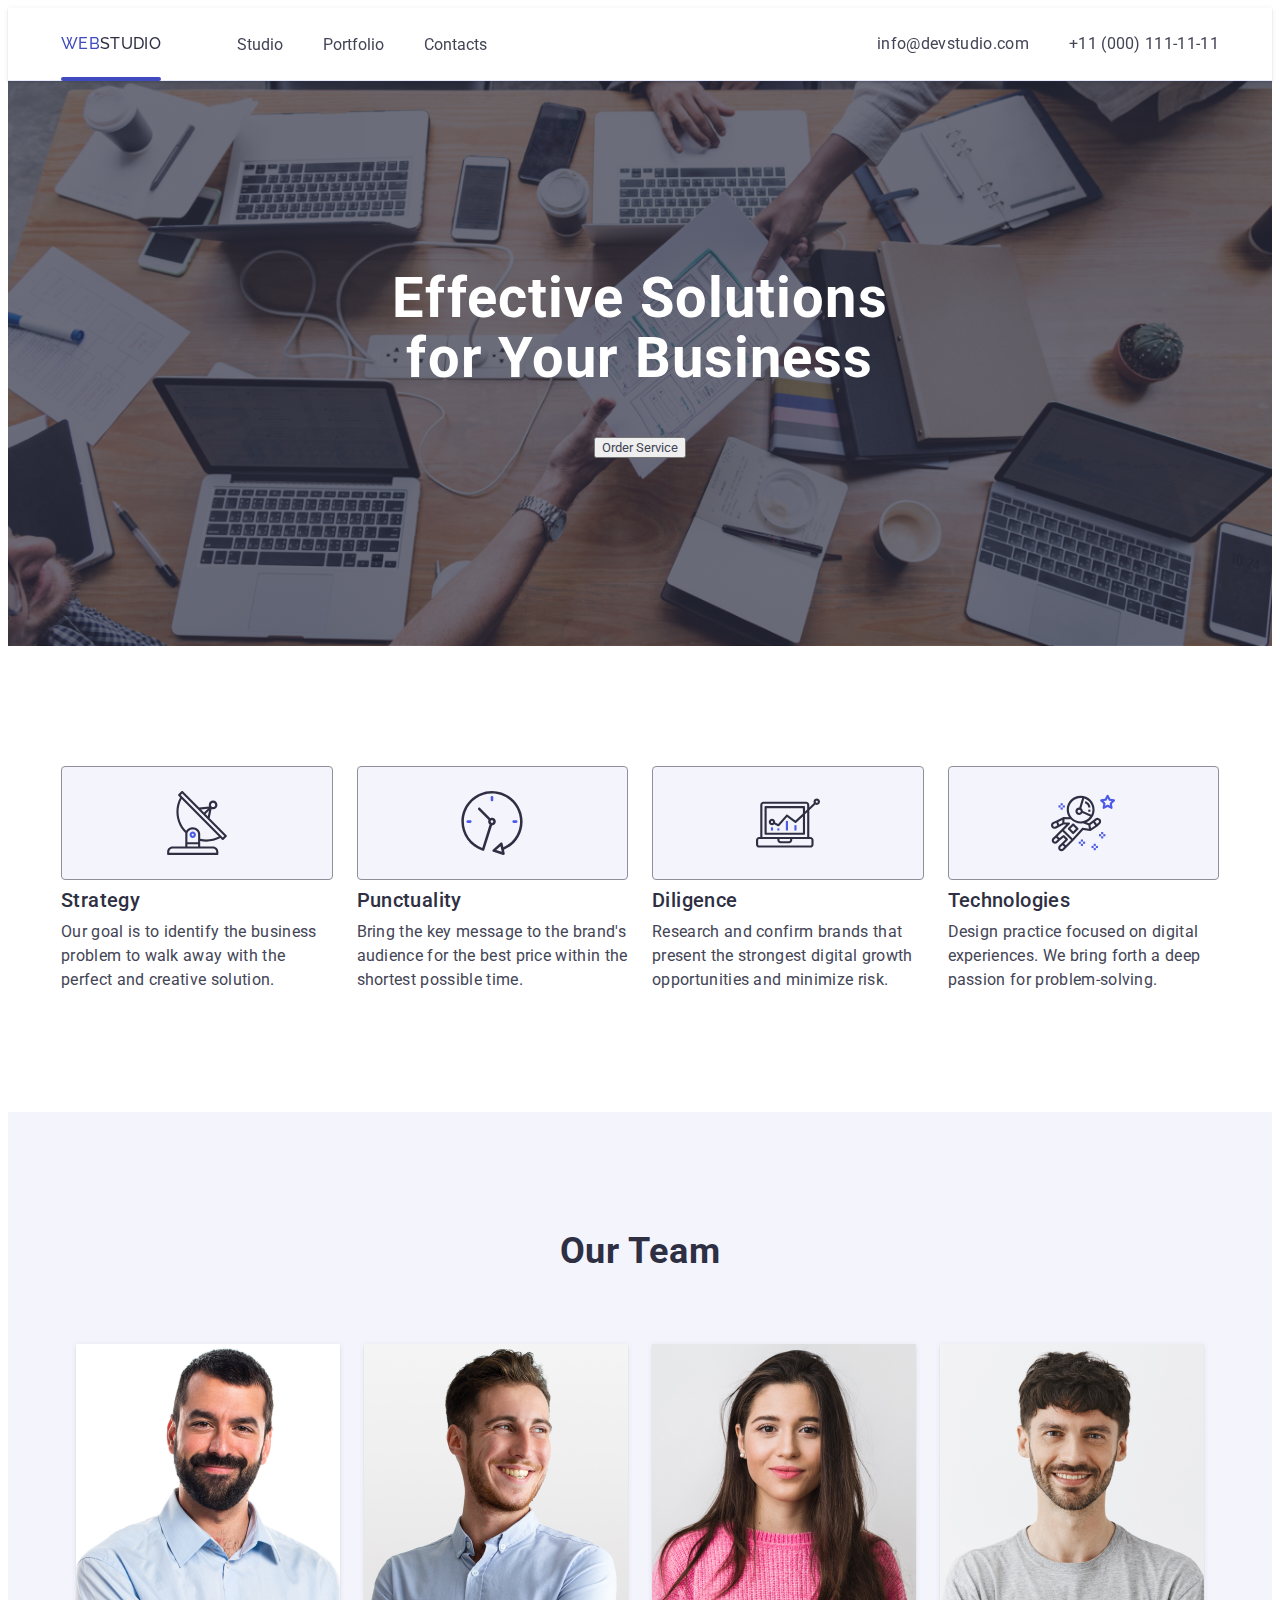
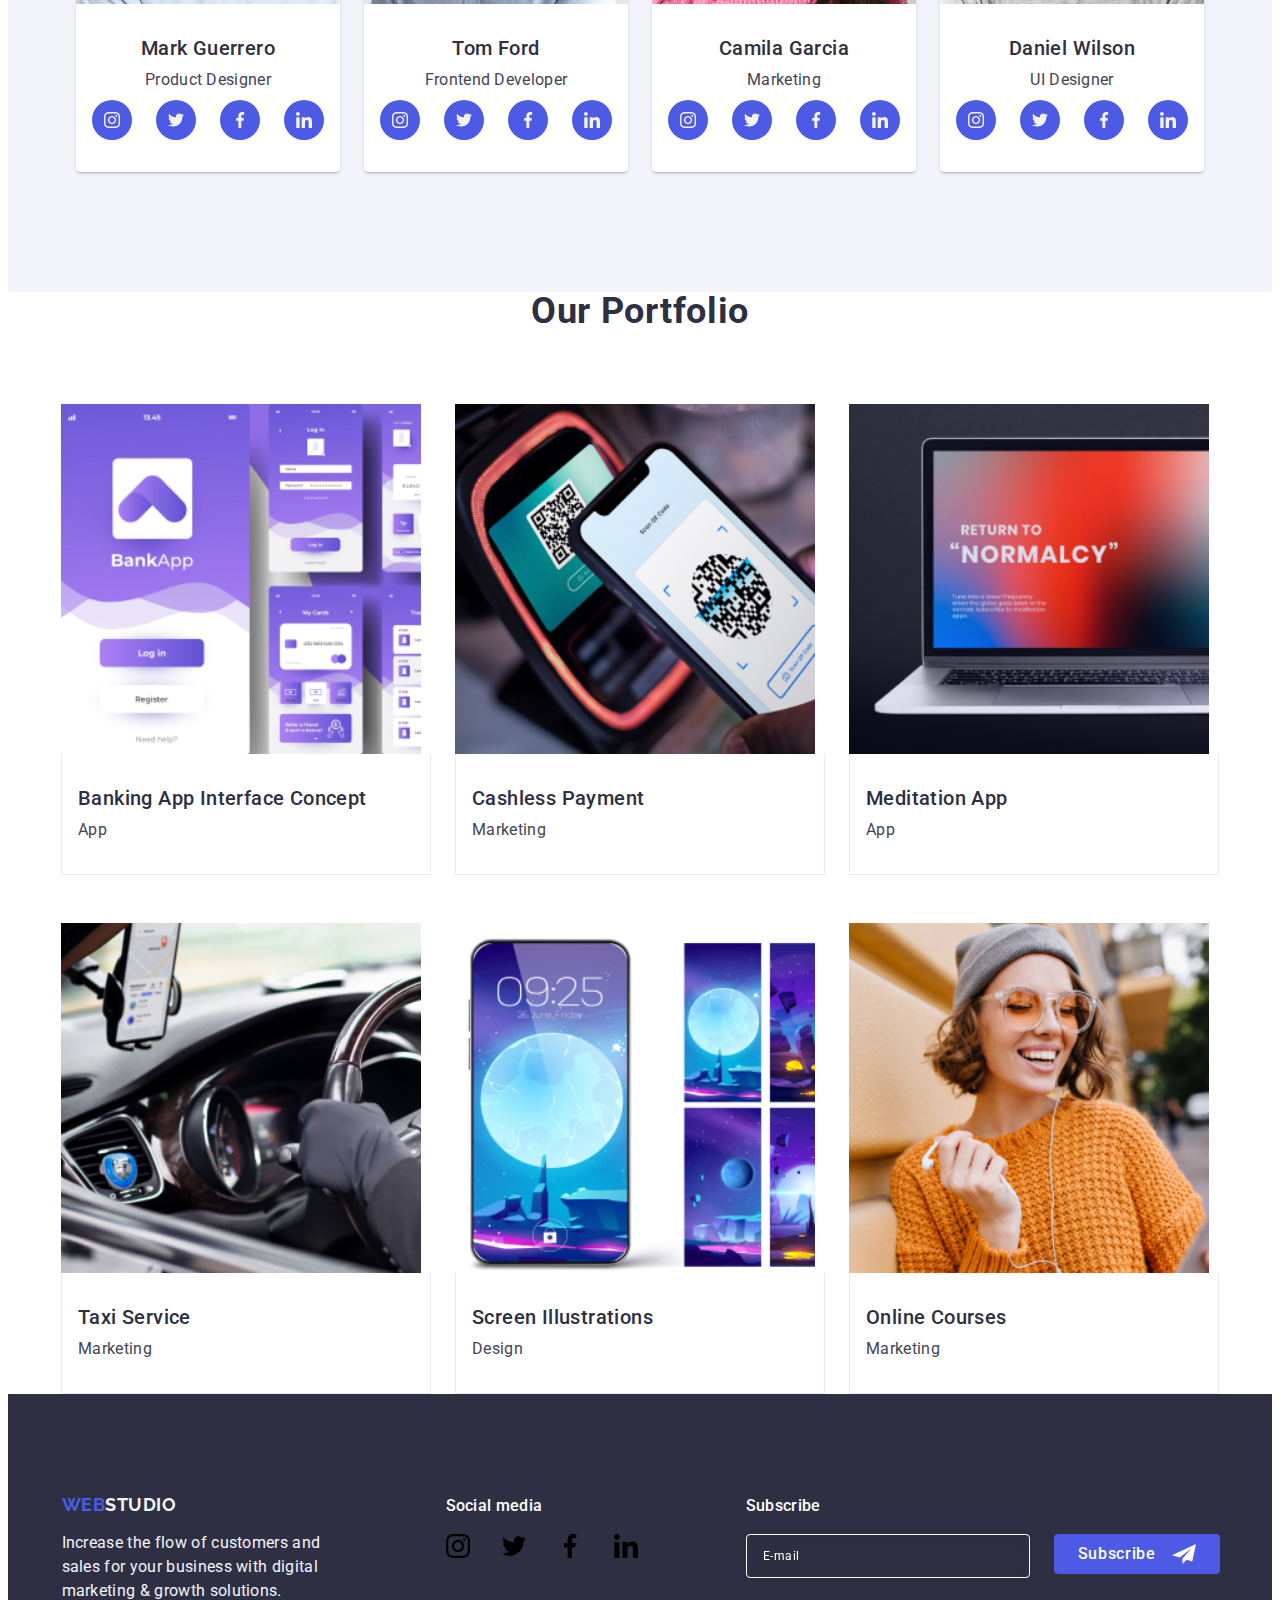
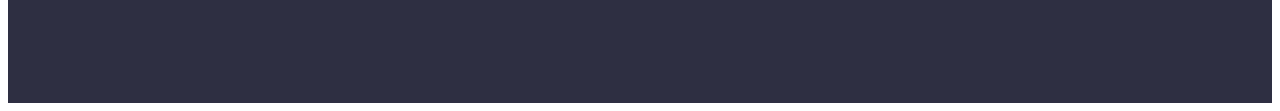
==== commit d23ef445: "Соціалка" ====
--- a/index.html
+++ b/index.html
@@ -78,9 +78,7 @@
       <section class="advantages section">
         <div class="advantages-content container">
           <h2 class="visually-hidden">Features</h2>
-          <h2 class="advantages-title visually-hidden">Advantages</h2>
-
-          <ul class="advantages-list list">
+              <ul class="advantages-list list">
             <li class="advantages-item">
               <div class="advantages-item-content">
                 <svg class="advantages-icon" width="64" height="64">
@@ -141,7 +139,7 @@
       </section>
       
       <!-- team -->
-      <section class="team section">
+      <section class="team section" id="team">
         <div class="team-content container">
           <h2 class="team-title">Our Team</h2>
 
@@ -327,7 +325,7 @@
       <!-- Portfolio -->
       <section class="categories">
         <div class="categories-content container">
-          <h1 class="categories-title visually-hidden">Categories</h1>
+          <h1 class="categories-title">Our Portfolio</h1>
       <ul class="gallery-list list">
             <li class="gallery-item">
               <a class="gallery-link link" href="">
@@ -554,6 +552,7 @@
           <form class="subscribe-form">
             <label class="subscribe-label" title="subscribe">
               <input
+                id="subscribe-input"
                 class="subscribe-input"
                 type="email"
                 name="email"
@@ -573,7 +572,7 @@
     </footer>
 
     <div data-modal class="modal is-hidden">
-      <div class="modal-vindow">
+      <div class="modal-window">
         <button class="modal-close" data-modal-close type="button">
           <svg class="modal-icon-close" width="8" height="8">
             <use href="./images/icons.svg#icon-close-black"></use>
@@ -657,8 +656,10 @@
                   <use href="./images/icons.svg#icon-true"></use>
                 </svg>
               </span>
-              I accept the terms and conditions of the
-              <a class="check-policy" href="">Privacy Policy</a>
+              <div class="checkbox-label-text">
+                I accept the terms and conditions of the
+                <a class="policy-link" href="">Privacy Policy</a>
+              </div>
             </label>
           </div>
 
--- a/css/styles.css
+++ b/css/styles.css
@@ -1,7 +1,7 @@
 body {
-    font-family: 'Roboto', sans-serif;
-    color: #434455;
-    background-color: #ffffff;
+  font-family: 'Roboto', sans-serif;
+  color: #434455;
+  background-color: #ffffff;
 }
 
 p,
@@ -11,243 +11,169 @@
 h4,
 h5,
 h6 {
-    padding: 0;
-    margin: 0;
+  padding: 0;
+  margin: 0;
 }
 
 a {
-    text-decoration: none;
-    color: currentColor;
+  text-decoration: none;
+  color: currentColor;
 }
 
 ul {
-    list-style: none;
-    margin-top: 0;
-    margin-bottom: 0;
-    padding-left: 0;
+  list-style: none;
+  margin-top: 0;
+  margin-bottom: 0;
+  padding-left: 0;
 }
 
 button {
-    cursor: pointer;
-    font-family: inherit;
-    color: currentColor;
+  cursor: pointer;
+  font-family: inherit;
+  color: currentColor;
 }
 
 input {
-    font-family: inherit;
+  font-family: inherit;
 }
 
 img {
-    display: block;
+  display: block;
 }
 
 address {
-    font-style: normal;
+  font-style: normal;
 }
 /* conteiner */
+
 .container {
-    max-width: 320px;
-    min-width: 320px;
-    padding: 0 16px;
-    margin: 0 auto;
-}
+  max-width: 320px;
+  min-width: 320px;
+  padding: 0 16px;
+  margin: 0 auto;
+}
+
 .section {
-    padding-top: 96px;
-    padding-bottom: 96px;
-}
+  padding-top: 96px;
+  padding-bottom: 96px;
+}
+
 .visually-hidden {
-    position: absolute;
-    width: 1px;
-    height: 1px;
-    margin: -1px;
-    border: 0;
-    padding: 0;
-    white-space: nowrap;
-    clip-path: inset(100%);
-    clip: rect(0 0 0 0);
-    overflow: hidden;
-
-    /* header */
-
-
+  position: absolute;
+  width: 1px;
+  height: 1px;
+  margin: -1px;
+  border: 0;
+  padding: 0;
+  white-space: nowrap;
+  clip-path: inset(100%);
+  clip: rect(0 0 0 0);
+  overflow: hidden;
+}
+@media screen and (min-width: 768px) {
+  .container {
+    min-width: 768px;
+  }
+}
+
+@media screen and (min-width: 1158px) {
+  .container {
+    min-width: 1158px;
+    padding: 0 15px;
+  }
+
+  .section {
+    padding-top: 120px;
+    padding-bottom: 120px;
+  }
+}
+/* header */
 .header {
-            background-color: #fff;
-            border-bottom: 1px solid #e7e9fc;
-            position: sticky;
-            top: 0;
-            z-index: 90;
-            box-shadow: 0px 2px 1px rgba(46, 47, 66, 0.08),
-                0px 1px 1px rgba(46, 47, 66, 0.16), 0px 1px 6px rgba(46, 47, 66, 0.08);
-        }
-.header-content{
-    display: flex;
-        align-items: center;
-        justify-content: space-between;
-}
-.nav{
-    display: flex;
-        align-items: center;
-}
-.logo{
-    font-family: 'Raleway', sans-serif;
-        color: #4d5ae5;
-        font-size: 18px;
-        font-weight: 700;
-        line-height: 1.17;
-        letter-spacing: 0.03em;
-        text-transform: uppercase;
-        padding: 16px 0;
-        display: block;
-}
-.logo-span{
-color: #2e2f42;
-}
-.nav-list{
-    display: none;
-}
-.address{
-    display: none;
+  background-color: #fff;
+  border-bottom: 1px solid #e7e9fc;
+  position: sticky;
+  top: 0;
+  z-index: 90;
+  box-shadow: 0px 2px 1px rgba(46, 47, 66, 0.08),
+    0px 1px 1px rgba(46, 47, 66, 0.16), 0px 1px 6px rgba(46, 47, 66, 0.08);
+}
+.header-content {
+  display: flex;
+  align-items: center;
+  justify-content: space-between;
+}
+
+.nav {
+  display: flex;
+  align-items: center;
+}
+
+.logo {
+  font-family: 'Raleway', sans-serif;
+  color: #4d5ae5;
+  font-size: 18px;
+  font-weight: 700;
+  line-height: 1.17;
+  letter-spacing: 0.03em;
+  text-transform: uppercase;
+  padding: 16px 0;
+  display: block;
+}
+.logo-span {
+  color: #2e2f42;
+}
+.nav-list {
+  display: none;
+}
+.address {
+  display: none;
 }
 .burger-menu-button {
+  display: flex;
+  align-items: center;
+  justify-content: center;
+  width: 24px;
+  height: 24px;
+  padding: 0;
+  background-color: transparent;
+  border: none;
+}
+
+.burger-menu-button:focus-visible {
+  border-radius: 2px;
+  outline: 1px solid rgba(46, 47, 66, 0.4);
+}
+
+.burger-menu-icon {
+  fill: #2f2f37;
+}
+@media screen and (min-width: 768px) {
+  .logo {
+    margin-right: 120px;
+    padding: 24px 0;
+  }
+
+  .nav-list {
     display: flex;
     align-items: center;
-    justify-content: center;
-    width: 24px;
-    height: 24px;
-    padding: 0;
-    background-color: transparent;
-    border: none;
-}
-.burger-menu-button:focus-visible {
-    border-radius: 2px;
-    outline: 1px solid rgba(46, 47, 66, 0.4);
-}
-
-.burger-menu-icon {
-    fill: #2f2f37;
-}
-
-}
- 
-/* Main */
- 
-.intro{
-    background-color: #2e2f42;
-        max-width: 320px;
-        padding: 72px 0;
-        margin: 0 auto;
-        background-image: linear-gradient(rgba(46, 47, 66, 0.7),
-                rgba(46, 47, 66, 0.7)),
-            url(../images/webstudio/hero_img_mob.jpg);
-        background-repeat: no-repeat;
-        background-position: center;
-        background-size: cover;
-}
-@media screen and (min-device-pixel-ratio: 2),
-screen and (min-resolution: 192dpi),
-screen and (min-resolution: 2dppx) 
-{.intro{
-    background-image: linear-gradient(rgba(46, 47, 66, 0.7),
-                rgba(46, 47, 66, 0.7)),
-            url(../images/webstudio/card4_mob@2x.jpg);
-}
-}
-.intro-content{
-    text-align: center;
-}
-.ntro-title{
-max-width: 216px;
-    margin: 0 auto;
-    margin-bottom: 72px;
-    color: #fff;
-    font-size: 36px;
-    font-weight: 700;
-    line-height: 1.11;
-    letter-spacing: 0.02em;
-    text-transform: capitalize;
-}
-.intro-button{
-    color: #fff;
-        font-size: 16px;
-        font-weight: 500;
-        line-height: 1.5;
-        letter-spacing: 0.04em;
-        background-color: #4d5ae5;
-        cursor: pointer;
-        display: block;
-        min-width: 169px;
-        height: 56px;
-        padding: 16px 32px;
-        margin: 0 auto;
-        border: none;
-        border-radius: 4px;
-        box-shadow: 0px 4px 4px 0px rgba(0, 0, 0, 0.15);
-        transition: background-color 250ms cubic-bezier(0.4, 0, 0.2, 1);
-}
-.intro-button:hover,
-.intro-button:focus{
-background-color: #404bbf;
-}
-
-/* advantages */
- .advantages-list{
-    display: flex;
-        flex-direction: column;
-        gap: 72px;
- }
- .advantages-item-content{
-    display: none;
- }
- .advantages-icon{
-    display: none;
- }
- .advantages-subtitle{
+    gap: 40px;
+  }
+
+  .logo-link {
+    position: relative;
     color: #2e2f42;
-        font-size: 36px;
-        font-weight: 700;
-        line-height: 1.11;
-        letter-spacing: 0.02em;
-        margin-bottom: 8px;
-        text-align: center;
-        text-transform: capitalize;
- }
- .advantages-text{
-font-size: 16px;
+    font-size: 16px;
     font-weight: 500;
     line-height: 1.5;
     letter-spacing: 0.02em;
- }
-/* width 768 */
-
-
-@media screen and (min-width: 768px) {
-    .container {
-        min-width: 768px;
-    }
-    .logo{
-        margin-right: 120px;
-            padding: 24px 0;
-    }
-.nav-list{
-    display: flex;
-        align-items: center;
-        gap: 40px;
-}
-.nav-item{
-    position: relative;
-        color: #2e2f42;
-        font-size: 16px;
-        font-weight: 500;
-        line-height: 1.5;
-        letter-spacing: 0.02em;
-        padding: 24px 0;
-        display: block;
-        transition: color 250ms cubic-bezier(0.4, 0, 0.2, 1);
-}
-.logo-link{
+    padding: 24px 0;
+    display: block;
+    transition: color 250ms cubic-bezier(0.4, 0, 0.2, 1);
+  }
+  .logo {
     color: #404bbf;
-}
-.logo-link:after {
+  }
+  .logo::after {
     position: absolute;
     display: block;
     content: '';
@@ -257,112 +183,239 @@
     background-color: #404bbf;
     bottom: -1px;
     left: 0;
-}
-.link:hover,
-.link:focus{
-color: #404bbf;
-}
-.address {
-    display: flex;
-}
-.address-list {
+  }
+  .nav-item:hover,
+  .nav-item:focus {
+    color: #404bbf;
+  }
+  .address {
+    display: flex;
+  }
+  .address-list {
     display: flex;
     flex-direction: column;
     align-items: center;
-}
-.address-item:hover,
-.address-item:focus{
+  }
+  .address-item {
+    color: #434455;
+    font-size: 12px;
+    font-weight: 400;
+    line-height: 1.17;
+    letter-spacing: 0.04em;
+    padding: 6px 0;
+    display: block;
+    transition: color 250ms cubic-bezier(0.4, 0, 0.2, 1);
+  }
+
+  .address-item:hover,
+  .address-item:focus {
     color: #404bbf;
-}
-.burger-menu-button {
+  }
+
+  .burger-menu-button {
     display: none;
-}
-.intro{
+  }
+}
+@media screen and (min-width: 1158px) {
+  .logo {
+    margin-right: 76px;
+  }
+
+  .address-list {
+    display: flex;
+    flex-direction: row;
+    align-items: center;
+    gap: 40px;
+  }
+
+  .address-item {
+    font-size: 16px;
+    line-height: 1.5;
+    letter-spacing: 0.02em;
+    padding: 24px 0;
+  }
+}
+
+/* intro */
+.intro-content {
+  text-align: center;
+}
+
+.intro {
+  background-color: #2e2f42;
+  max-width: 320px;
+  padding: 72px 0;
+  margin: 0 auto;
+  background-image: linear-gradient(
+      rgba(46, 47, 66, 0.7),
+      rgba(46, 47, 66, 0.7)
+    ),
+    url(../images/webstudio/hero_img_mob.jpg);
+  background-repeat: no-repeat;
+  background-position: center;
+  background-size: cover;
+}
+
+@media screen and (min-device-pixel-ratio: 2),
+  screen and (min-resolution: 192dpi),
+  screen and (min-resolution: 2dppx) {
+  .intro {
+    background-image: linear-gradient(
+        rgba(46, 47, 66, 0.7),
+        rgba(46, 47, 66, 0.7)
+      ),
+      url(../images/webstudio/hero_img_mob@2x.jpg);
+  }
+}
+
+.intro-title {
+  max-width: 216px;
+  margin: 0 auto;
+  margin-bottom: 72px;
+  color: #fff;
+  font-size: 36px;
+  font-weight: 700;
+  line-height: 1.11;
+  letter-spacing: 0.02em;
+  text-transform: capitalize;
+}
+
+.intro-btn {
+  color: #fff;
+  font-size: 16px;
+  font-weight: 500;
+  line-height: 1.5;
+  letter-spacing: 0.04em;
+  background-color: #4d5ae5;
+  cursor: pointer;
+  display: block;
+  min-width: 169px;
+  height: 56px;
+  padding: 16px 32px;
+  margin: 0 auto;
+  border: none;
+  border-radius: 4px;
+  box-shadow: 0px 4px 4px 0px rgba(0, 0, 0, 0.15);
+  transition: background-color 250ms cubic-bezier(0.4, 0, 0.2, 1);
+}
+
+.intro-btn:hover,
+.intro-btn:focus {
+  background-color: #404bbf;
+}
+
+@media screen and (min-width: 768px) {
+  .intro {
     max-width: 768px;
-        padding: 112px 0;
-        background-image: linear-gradient(rgba(46, 47, 66, 0.7),
-                rgba(46, 47, 66, 0.7)),
-            url(../images/webstudio/hero_tab.jpg);
-}
-@media screen and (min-device-pixel-ratio: 2),
-screen and (min-resolution: 192dpi),
-screen and (min-resolution: 2dppx) {
+    padding: 112px 0;
+    background-image: linear-gradient(
+        rgba(46, 47, 66, 0.7),
+        rgba(46, 47, 66, 0.7)
+      ),
+      url(../images/webstudio/hero_tab.jpg);
+  }
+
+  @media screen and (min-device-pixel-ratio: 2),
+    screen and (min-resolution: 192dpi),
+    screen and (min-resolution: 2dppx) {
     .intro {
-        background-image: linear-gradient(rgba(46, 47, 66, 0.7),
-                rgba(46, 47, 66, 0.7)),
-            url(../images/webstudio/hero_tab@x2.jpg);
-    }
-}
-.intro-title{
-max-width: 496px;
+      background-image: linear-gradient(
+          rgba(46, 47, 66, 0.7),
+          rgba(46, 47, 66, 0.7)
+        ),
+        url(../images/webstudio/hero_tab@x2.jpg);
+    }
+  }
+
+  .intro-title {
+    max-width: 496px;
     margin-bottom: 52px;
     font-size: 56px;
     line-height: 1.07;
     text-transform: none;
-}
-.advantages-subtitle{
-text-align: left;
-}
-.advantages-list{
-display: flex;
+  }
+}
+
+@media screen and (min-width: 1158px) {
+  .intro {
+    max-width: 1440px;
+    padding: 188px 0;
+    background-image: linear-gradient(
+        rgba(46, 47, 66, 0.7),
+        rgba(46, 47, 66, 0.7)
+      ),
+      url(../images/webstudio/hero_desk.jpg);
+  }
+
+  @media screen and (min-device-pixel-ratio: 2),
+    screen and (min-resolution: 192dpi),
+    screen and (min-resolution: 2dppx) {
+    .intro {
+      background-image: linear-gradient(
+          rgba(46, 47, 66, 0.7),
+          rgba(46, 47, 66, 0.7)
+        ),
+        url(../images/webstudio/hero_desk@x2.jpg);
+    }
+  }
+
+  .intro-title {
+    margin-bottom: 48px;
+  }
+}
+/* advantages */
+.advantages-list {
+  display: flex;
+  flex-direction: column;
+  gap: 72px;
+}
+
+.advantages-item-content {
+  display: none;
+}
+
+.advantages-icon {
+  display: none;
+}
+
+.advantages-subtitle {
+  color: #2e2f42;
+  font-size: 36px;
+  font-weight: 700;
+  line-height: 1.11;
+  letter-spacing: 0.02em;
+  margin-bottom: 8px;
+  text-align: center;
+  text-transform: capitalize;
+}
+
+.advantages-text {
+  font-size: 16px;
+  font-weight: 500;
+  line-height: 1.5;
+  letter-spacing: 0.02em;
+}
+
+@media screen and (min-width: 768px) {
+  .advantages-subtitle {
+    text-align: left;
+  }
+
+  .advantages-list {
+    display: flex;
     flex-direction: row;
     flex-wrap: wrap;
     gap: 72px 24px;
-}
-.advantages-item{
-flex-basis: calc((100% - 24px) / 2);
-}
-
-
-/* width 1158 */
-
+  }
+
+  .advantages-item {
+    flex-basis: calc((100% - 24px) / 2);
+  }
+}
 
 @media screen and (min-width: 1158px) {
-    .container {
-        min-width: 1158px;
-        padding: 0 15px;
-    }
-
-    .section {
-        padding-top: 120px;
-        padding-bottom: 120px;
-    }
-    .logo{
-    margin-right: 76px;
-}
-.address-list {
-        display: flex;
-        flex-direction: row;
-        align-items: center;
-        gap: 40px;
-    }
-     .address-item{
-        font-size: 16px;
-        line-height: 1.5;
-        letter-spacing: 0.02em;
-        padding: 24px 0;
-     }
-}
-    .intro {
-        max-width: 1440px;
-        padding: 188px 0;
-        background-image: linear-gradient(rgba(46, 47, 66, 0.7),
-                rgba(46, 47, 66, 0.7)),
-        url(../images/webstudio/hero_desk.jpg)}
-    
-         @media screen and (min-device-pixel-ratio: 2),
-         screen and (min-resolution: 192dpi),
-         screen and (min-resolution: 2dppx) {
-.intro {
-         background-image: linear-gradient(rgba(46, 47, 66, 0.7),
-                         rgba(46, 47, 66, 0.7)),
-                     url(../images/webstudio/hero_desk@x2.jpg);
-             }
-.intro-title{
-    margin-bottom: 48px;
-}
-.advantages-item-content{
-display: flex;
+  .advantages-item-content {
+    display: flex;
     align-items: center;
     justify-content: center;
     height: 112px;
@@ -370,23 +423,691 @@
     border: 1px solid #8e8f99;
     background: #f4f4fd;
     margin-bottom: 8px;
-}
-.advantages-icon{
+  }
+
+  .advantages-icon {
     display: block;
-}
-.advantages-subtitle {
-font-size: 20px;
+  }
+
+  .advantages-subtitle {
+    font-size: 20px;
     font-weight: 500;
     line-height: 1.2;
     letter-spacing: 0.02em;
-}
-.advantages-text{
+  }
+
+  .advantages-text {
     font-size: 16px;
-        font-weight: 400;
+    font-weight: 400;
+    line-height: 1.5;
+    letter-spacing: 0.02em;
+  }
+
+  .advantages-item {
+    flex-basis: calc((100% - 72px) / 4);
+  }
+}
+
+/* team */
+.team {
+  background-color: #f4f4fd;
+}
+
+.team-title {
+  color: #2e2f42;
+  text-align: center;
+  font-size: 36px;
+  font-weight: 700;
+  line-height: 1.11;
+  letter-spacing: 0.02em;
+  text-transform: capitalize;
+  margin-bottom: 72px;
+  text-transform: capitalize;
+}
+
+.team-list {
+  display: flex;
+  flex-direction: column;
+  align-items: center;
+  gap: 72px;
+}
+
+.team-item {
+  max-width: 264px;
+  background-color: #ffffff;
+  border-radius: 0px 0px 4px 4px;
+  box-shadow: 0px 2px 1px 0px rgba(46, 47, 66, 0.08),
+    0px 1px 1px 0px rgba(46, 47, 66, 0.16),
+    0px 1px 6px 0px rgba(46, 47, 66, 0.08);
+}
+
+.team-info {
+  padding: 32px 0;
+}
+
+.team-subtitle {
+  color: #2e2f42;
+  font-size: 20px;
+  font-weight: 500;
+  line-height: 1.2;
+  letter-spacing: 0.02em;
+  text-align: center;
+  margin-bottom: 8px;
+}
+
+.team-text {
+  font-size: 16px;
+  line-height: 1.5;
+  letter-spacing: 0.02em;
+  text-align: center;
+  margin-bottom: 8px;
+}
+
+.team-info-list {
+  display: flex;
+  gap: 24px;
+  justify-content: center;
+}
+
+.team-info-list-item {
+  height: 40px;
+  width: 40px;
+}
+
+.team-icon-social {
+  display: flex;
+  align-items: center;
+  justify-content: center;
+  width: 100%;
+  height: 100%;
+  border-radius: 50%;
+  background-color: #4d5ae5;
+  transition: background-color 250ms cubic-bezier(0.4, 0, 0.2, 1);
+}
+
+.team-icon-social:hover,
+.team-icon-social:focus {
+  background-color: #404bbf;
+}
+
+.team-icon {
+  fill: #f4f4fd;
+}
+
+@media screen and (min-width: 768px) {
+  .team-list {
+    display: flex;
+    flex-direction: row;
+    flex-wrap: wrap;
+    gap: 64px 24px;
+    justify-content: center;
+  }
+
+  .team-item {
+    flex-basis: calc((100% - 21px) / 2);
+  }
+}
+
+@media screen and (min-width: 1158px) {
+  .team-item {
+    flex-basis: calc((100% - 72px) / 4);
+  }
+}
+/* portfolio */
+.categories-title {
+    color: #2e2f42;
+    text-align: center;
+    font-size: 36px;
+    font-weight: 700;
+    line-height: 1.11;
+    letter-spacing: 0.02em;
+    text-transform: capitalize;
+    margin-bottom: 72px;
+}
+
+.gallery-list {
+    display: flex;
+    flex-direction: column;
+    gap: 48px;
+}
+
+.gallery-image {
+    object-fit: cover;
+}
+
+.gallery-img {
+    position: relative;
+    overflow: hidden;
+    height: 280px;
+}
+
+.gallery-item {
+    display: flex;
+    flex-direction: column;
+    transition: box-shadow 250ms cubic-bezier(0.4, 0, 0.2, 1);
+}
+.gallery-img-p {
+    display: none;
+}
+
+.gallery-item-text {
+    padding: 32px 16px;
+    border: 1px solid #e7e9fc;
+    border-top: none;
+    flex-grow: 1;
+}
+
+.gallery-subtitle {
+    color: #2e2f42;
+    font-size: 20px;
+    font-weight: 500;
+    line-height: 1.2;
+    letter-spacing: 0.02em;
+    margin-bottom: 8px;
+}
+
+.gallery-text {
+    font-size: 16px;
+    line-height: 1.5;
+    letter-spacing: 0.02em;
+}
+
+.gallery-item:hover,
+.gallery-item:focus {
+    box-shadow: 0px 2px 1px 0px rgba(46, 47, 66, 0.08),
+        0px 1px 1px 0px rgba(46, 47, 66, 0.16),
+        0px 1px 6px 0px rgba(46, 47, 66, 0.08);
+}
+
+@media screen and (min-width: 768px) {
+    .gallery-list {
+        display: flex;
+        flex-direction: row;
+        flex-wrap: wrap;
+        gap: 72px 24px;
+        justify-content: center;
+    }
+
+    .gallery-img {
+        height: auto;
+    }
+
+    .gallery-item {
+        width: calc((100% - 24px) / 2);
+    }
+}
+
+@media screen and (min-width: 1158px) {
+    .gallery-img-p {
+        display: block;
+        color: #f4f4fd;
+        font-size: 16px;
         line-height: 1.5;
         letter-spacing: 0.02em;
-}
-.advantages-item{
-flex-basis: calc((100% - 72px) / 4);
-}
-}+        padding: 40px 32px;
+        background-color: #4d5ae5;
+        position: absolute;
+        top: 0;
+        left: 0;
+        width: 100%;
+        height: 100%;
+        transform: translateY(100%);
+        transition: transform 250ms cubic-bezier(0.4, 0, 0.2, 1);
+    }
+
+    .gallery-item:hover .gallery-img-p,
+    .gallery-item:focus .gallery-img-p {
+        transform: translateY(0%);
+    }
+
+    .gallery-list {
+        gap: 48px 24px;
+    }
+
+    .gallery-item {
+        width: calc((100% - 48px) / 3);
+    }
+}
+/* footer */
+.footer {
+    background-color: #2e2f42;
+    padding-top: 96px;
+    padding-bottom: 96px;
+}
+
+.footer-content {
+    display: flex;
+    flex-direction: column;
+    gap: 72px;
+    justify-content: center;
+}
+
+.footer-logo {
+    display: block;
+    color: #4d5ae5;
+    font-family: 'Raleway', sans-serif;
+    font-size: 18px;
+    font-weight: 700;
+    line-height: 1.17;
+    letter-spacing: 0.03em;
+    text-transform: uppercase;
+    margin-bottom: 16px;
+    text-align: center;
+}
+
+.footer-logo-span {
+    color: #f4f4fd;
+}
+
+.footer-text {
+    color: #f4f4fd;
+    font-size: 16px;
+    line-height: 1.5;
+    letter-spacing: 0.02em;
+    max-width: 288px;
+}
+
+.footer-social-text {
+    color: #ffffff;
+    font-size: 16px;
+    font-weight: 500;
+    line-height: 1.5;
+    letter-spacing: 0.02em;
+    margin-bottom: 16px;
+    text-align: center;
+}
+
+.footer-social-list {
+    display: flex;
+    gap: 16px;
+    justify-content: center;
+}
+
+.footer-social-item {
+    height: 40px;
+    width: 40px;
+}
+
+.footer-social-linc {
+    display: flex;
+    align-items: center;
+    justify-content: center;
+    width: 100%;
+    height: 100%;
+    border-radius: 50%;
+    background-color: #4d5ae5;
+    transition: background-color 250ms cubic-bezier(0.4, 0, 0.2, 1);
+}
+
+.footer-social-linc:hover,
+.footer-social-linc:focus {
+    background-color: #31d0aa;
+}
+
+.footer-social-icon {
+    fill: #f4f4fd;
+}
+
+.subscribe-title {
+    margin-bottom: 16px;
+    color: #fff;
+    font-size: 16px;
+    font-weight: 500;
+    line-height: 1.5;
+    letter-spacing: 0.02em;
+    text-align: center;
+}
+
+.subscribe-input {
+    color: #fff;
+    width: 288px;
+    height: 40px;
+    font-size: 12px;
+    line-height: 1.5;
+    letter-spacing: 0.04em;
+    padding-left: 16px;
+    background-color: transparent;
+    border: 1px solid #fff;
+    border-radius: 4px;
+    filter: drop-shadow(0px 4px 4px rgba(0, 0, 0, 0.15));
+    margin-bottom: 16px;
+}
+
+.subscribe-input::placeholder {
+    color: #fff;
+}
+
+.subscribe-btn {
+    display: flex;
+    justify-content: center;
+    align-items: center;
+    min-width: 165px;
+    height: 40px;
+    padding: 8px 24px;
+    font-family: 'Roboto', sans-serif;
+    color: #fff;
+    font-size: 16px;
+    text-align: center;
+    font-weight: 500;
+    line-height: 1.5;
+    letter-spacing: 0.04em;
+    background-color: #4d5ae5;
+    cursor: pointer;
+    border: none;
+    border-radius: 4px;
+    transition: background-color 250ms cubic-bezier(0.4, 0, 0.2, 1);
+    margin: 0 auto;
+}
+
+.subscribe-icon {
+    margin-left: 16px;
+    fill: #ffffff;
+}
+
+.subscribe-btn:hover,
+.subscribe-btn:focus {
+    background-color: #404bbf;
+}
+
+@media screen and (min-width: 768px) {
+    .footer {}
+
+    .footer-content {
+        flex-direction: row;
+        flex-wrap: wrap;
+        gap: 72px 24px;
+        align-items: baseline;
+        justify-content: start;
+        padding-left: 108px;
+    }
+
+    .footer-logo {
+        text-align: left;
+    }
+
+    .footer-text {
+        max-width: 264px;
+    }
+
+    .footer-social-text {
+        text-align: left;
+    }
+
+    .subscribe-form {
+        display: flex;
+        gap: 24px;
+    }
+
+    .subscribe-title {
+        text-align: left;
+    }
+
+    .subscribe-input {
+        width: 264px;
+        margin-bottom: 0;
+    }
+}
+
+@media screen and (min-width: 1158px) {
+    .footer {
+        padding-top: 100px;
+        padding-bottom: 100px;
+    }
+
+    .footer-content {
+        gap: 0;
+        padding-left: 16px;
+    }
+
+    .footer-content-text {
+        margin-right: 120px;
+    }
+
+    .subscribe {
+        margin: 0 0 0 auto;
+    }
+}
+/* modal */
+.modal {
+    position: fixed;
+    top: 0;
+    left: 0;
+    width: 100%;
+    height: 100%;
+    z-index: 98;
+    background-color: rgba(46, 47, 66, 0.4);
+    opacity: 0;
+    visibility: hidden;
+    pointer-events: none;
+    transition: opacity 250ms cubic-bezier(0.4, 0, 0.2, 1),
+        visibility 250ms cubic-bezier(0.4, 0, 0.2, 1);
+}
+
+.modal {
+    position: absolute;
+    width: 288px;
+    height: 623px;
+    border-radius: 4px;
+    background-color: #fcfcfc;
+    top: 50%;
+    left: 50%;
+    transform: translate(-50%, -50%);
+    padding: 72px 16px 24px 16px;
+    box-shadow: 0px 1px 1px rgba(0, 0, 0, 0.14), 0px 1px 3px rgba(0, 0, 0, 0.12),
+        0px 2px 1px rgba(0, 0, 0, 0.2);
+    transition: transform 250ms cubic-bezier(0.4, 0, 0.2, 1);
+}
+
+.modal-close {
+    display: flex;
+    align-items: center;
+    justify-content: center;
+    position: absolute;
+    top: 24px;
+    right: 24px;
+    width: 24px;
+    height: 24px;
+    padding: 0;
+    background-color: #e7e9fc;
+    border-radius: 50%;
+    border: 1px solid rgba(0, 0, 0, 0.1);
+    transition: background-color 250ms cubic-bezier(0.4, 0, 0.2, 1),
+        border 250ms cubic-bezier(0.4, 0, 0.2, 1);
+}
+
+.modal-close:hover,
+.modal-close:focus {
+    background-color: #404bbf;
+    border: none;
+}
+
+.modal-close:hover .modal-icon-close,
+.modal-close:focus .modal-icon-close {
+    fill: #fff;
+}
+
+.modal-icon-close {
+    transition: fill 250ms cubic-bezier(0.4, 0, 0.2, 1);
+}
+
+.modal-title {
+    margin-bottom: 16px;
+    color: #2e2f42;
+    text-align: center;
+    font-size: 16px;
+    font-weight: 500;
+    line-height: 1.5;
+    letter-spacing: 0.02em;
+}
+
+.modal-form-content {
+    margin-bottom: 8px;
+}
+
+.user-name {
+    display: block;
+    color: #8e8f99;
+    font-size: 12px;
+    line-height: 1.17;
+    letter-spacing: 0.04em;
+    margin-bottom: 4px;
+}
+
+.inputs-content {
+    position: relative;
+    margin-bottom: 8px;
+}
+
+.modal-icon {
+    position: absolute;
+    top: 50%;
+    left: 16px;
+    fill: #2e2f42;
+    transform: translateY(-50%);
+    transition: fill 250ms cubic-bezier(0.4, 0, 0.2, 1);
+}
+
+.modal-input {
+    width: 100%;
+    height: 40px;
+    padding-left: 38px;
+    border-radius: 4px;
+    border: 1px solid rgba(46, 47, 66, 0.4);
+    background-color: transparent;
+    outline: transparent;
+    transition: border-color 250ms cubic-bezier(0.4, 0, 0.2, 1);
+}
+
+.modal-input:focus {
+    border-color: #4d5ae5;
+}
+
+.modal-input:focus+.modal-icon {
+    fill: #4d5ae5;
+}
+
+.textarea-content {
+    margin-bottom: 16px;
+}
+
+.modal-textarea {
+    display: block;
+    /* font-size: 12px; */
+    line-height: 1.17;
+    letter-spacing: 0.04em;
+    padding: 8px 16px;
+    border-radius: 4px;
+    background-color: transparent;
+    outline: transparent;
+    border: 1px solid rgba(46, 47, 66, 0.4);
+    resize: none;
+    width: 100%;
+    height: 120px;
+    transition: border-color 250ms cubic-bezier(0.4, 0, 0.2, 1);
+}
+
+.modal-textarea:focus {
+    border-color: #4d5ae5;
+}
+
+.modal-textarea::placeholder {
+    color: rgba(46, 47, 66, 0.4);
+    font-size: 12px;
+    line-height: 1.16;
+    letter-spacing: 0.04em;
+}
+
+.check-content {
+    margin-bottom: 24px;
+}
+
+.check-label {
+    display: flex;
+    align-items: center;
+    justify-content: center;
+    color: #8e8f99;
+    font-size: 12px;
+    line-height: 1.17;
+    letter-spacing: 0.04em;
+}
+
+.check-span {
+    display: inline-flex;
+    align-items: center;
+    justify-content: center;
+    flex-shrink: 0;
+    width: 16px;
+    height: 16px;
+    border: 1px solid rgba(46, 47, 66, 0.4);
+    border-radius: 2px;
+    margin-right: 8px;
+    fill: transparent;
+    transition: background-color 250ms cubic-bezier(0.4, 0, 0.2, 1),
+        border 250ms cubic-bezier(0.4, 0, 0.2, 1),
+        fill 250ms cubic-bezier(0.4, 0, 0.2, 1);
+}
+
+.modal-checkbox:focus-visible+.check-label span {
+    outline: 1px solid #2e2f42;
+}
+
+.modal-checkbox:checked+.check-label span {
+    background-color: #404bbf;
+    border: none;
+    fill: #f4f4fd;
+}
+
+.check-label-text {
+    padding: 0;
+    width: 100%;
+}
+
+.policy-link {
+    color: #4d5ae5;
+    font-size: 12px;
+    line-height: 1.33;
+    letter-spacing: 0.04em;
+    text-decoration: underline;
+}
+
+.policy-link:focus-visible {
+    outline: 1px solid #2e2f42;
+    border-radius: 2px;
+}
+
+.modal-btn {
+    display: block;
+    margin: 0 auto;
+    min-width: 169px;
+    height: 56px;
+    font-family: 'Roboto', sans-serif;
+    color: #fff;
+    text-align: center;
+    font-size: 16px;
+    font-weight: 500;
+    line-height: 1.5;
+    letter-spacing: 0.04em;
+    background-color: #4d5ae5;
+    cursor: pointer;
+    border: none;
+    border-radius: 4px;
+    box-shadow: 0px 4px 4px 0px rgba(0, 0, 0, 0.15);
+    transition: background-color 250ms cubic-bezier(0.4, 0, 0.2, 1);
+}
+
+.modal-btn:hover,
+.modal-btn:focus {
+    background-color: #404bbf;
+}
+
+.modal-btn:focus-visible {
+    outline: 1px solid #2e2f42;
+}
+
+@media screen and (min-width: 768px) {
+    .modal {
+        width: 408px;
+        height: 584px;
+        padding: 72px 24px 24px 24px;
+    }
+}
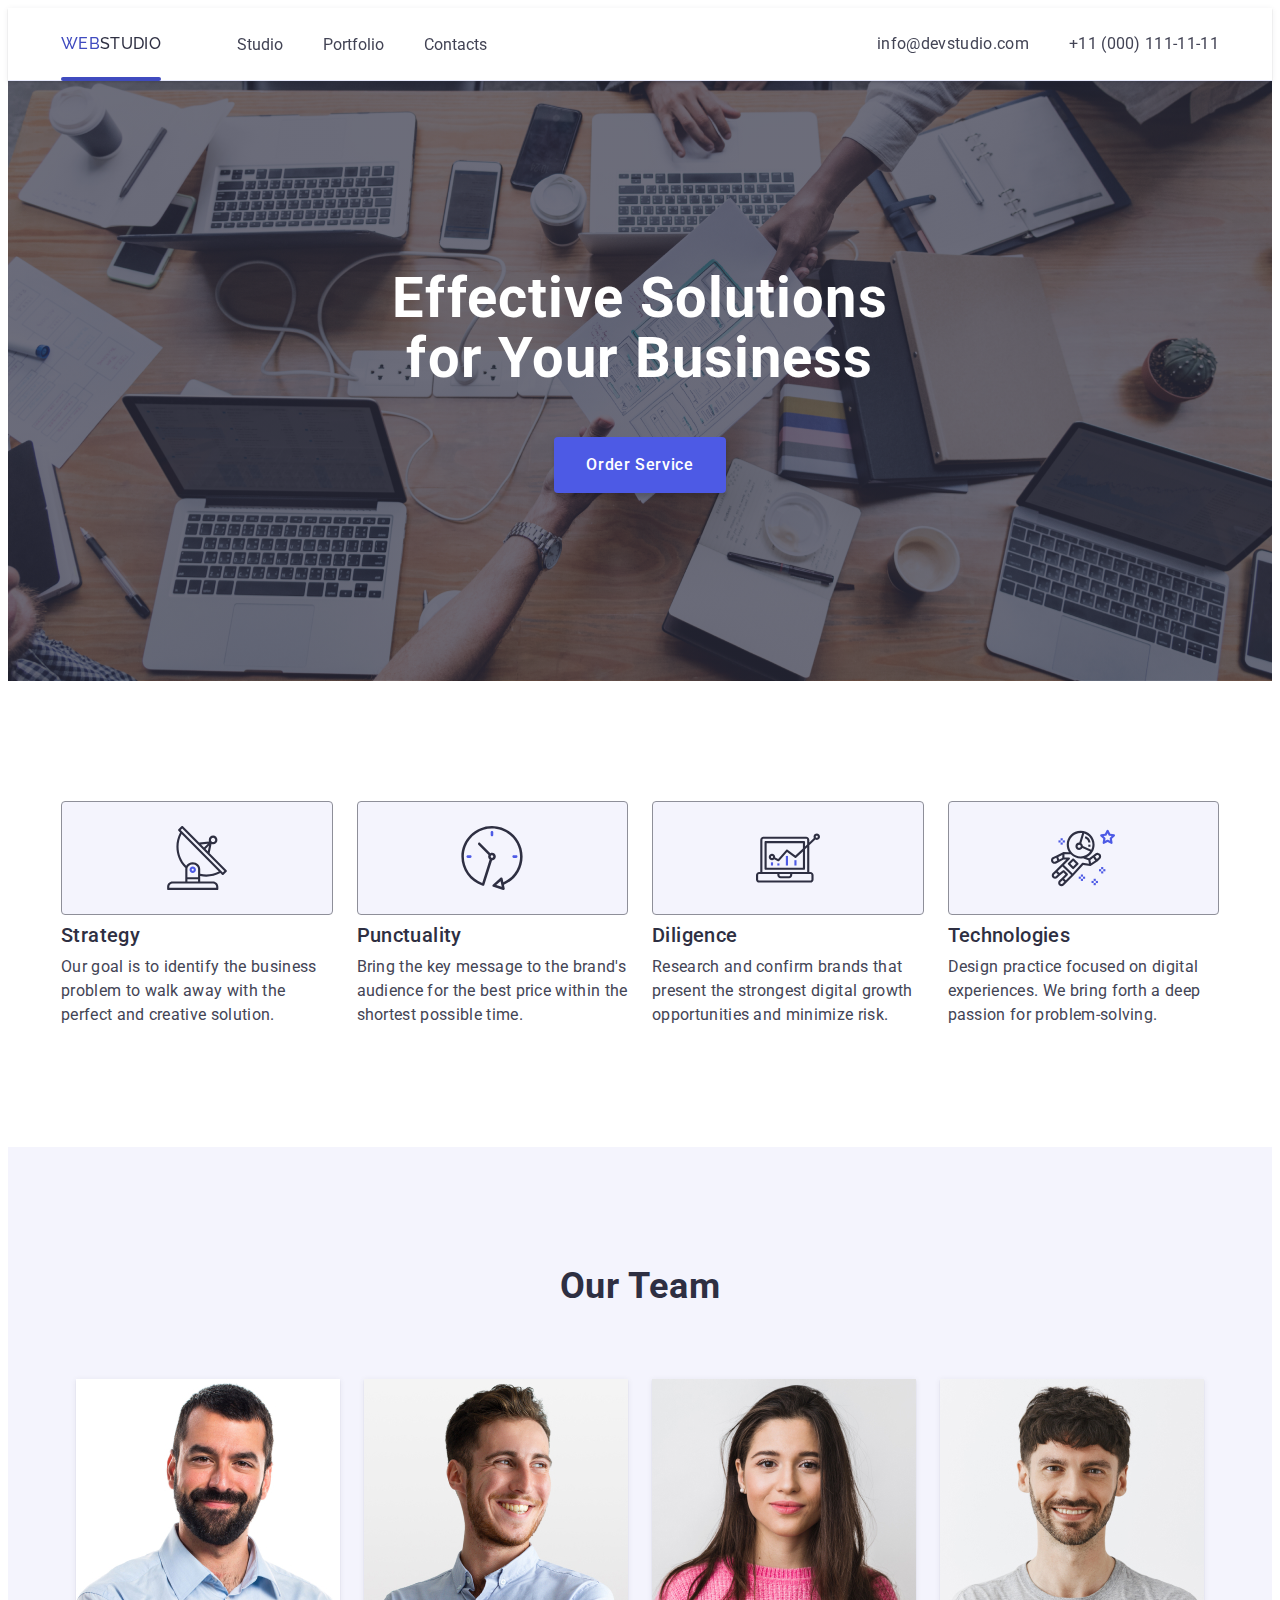
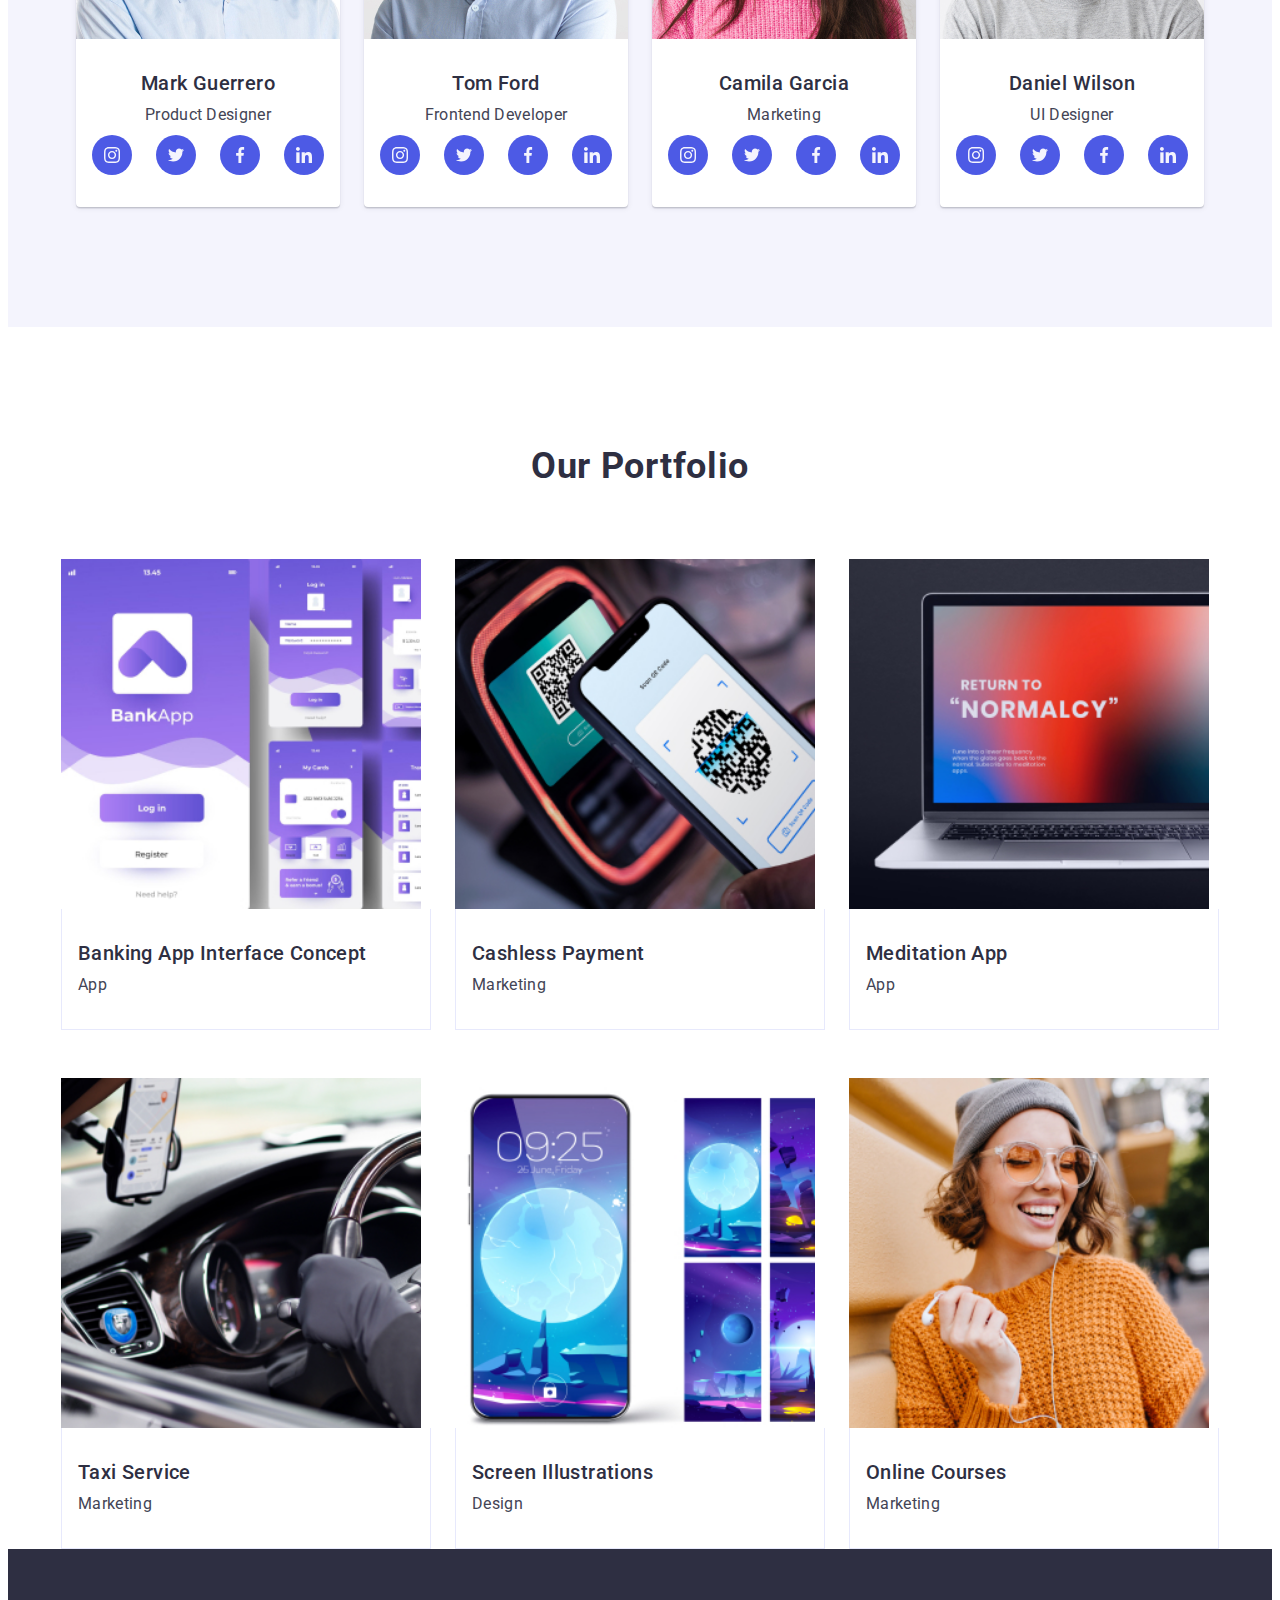
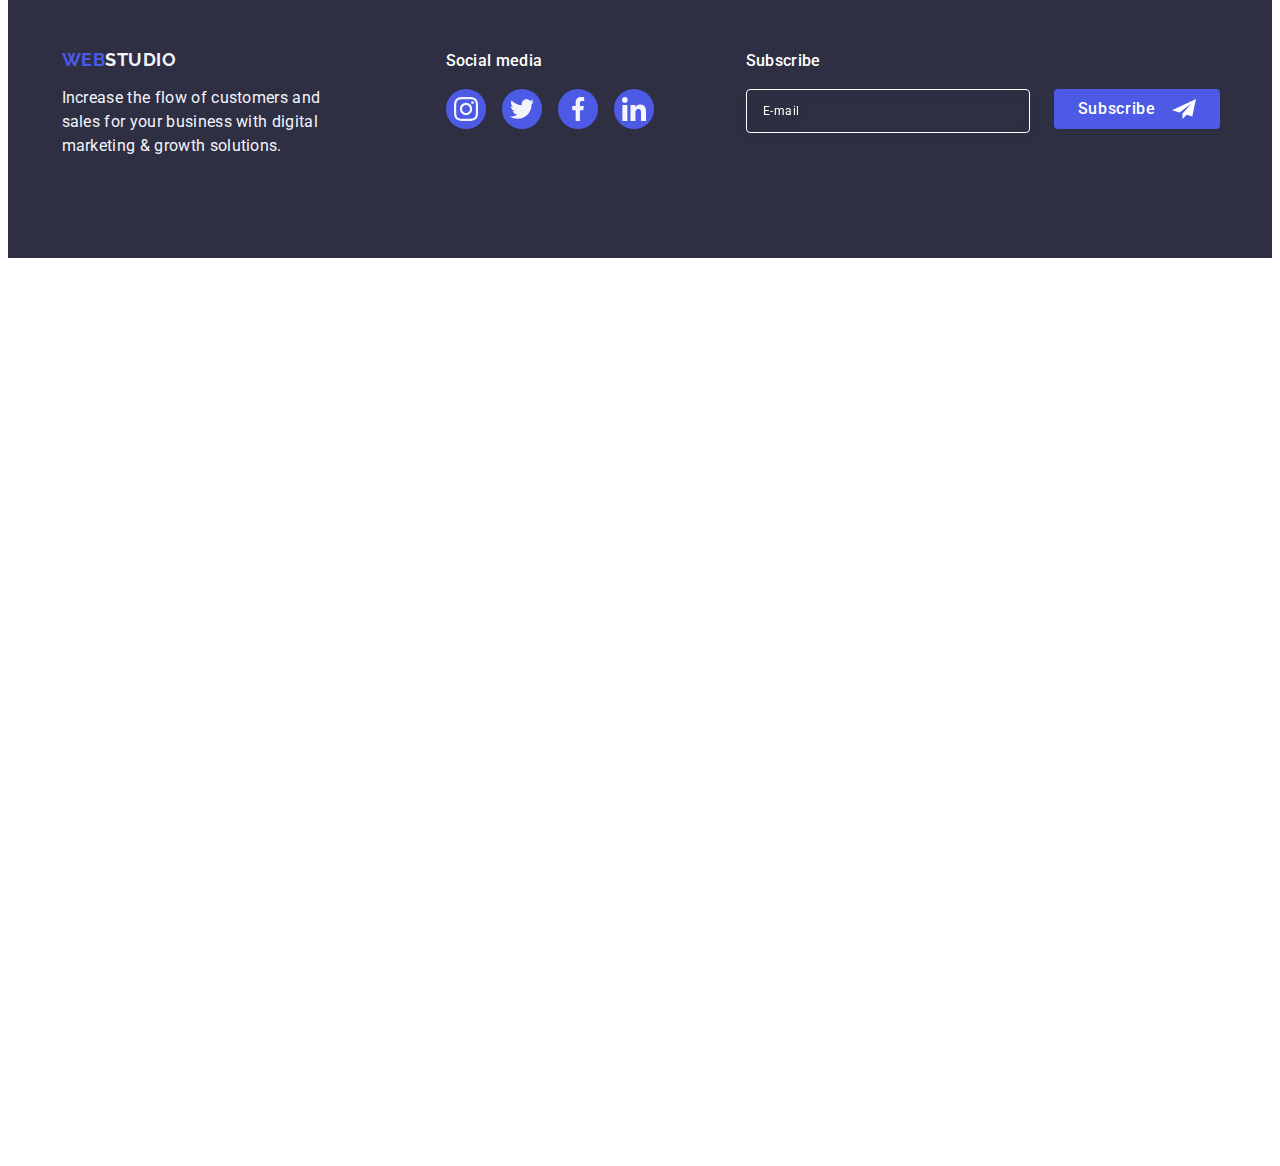
==== commit 494ba5bf: "yt dslrhbd vty. vj," ====
--- a/index.html
+++ b/index.html
@@ -69,7 +69,7 @@
         <div class="intro-content container">
           <h1 class="intro-title">Effective Solutions for Your Business</h1>
 
-          <button data-modal-open class="intro-button" type="button">
+          <button data-modal-open class="intro-button" type="button" >
             Order Service
           </button>
         </div>
@@ -514,7 +514,7 @@
         </div>
 
         <div class="footer-content-socials">
-          <p class="footer-social-text">Social media</p>
+          <p class="footer-social-text footer-social">Social media</p>
           <ul class="footer-social-list list">
             <li class="footer-social-item">
               <a class="footer-social-link" href="#">
@@ -667,7 +667,76 @@
         </form>
       </div>
     </div>
-
+    <!-- mobile -->
+    <div class="mob-men-back back" data-menu>
+      <div class="mob-men-cont">
+        <div class="mob-men">
+          <button type="button" class="mob-men-close-button" data-menu-close>
+            <svg class="close-button-icon" width="8" height="8">
+              <use href="./images/icons.svg#icon-close-black"></use>
+            </svg>
+          </button>
+          <nav class="mob-men-navigation">
+            <ul class="mob-men-list list">
+              <li class="mob-men-item">
+                <a class="mob-men-link mob-men-link-current" href="./index.html">Studio</a>
+              </li>
+              <li class="mob-men-item">
+                <a class="mob-men-link" href="#portfolio">Portfolio</a>
+              </li>
+              <li class="mob-men-item">
+                <a class="mob-men-link" href="#team">Contacts</a>
+              </li>
+            </ul>
+          </nav>
+          <div class="mob-men-contacts-block">
+            <address class="mob-men-address">
+              <ul class="mob-men-address-list list">
+                <li class="mob-men-address-item">
+                  <a class="mob-men-address-link" href="tel:+110001111111">+11 (000) 111-11-11</a>
+                </li>
+                <li class="mob-men-address-item">
+                  <a class="mob-men-address-link" href="mailto:info@devstudio.com">info@devstudio.com</a>
+                </li>
+              </ul>
+            </address>
+            <ul class="mob-men-social-list">
+              <li class="mob-men-social-item">
+                <a href="" class="mob-men-social-linc" target="_blank" rel="no-referrer noopener"><svg
+                    class="mob-men-social-icon" width="24" height="24">
+                    <use href="./images/icons.svg#icon-instagram"></use>
+                  </svg>
+                </a>
+              </li>
+              <li class="mob-men-social-item">
+                <a href="" class="mob-men-social-linc" target="_blank" rel="no-referrer noopener"><svg
+                    class="mob-men-social-icon" width="24" height="24">
+                    <use href="./images/icons.svg#icon-twitter"></use>
+                  </svg>
+                </a>
+              </li>
+              <li class="mob-men-social-item">
+                <a href="" class="mob-men-social-linc" target="_blank" rel="no-referrer noopener"><svg
+                    class="mob-men-social-icon" width="24" height="24">
+                    <use href="./images/icons.svg#icon-facebook"></use>
+                  </svg>
+                </a>
+              </li>
+              <li class="mob-men-social-item">
+                <a href="" class="mob-men-social-linc" target="_blank" rel="no-referrer noopener"><svg
+                    class="mob-men-social-icon" width="24" height="24">
+                    <use href="./images/icons.svg#icon-linkedin"></use>
+                  </svg>
+                </a>
+              </li>
+            </ul>
+          </div>
+        </div>
+      </div>
+    </div>
+
+    <!-- js -->
+    
     <script src="./js/modal.js"></script>
     <script src="./js/mobile-menu.js"></script>
   </body>
--- a/css/styles.css
+++ b/css/styles.css
@@ -280,7 +280,7 @@
   text-transform: capitalize;
 }
 
-.intro-btn {
+.intro-button {
   color: #fff;
   font-size: 16px;
   font-weight: 500;
@@ -299,8 +299,8 @@
   transition: background-color 250ms cubic-bezier(0.4, 0, 0.2, 1);
 }
 
-.intro-btn:hover,
-.intro-btn:focus {
+.intro-button:hover,
+.intro-button:focus {
   background-color: #404bbf;
 }
 
@@ -555,559 +555,661 @@
 }
 /* portfolio */
 .categories-title {
-    color: #2e2f42;
-    text-align: center;
-    font-size: 36px;
-    font-weight: 700;
-    line-height: 1.11;
-    letter-spacing: 0.02em;
-    text-transform: capitalize;
-    margin-bottom: 72px;
+  color: #2e2f42;
+  text-align: center;
+  font-size: 36px;
+  font-weight: 700;
+  line-height: 1.11;
+  letter-spacing: 0.02em;
+  text-transform: capitalize;
+  margin-bottom: 72px;
+  margin-top: 120px;
 }
 
 .gallery-list {
-    display: flex;
-    flex-direction: column;
-    gap: 48px;
+  display: flex;
+  flex-direction: column;
+  gap: 48px;
 }
 
 .gallery-image {
-    object-fit: cover;
+  object-fit: cover;
 }
 
 .gallery-img {
-    position: relative;
-    overflow: hidden;
-    height: 280px;
+  position: relative;
+  overflow: hidden;
+  height: 280px;
 }
 
 .gallery-item {
-    display: flex;
-    flex-direction: column;
-    transition: box-shadow 250ms cubic-bezier(0.4, 0, 0.2, 1);
+  display: flex;
+  flex-direction: column;
+  transition: box-shadow 250ms cubic-bezier(0.4, 0, 0.2, 1);
 }
 .gallery-img-p {
-    display: none;
+  display: none;
 }
 
 .gallery-item-text {
-    padding: 32px 16px;
-    border: 1px solid #e7e9fc;
-    border-top: none;
-    flex-grow: 1;
+  padding: 32px 16px;
+  border: 1px solid #e7e9fc;
+  border-top: none;
+  flex-grow: 1;
 }
 
 .gallery-subtitle {
-    color: #2e2f42;
-    font-size: 20px;
-    font-weight: 500;
-    line-height: 1.2;
-    letter-spacing: 0.02em;
-    margin-bottom: 8px;
+  color: #2e2f42;
+  font-size: 20px;
+  font-weight: 500;
+  line-height: 1.2;
+  letter-spacing: 0.02em;
+  margin-bottom: 8px;
 }
 
 .gallery-text {
-    font-size: 16px;
-    line-height: 1.5;
-    letter-spacing: 0.02em;
+  font-size: 16px;
+  line-height: 1.5;
+  letter-spacing: 0.02em;
 }
 
 .gallery-item:hover,
 .gallery-item:focus {
-    box-shadow: 0px 2px 1px 0px rgba(46, 47, 66, 0.08),
-        0px 1px 1px 0px rgba(46, 47, 66, 0.16),
-        0px 1px 6px 0px rgba(46, 47, 66, 0.08);
+  box-shadow: 0px 2px 1px 0px rgba(46, 47, 66, 0.08),
+    0px 1px 1px 0px rgba(46, 47, 66, 0.16),
+    0px 1px 6px 0px rgba(46, 47, 66, 0.08);
 }
 
 @media screen and (min-width: 768px) {
-    .gallery-list {
-        display: flex;
-        flex-direction: row;
-        flex-wrap: wrap;
-        gap: 72px 24px;
-        justify-content: center;
-    }
-
-    .gallery-img {
-        height: auto;
-    }
-
-    .gallery-item {
-        width: calc((100% - 24px) / 2);
-    }
+  .gallery-list {
+    display: flex;
+    flex-direction: row;
+    flex-wrap: wrap;
+    gap: 72px 24px;
+    justify-content: center;
+  }
+
+  .gallery-img {
+    height: auto;
+  }
+
+  .gallery-item {
+    width: calc((100% - 24px) / 2);
+  }
 }
 
 @media screen and (min-width: 1158px) {
-    .gallery-img-p {
-        display: block;
-        color: #f4f4fd;
-        font-size: 16px;
-        line-height: 1.5;
-        letter-spacing: 0.02em;
-        padding: 40px 32px;
-        background-color: #4d5ae5;
-        position: absolute;
-        top: 0;
-        left: 0;
-        width: 100%;
-        height: 100%;
-        transform: translateY(100%);
-        transition: transform 250ms cubic-bezier(0.4, 0, 0.2, 1);
-    }
-
-    .gallery-item:hover .gallery-img-p,
-    .gallery-item:focus .gallery-img-p {
-        transform: translateY(0%);
-    }
-
-    .gallery-list {
-        gap: 48px 24px;
-    }
-
-    .gallery-item {
-        width: calc((100% - 48px) / 3);
-    }
-}
-/* footer */
-.footer {
-    background-color: #2e2f42;
-    padding-top: 96px;
-    padding-bottom: 96px;
-}
-
-.footer-content {
-    display: flex;
-    flex-direction: column;
-    gap: 72px;
-    justify-content: center;
-}
-
-.footer-logo {
+  .gallery-img-p {
     display: block;
-    color: #4d5ae5;
-    font-family: 'Raleway', sans-serif;
-    font-size: 18px;
-    font-weight: 700;
-    line-height: 1.17;
-    letter-spacing: 0.03em;
-    text-transform: uppercase;
-    margin-bottom: 16px;
-    text-align: center;
-}
-
-.footer-logo-span {
-    color: #f4f4fd;
-}
-
-.footer-text {
     color: #f4f4fd;
     font-size: 16px;
     line-height: 1.5;
     letter-spacing: 0.02em;
-    max-width: 288px;
-}
-
-.footer-social-text {
-    color: #ffffff;
-    font-size: 16px;
-    font-weight: 500;
-    line-height: 1.5;
-    letter-spacing: 0.02em;
-    margin-bottom: 16px;
-    text-align: center;
-}
-
-.footer-social-list {
-    display: flex;
-    gap: 16px;
-    justify-content: center;
-}
-
-.footer-social-item {
-    height: 40px;
-    width: 40px;
-}
-
-.footer-social-linc {
-    display: flex;
-    align-items: center;
-    justify-content: center;
-    width: 100%;
-    height: 100%;
-    border-radius: 50%;
+    padding: 40px 32px;
     background-color: #4d5ae5;
-    transition: background-color 250ms cubic-bezier(0.4, 0, 0.2, 1);
-}
-
-.footer-social-linc:hover,
-.footer-social-linc:focus {
-    background-color: #31d0aa;
-}
-
-.footer-social-icon {
-    fill: #f4f4fd;
-}
-
-.subscribe-title {
-    margin-bottom: 16px;
-    color: #fff;
-    font-size: 16px;
-    font-weight: 500;
-    line-height: 1.5;
-    letter-spacing: 0.02em;
-    text-align: center;
-}
-
-.subscribe-input {
-    color: #fff;
-    width: 288px;
-    height: 40px;
-    font-size: 12px;
-    line-height: 1.5;
-    letter-spacing: 0.04em;
-    padding-left: 16px;
-    background-color: transparent;
-    border: 1px solid #fff;
-    border-radius: 4px;
-    filter: drop-shadow(0px 4px 4px rgba(0, 0, 0, 0.15));
-    margin-bottom: 16px;
-}
-
-.subscribe-input::placeholder {
-    color: #fff;
-}
-
-.subscribe-btn {
-    display: flex;
-    justify-content: center;
-    align-items: center;
-    min-width: 165px;
-    height: 40px;
-    padding: 8px 24px;
-    font-family: 'Roboto', sans-serif;
-    color: #fff;
-    font-size: 16px;
-    text-align: center;
-    font-weight: 500;
-    line-height: 1.5;
-    letter-spacing: 0.04em;
-    background-color: #4d5ae5;
-    cursor: pointer;
-    border: none;
-    border-radius: 4px;
-    transition: background-color 250ms cubic-bezier(0.4, 0, 0.2, 1);
-    margin: 0 auto;
-}
-
-.subscribe-icon {
-    margin-left: 16px;
-    fill: #ffffff;
-}
-
-.subscribe-btn:hover,
-.subscribe-btn:focus {
-    background-color: #404bbf;
-}
-
-@media screen and (min-width: 768px) {
-    .footer {}
-
-    .footer-content {
-        flex-direction: row;
-        flex-wrap: wrap;
-        gap: 72px 24px;
-        align-items: baseline;
-        justify-content: start;
-        padding-left: 108px;
-    }
-
-    .footer-logo {
-        text-align: left;
-    }
-
-    .footer-text {
-        max-width: 264px;
-    }
-
-    .footer-social-text {
-        text-align: left;
-    }
-
-    .subscribe-form {
-        display: flex;
-        gap: 24px;
-    }
-
-    .subscribe-title {
-        text-align: left;
-    }
-
-    .subscribe-input {
-        width: 264px;
-        margin-bottom: 0;
-    }
-}
-
-@media screen and (min-width: 1158px) {
-    .footer {
-        padding-top: 100px;
-        padding-bottom: 100px;
-    }
-
-    .footer-content {
-        gap: 0;
-        padding-left: 16px;
-    }
-
-    .footer-content-text {
-        margin-right: 120px;
-    }
-
-    .subscribe {
-        margin: 0 0 0 auto;
-    }
-}
-/* modal */
-.modal {
-    position: fixed;
+    position: absolute;
     top: 0;
     left: 0;
     width: 100%;
     height: 100%;
-    z-index: 98;
-    background-color: rgba(46, 47, 66, 0.4);
-    opacity: 0;
-    visibility: hidden;
-    pointer-events: none;
-    transition: opacity 250ms cubic-bezier(0.4, 0, 0.2, 1),
-        visibility 250ms cubic-bezier(0.4, 0, 0.2, 1);
-}
+    transform: translateY(100%);
+    transition: transform 250ms cubic-bezier(0.4, 0, 0.2, 1);
+  }
+
+  .gallery-item:hover .gallery-img-p,
+  .gallery-item:focus .gallery-img-p {
+    transform: translateY(0%);
+  }
+
+  .gallery-list {
+    gap: 48px 24px;
+  }
+
+  .gallery-item {
+    width: calc((100% - 48px) / 3);
+  }
+}
+/* footer */
+.footer {
+  background-color: #2e2f42;
+  padding-top: 96px;
+  padding-bottom: 96px;
+}
+
+.footer-content {
+  display: flex;
+  flex-direction: column;
+  gap: 72px;
+  justify-content: center;
+}
+
+.footer-logo {
+  display: block;
+  color: #4d5ae5;
+  font-family: 'Raleway', sans-serif;
+  font-size: 18px;
+  font-weight: 700;
+  line-height: 1.17;
+  letter-spacing: 0.03em;
+  text-transform: uppercase;
+  margin-bottom: 16px;
+  text-align: center;
+}
+
+.footer-logo-span {
+  color: #f4f4fd;
+}
+
+.footer-text {
+  color: #f4f4fd;
+  font-size: 16px;
+  line-height: 1.5;
+  letter-spacing: 0.02em;
+  max-width: 288px;
+}
+
+.footer-social-text {
+  color: #ffffff;
+  font-size: 16px;
+  font-weight: 500;
+  line-height: 1.5;
+  letter-spacing: 0.02em;
+  margin-bottom: 16px;
+  text-align: center;
+}
+
+.footer-social-list {
+  display: flex;
+  gap: 16px;
+  justify-content: center;
+}
+
+.footer-social-item {
+  height: 40px;
+  width: 40px;
+}
+
+.footer-social-link {
+  display: flex;
+  align-items: center;
+  justify-content: center;
+  width: 100%;
+  height: 100%;
+  border-radius: 50%;
+  background-color: #4d5ae5;
+  transition: background-color 250ms cubic-bezier(0.4, 0, 0.2, 1);
+}
+
+.footer-social-link:hover,
+.footer-social-link:focus {
+  background-color: #31d0aa;
+}
+
+.footer-icon {
+  fill: #f4f4fd;
+}
+
+.subscribe-title {
+  margin-bottom: 16px;
+  color: #fff;
+  font-size: 16px;
+  font-weight: 500;
+  line-height: 1.5;
+  letter-spacing: 0.02em;
+  text-align: center;
+}
+
+.subscribe-input {
+  color: #fff;
+  width: 288px;
+  height: 40px;
+  font-size: 12px;
+  line-height: 1.5;
+  letter-spacing: 0.04em;
+  padding-left: 16px;
+  background-color: transparent;
+  border: 1px solid #fff;
+  border-radius: 4px;
+  filter: drop-shadow(0px 4px 4px rgba(0, 0, 0, 0.15));
+  margin-bottom: 16px;
+}
+
+.subscribe-input::placeholder {
+  color: #fff;
+}
+
+.subscribe-btn {
+  display: flex;
+  justify-content: center;
+  align-items: center;
+  min-width: 165px;
+  height: 40px;
+  padding: 8px 24px;
+  font-family: 'Roboto', sans-serif;
+  color: #fff;
+  font-size: 16px;
+  text-align: center;
+  font-weight: 500;
+  line-height: 1.5;
+  letter-spacing: 0.04em;
+  background-color: #4d5ae5;
+  cursor: pointer;
+  border: none;
+  border-radius: 4px;
+  transition: background-color 250ms cubic-bezier(0.4, 0, 0.2, 1);
+  margin: 0 auto;
+}
+
+.subscribe-icon {
+  margin-left: 16px;
+  fill: #ffffff;
+}
+
+.subscribe-btn:hover,
+.subscribe-btn:focus {
+  background-color: #404bbf;
+}
+
+@media screen and (min-width: 768px) {
+  .footer {
+  }
+
+  .footer-content {
+    flex-direction: row;
+    flex-wrap: wrap;
+    gap: 72px 24px;
+    align-items: baseline;
+    justify-content: start;
+    padding-left: 108px;
+  }
+
+  .footer-logo {
+    text-align: left;
+  }
+
+  .footer-text {
+    max-width: 264px;
+  }
+
+  .footer-social-text {
+    text-align: left;
+  }
+
+  .subscribe-form {
+    display: flex;
+    gap: 24px;
+  }
+
+  .subscribe-title {
+    text-align: left;
+  }
+
+  .subscribe-input {
+    width: 264px;
+    margin-bottom: 0;
+  }
+}
+
+@media screen and (min-width: 1158px) {
+  .footer {
+    padding-top: 100px;
+    padding-bottom: 100px;
+  }
+
+  .footer-content {
+    gap: 0;
+    padding-left: 16px;
+  }
+
+  .footer-content-text {
+    margin-right: 120px;
+  }
+
+  .subscribe {
+    margin: 0 0 0 auto;
+  }
+}
+/* modal */
 
 .modal {
-    position: absolute;
-    width: 288px;
-    height: 623px;
-    border-radius: 4px;
-    background-color: #fcfcfc;
-    top: 50%;
-    left: 50%;
-    transform: translate(-50%, -50%);
-    padding: 72px 16px 24px 16px;
-    box-shadow: 0px 1px 1px rgba(0, 0, 0, 0.14), 0px 1px 3px rgba(0, 0, 0, 0.12),
-        0px 2px 1px rgba(0, 0, 0, 0.2);
-    transition: transform 250ms cubic-bezier(0.4, 0, 0.2, 1);
+  position: fixed;
+  top: 0;
+  left: 0;
+  width: 100%;
+  height: 100%;
+  background-color: rgba(46, 47, 66, 0.4);
+  transition: opacity 250ms cubic-bezier(0.4, 0, 0.2, 1),
+    visibility 250ms cubic-bezier(0.4, 0, 0.2, 1);
+}
+
+.modal-title {
+  color: var(--navyblue);
+  text-align: center;
+  font-family: 'Roboto', sans-serif;
+  font-size: 16px;
+  font-weight: 500;
+  line-height: 1.5;
+  letter-spacing: 0.02em;
+  margin-bottom: 16px;
+}
+
+.is-hidden {
+  opacity: 0;
+  visibility: hidden;
+  pointer-events: none;
+}
+
+.modal-window {
+  padding: 72px 24px 24px 24px;
+  position: absolute;
+  top: 50%;
+  left: 50%;
+  width: 408px;
+  min-height: 584px;
+
+  background: #fcfcfc;
+  box-shadow: 0px 1px 1px rgba(0, 0, 0, 0.14), 0px 1px 3px rgba(0, 0, 0, 0.12),
+    0px 2px 1px rgba(0, 0, 0, 0.2);
+  border-radius: 4px;
+
+  transform: translate(-50%, -50%) scale(1);
+  transition: transform 250ms cubic-bezier(0.4, 0, 0.2, 1);
 }
 
 .modal-close {
-    display: flex;
-    align-items: center;
-    justify-content: center;
-    position: absolute;
-    top: 24px;
-    right: 24px;
-    width: 24px;
-    height: 24px;
-    padding: 0;
-    background-color: #e7e9fc;
-    border-radius: 50%;
-    border: 1px solid rgba(0, 0, 0, 0.1);
-    transition: background-color 250ms cubic-bezier(0.4, 0, 0.2, 1),
-        border 250ms cubic-bezier(0.4, 0, 0.2, 1);
+  position: absolute;
+  top: 24px;
+  right: 24px;
+  width: 24px;
+  height: 24px;
+  border-radius: 50%;
+  background-color: #e7e9fc;
+  border: 1px solid rgba(0, 0, 0, 0.1);
+  padding: 0;
+  cursor: pointer;
+  transition: background-color 250ms cubic-bezier(0.4, 0, 0.2, 1),
+    border 250ms cubic-bezier(0.4, 0, 0.2, 1);
+
+  display: flex;
+  justify-content: center;
+  align-items: center;
 }
 
 .modal-close:hover,
 .modal-close:focus {
-    background-color: #404bbf;
-    border: none;
-}
-
-.modal-close:hover .modal-icon-close,
-.modal-close:focus .modal-icon-close {
-    fill: #fff;
-}
-
-.modal-icon-close {
-    transition: fill 250ms cubic-bezier(0.4, 0, 0.2, 1);
-}
-
-.modal-title {
-    margin-bottom: 16px;
-    color: #2e2f42;
-    text-align: center;
-    font-size: 16px;
-    font-weight: 500;
-    line-height: 1.5;
-    letter-spacing: 0.02em;
+  background-color: #404bbf;
+  border: none;
+  fill: #ffffff;
+}
+
+.modal-icon {
+  transition: fill 250ms cubic-bezier(0.4, 0, 0.2, 1);
+  fill: var(--navyblue);
+}
+
+.modal-label {
+  display: block;
+  color: var(--lightslate);
+  font-family: Roboto;
+  font-size: 12px;
+  line-height: 1.17;
+  letter-spacing: 0.04em;
+  margin-bottom: 4px;
+}
+
+.modal-input {
+  width: 100%;
+  height: 40px;
+  border-radius: 4px;
+  background-color: transparent;
+  padding-left: 38px;
+  outline: transparent;
+  transition: border-color 250ms cubic-bezier(0.4, 0, 0.2, 1);
+  border: 1px solid rgba(46, 47, 66, 0.4);
+}
+
+.modal-input:focus {
+  border-color: #4d5ae5;
+}
+
+.modal-input:focus + .modal-icon {
+  fill: #4d5ae5;
 }
 
 .modal-form-content {
-    margin-bottom: 8px;
-}
-
-.user-name {
-    display: block;
-    color: #8e8f99;
-    font-size: 12px;
-    line-height: 1.17;
-    letter-spacing: 0.04em;
-    margin-bottom: 4px;
+  margin-bottom: 8px;
+}
+
+.modal-icon {
+  position: absolute;
+  left: 16px;
+  top: 50%;
+  transform: translateY(-50%);
+  transition: fill 250ms cubic-bezier(0.4, 0, 0.2, 1);
+}
+
+.modal-textarea {
+  width: 100%;
+  height: 120px;
+  font-size: 12px;
+  line-height: 1.17;
+  letter-spacing: 0.04em;
+  color: rgba(46, 47, 66, 0.4);
+  border: 1px solid rgba(46, 47, 66, 0.4);
+  border-radius: 4px;
+  background-color: transparent;
+  padding: 8px 16px;
+  outline: transparent;
+  resize: none;
+  transition: border-color 250ms cubic-bezier(0.4, 0, 0.2, 1);
+}
+
+.modal-textarea:focus {
+  border-color: #4d5ae5;
+}
+
+.modal-checkbox:checked {
+  background-color: var(--ocean);
+}
+
+.modal-checkbox:checked + .check-label > .check-span {
+  background-color: var(--ocean);
+  border: none;
+  fill: var(--cloud);
+}
+
+.modal-checkbox:focus + .check-label > .check-span {
+  border-color: var(--ocean);
 }
 
 .inputs-content {
-    position: relative;
-    margin-bottom: 8px;
-}
-
-.modal-icon {
-    position: absolute;
-    top: 50%;
-    left: 16px;
-    fill: #2e2f42;
-    transform: translateY(-50%);
-    transition: fill 250ms cubic-bezier(0.4, 0, 0.2, 1);
-}
-
-.modal-input {
-    width: 100%;
-    height: 40px;
-    padding-left: 38px;
-    border-radius: 4px;
-    border: 1px solid rgba(46, 47, 66, 0.4);
-    background-color: transparent;
-    outline: transparent;
-    transition: border-color 250ms cubic-bezier(0.4, 0, 0.2, 1);
-}
-
-.modal-input:focus {
-    border-color: #4d5ae5;
-}
-
-.modal-input:focus+.modal-icon {
-    fill: #4d5ae5;
+  position: relative;
 }
 
 .textarea-content {
-    margin-bottom: 16px;
-}
-
-.modal-textarea {
-    display: block;
-    /* font-size: 12px; */
-    line-height: 1.17;
-    letter-spacing: 0.04em;
-    padding: 8px 16px;
-    border-radius: 4px;
-    background-color: transparent;
-    outline: transparent;
-    border: 1px solid rgba(46, 47, 66, 0.4);
-    resize: none;
-    width: 100%;
-    height: 120px;
-    transition: border-color 250ms cubic-bezier(0.4, 0, 0.2, 1);
-}
-
-.modal-textarea:focus {
-    border-color: #4d5ae5;
-}
-
-.modal-textarea::placeholder {
-    color: rgba(46, 47, 66, 0.4);
-    font-size: 12px;
-    line-height: 1.16;
-    letter-spacing: 0.04em;
+  margin-bottom: 16px;
 }
 
 .check-content {
-    margin-bottom: 24px;
+  margin-bottom: 24px;
 }
 
 .check-label {
-    display: flex;
-    align-items: center;
-    justify-content: center;
-    color: #8e8f99;
-    font-size: 12px;
-    line-height: 1.17;
-    letter-spacing: 0.04em;
+  color: var(--lightslate);
+  font-family: Roboto;
+  font-size: 12px;
+  line-height: 1.17;
+  letter-spacing: 0.04em;
+}
+
+.check-policy {
+  color: #4d5ae5;
 }
 
 .check-span {
-    display: inline-flex;
-    align-items: center;
-    justify-content: center;
-    flex-shrink: 0;
-    width: 16px;
-    height: 16px;
-    border: 1px solid rgba(46, 47, 66, 0.4);
-    border-radius: 2px;
-    margin-right: 8px;
-    fill: transparent;
-    transition: background-color 250ms cubic-bezier(0.4, 0, 0.2, 1),
-        border 250ms cubic-bezier(0.4, 0, 0.2, 1),
-        fill 250ms cubic-bezier(0.4, 0, 0.2, 1);
-}
-
-.modal-checkbox:focus-visible+.check-label span {
-    outline: 1px solid #2e2f42;
-}
-
-.modal-checkbox:checked+.check-label span {
-    background-color: #404bbf;
-    border: none;
-    fill: #f4f4fd;
-}
-
-.check-label-text {
-    padding: 0;
-    width: 100%;
-}
-
-.policy-link {
-    color: #4d5ae5;
-    font-size: 12px;
-    line-height: 1.33;
-    letter-spacing: 0.04em;
-    text-decoration: underline;
-}
-
-.policy-link:focus-visible {
-    outline: 1px solid #2e2f42;
-    border-radius: 2px;
+  width: 16px;
+  height: 16px;
+  border: 1px solid rgba(46, 47, 66, 0.4);
+  border-radius: 2px;
+  transition: background-color 250ms cubic-bezier(0.4, 0, 0.2, 1),
+    border 250ms cubic-bezier(0.4, 0, 0.2, 1),
+    fill 250ms cubic-bezier(0.4, 0, 0.2, 1);
+  display: inline-flex;
+  align-items: center;
+  justify-content: center;
+  fill: transparent;
 }
 
 .modal-btn {
-    display: block;
-    margin: 0 auto;
-    min-width: 169px;
-    height: 56px;
-    font-family: 'Roboto', sans-serif;
-    color: #fff;
-    text-align: center;
-    font-size: 16px;
-    font-weight: 500;
-    line-height: 1.5;
-    letter-spacing: 0.04em;
-    background-color: #4d5ae5;
-    cursor: pointer;
-    border: none;
-    border-radius: 4px;
-    box-shadow: 0px 4px 4px 0px rgba(0, 0, 0, 0.15);
-    transition: background-color 250ms cubic-bezier(0.4, 0, 0.2, 1);
-}
-
-.modal-btn:hover,
-.modal-btn:focus {
-    background-color: #404bbf;
-}
-
-.modal-btn:focus-visible {
-    outline: 1px solid #2e2f42;
-}
-
-@media screen and (min-width: 768px) {
-    .modal {
-        width: 408px;
-        height: 584px;
-        padding: 72px 24px 24px 24px;
-    }
-}
+  display: block;
+  margin: 0 auto;
+  min-width: 169px;
+  height: 56px;
+  font-family: 'Roboto', sans-serif;
+  font-size: 16px;
+  font-weight: 500;
+  line-height: 1.5;
+  letter-spacing: 0.04em;
+  color: #ffffff;
+  cursor: pointer;
+  background-color: #4d5ae5;
+  border: none;
+  border-radius: 4px;
+  box-shadow: 0px 4px 4px 0px rgba(0, 0, 0, 0.15);
+  transition: background-color 250ms cubic-bezier(0.4, 0, 0.2, 1);
+}
+
+.modal-btn:focus,
+.modal-btn:hover {
+  background-color: #404bbf;
+}
+
+/* mob-burg */
+
+.mob-men-back {
+  background-color: #fff;
+}
+.mob-men-cont {
+  position: relative;
+  height: 100vh;
+  width: 320px;
+  margin: 0 auto;
+  overflow: hidden;
+}
+.mob-men {
+  display: flex;
+  flex-direction: column;
+  justify-content: space-between;
+  padding: 72px 16px 40px 16px;
+  position: absolute;
+  top: 0;
+  right: 0;
+  height: 100%;
+  width: 100%;
+  background-color: #fff;
+  transform: translateX(-100%);
+  transition: transform 250ms cubic-bezier(0.4, 0, 0.2, 1);
+}
+.bakc .is-open .mob-men {
+  transform: translateX(0%);
+}
+
+.mob-men-close-button {
+  display: flex;
+  align-items: center;
+  justify-content: center;
+  position: absolute;
+  top: 24px;
+  right: 24px;
+  width: 24px;
+  height: 24px;
+  padding: 0;
+  background-color: transparent;
+  border-radius: 50%;
+  border: 1px solid #e7e9fc;
+}
+
+.close-button-icon {
+  fill: #2e2f42;
+}
+
+.mob-men-list {
+  display: flex;
+  flex-direction: column;
+  gap: 40px;
+}
+
+.mob-men-link {
+  color: #2e2f42;
+  font-size: 36px;
+  font-weight: 700;
+  line-height: 1.11;
+  letter-spacing: 0.02em;
+  text-transform: capitalize;
+  padding: 20px 0;
+  transition: color 250ms cubic-bezier(0.4, 0, 0.2, 1);
+}
+
+.mob-men-link-current {
+  color: #404bbf;
+}
+
+.mob-men-link:focus {
+  color: #404bbf;
+}
+
+.mob-men-address {
+  margin-bottom: 48px;
+}
+
+.mob-men-address-list {
+  display: flex;
+  flex-direction: column;
+  gap: 24px;
+}
+
+.mob-men-address-link {
+  color: #434455;
+  font-size: 20px;
+  font-weight: 500;
+  line-height: 1.2;
+  letter-spacing: 0.02em;
+  padding-top: 12px;
+  padding-bottom: 12px;
+  transition: color 250ms cubic-bezier(0.4, 0, 0.2, 1);
+}
+
+.mob-men-address-link: active,
+.mob-men-address-link: focus-visible {
+  color: #4d5ae5;
+}
+.mob-men-social-list {
+  display: flex;
+  gap: 40px;
+  justify-content: left;
+}
+
+.mob-men-social-item {
+  height: 40px;
+  width: 40px;
+}
+
+.mob-men-social-linc {
+  display: flex;
+  align-items: center;
+  justify-content: center;
+  width: 100%;
+  height: 100%;
+  border-radius: 50%;
+  background-color: #4d5ae5;
+  transition: background-color 250ms cubic-bezier(0.4, 0, 0.2, 1);
+}
+
+.mob-men-social-linc:active,
+.mob-men-social-linc:focus-visible {
+  background-color: #404bbf;
+}
+
+.mob-men-social-icon {
+  fill: #f4f4fd;
+}
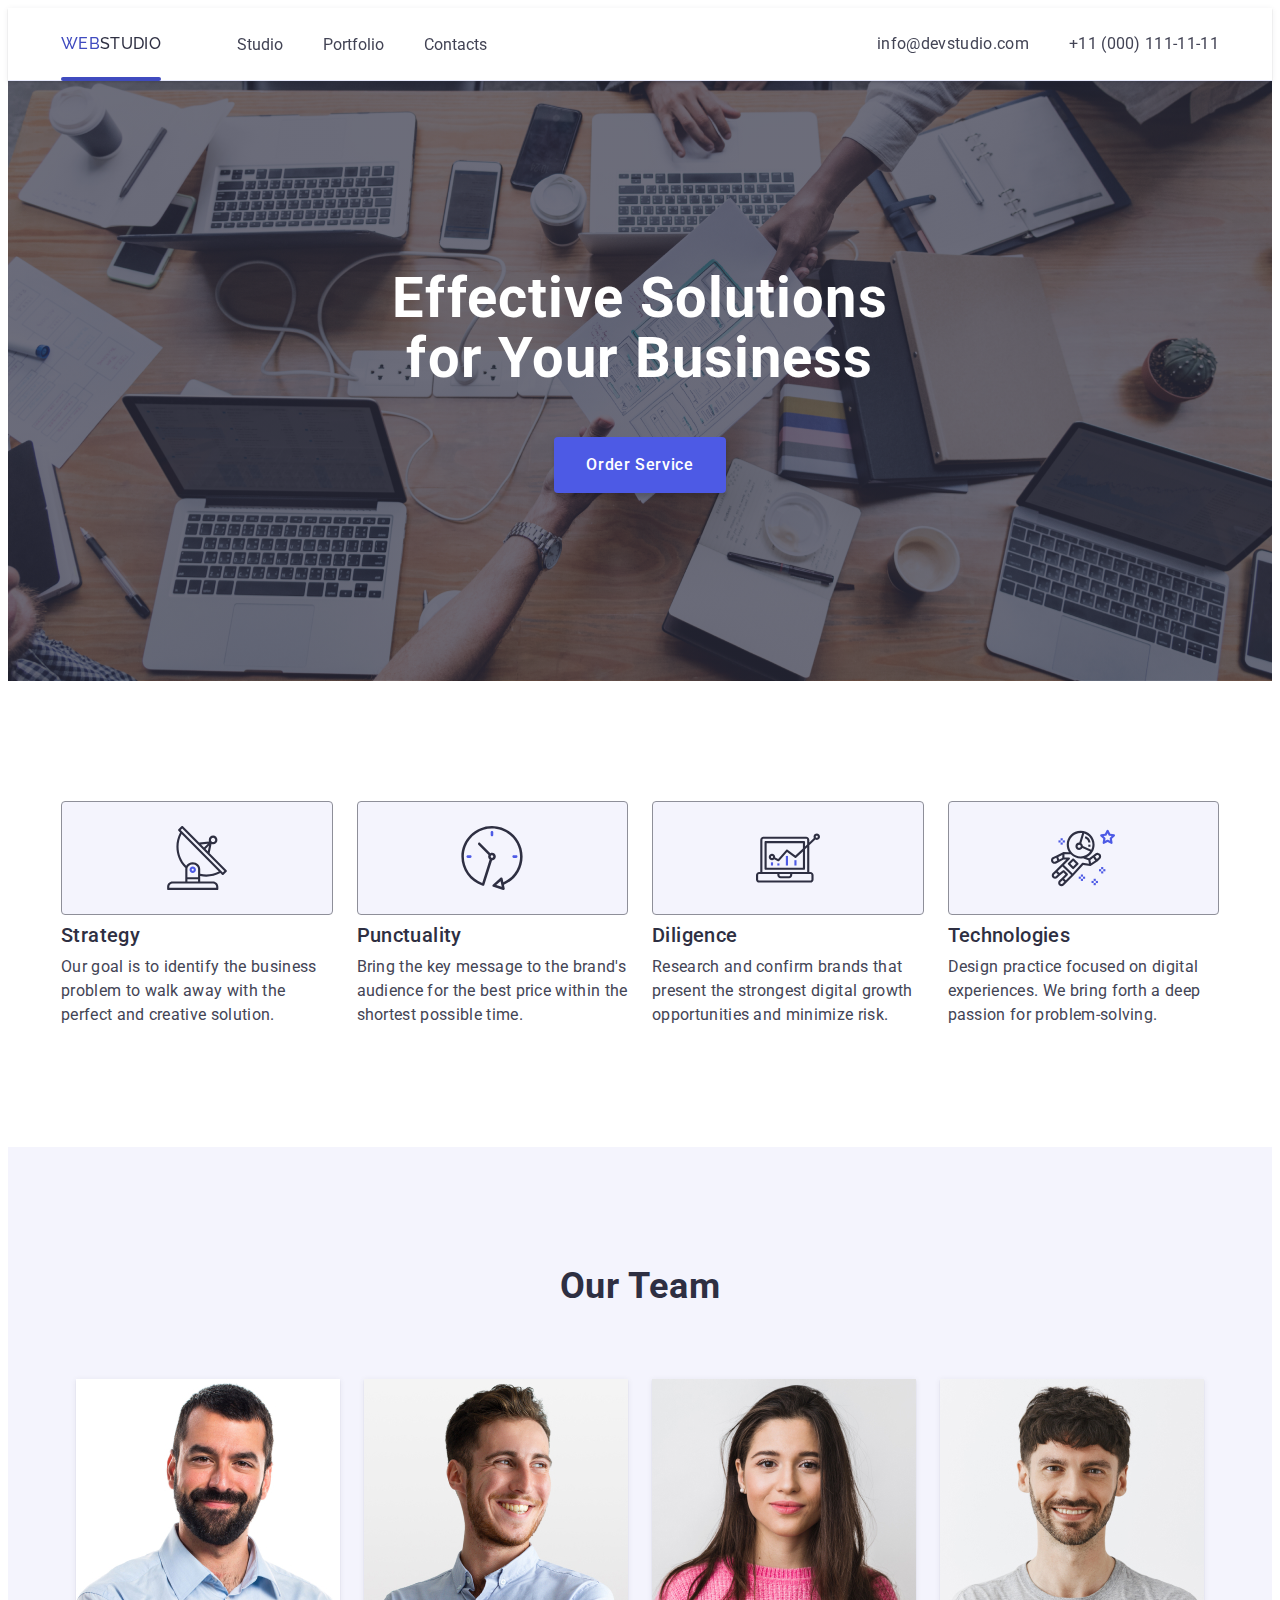
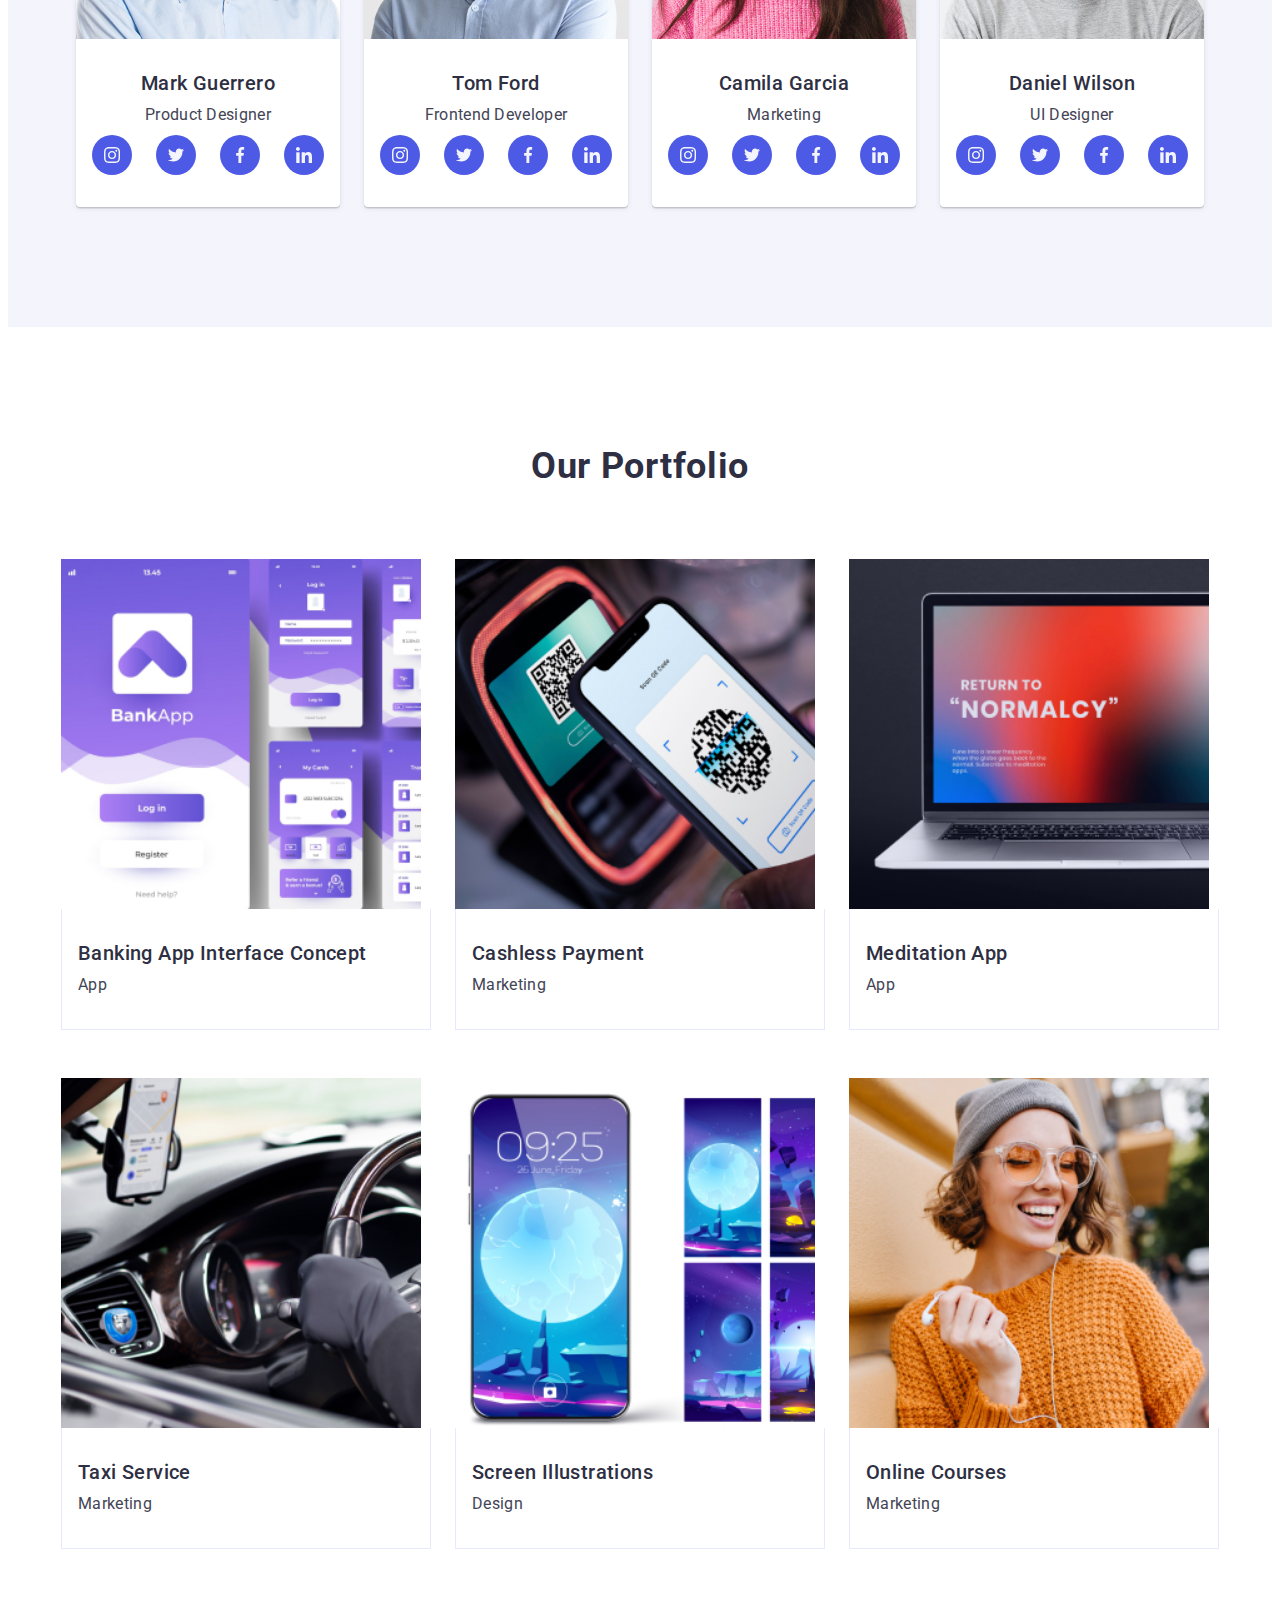
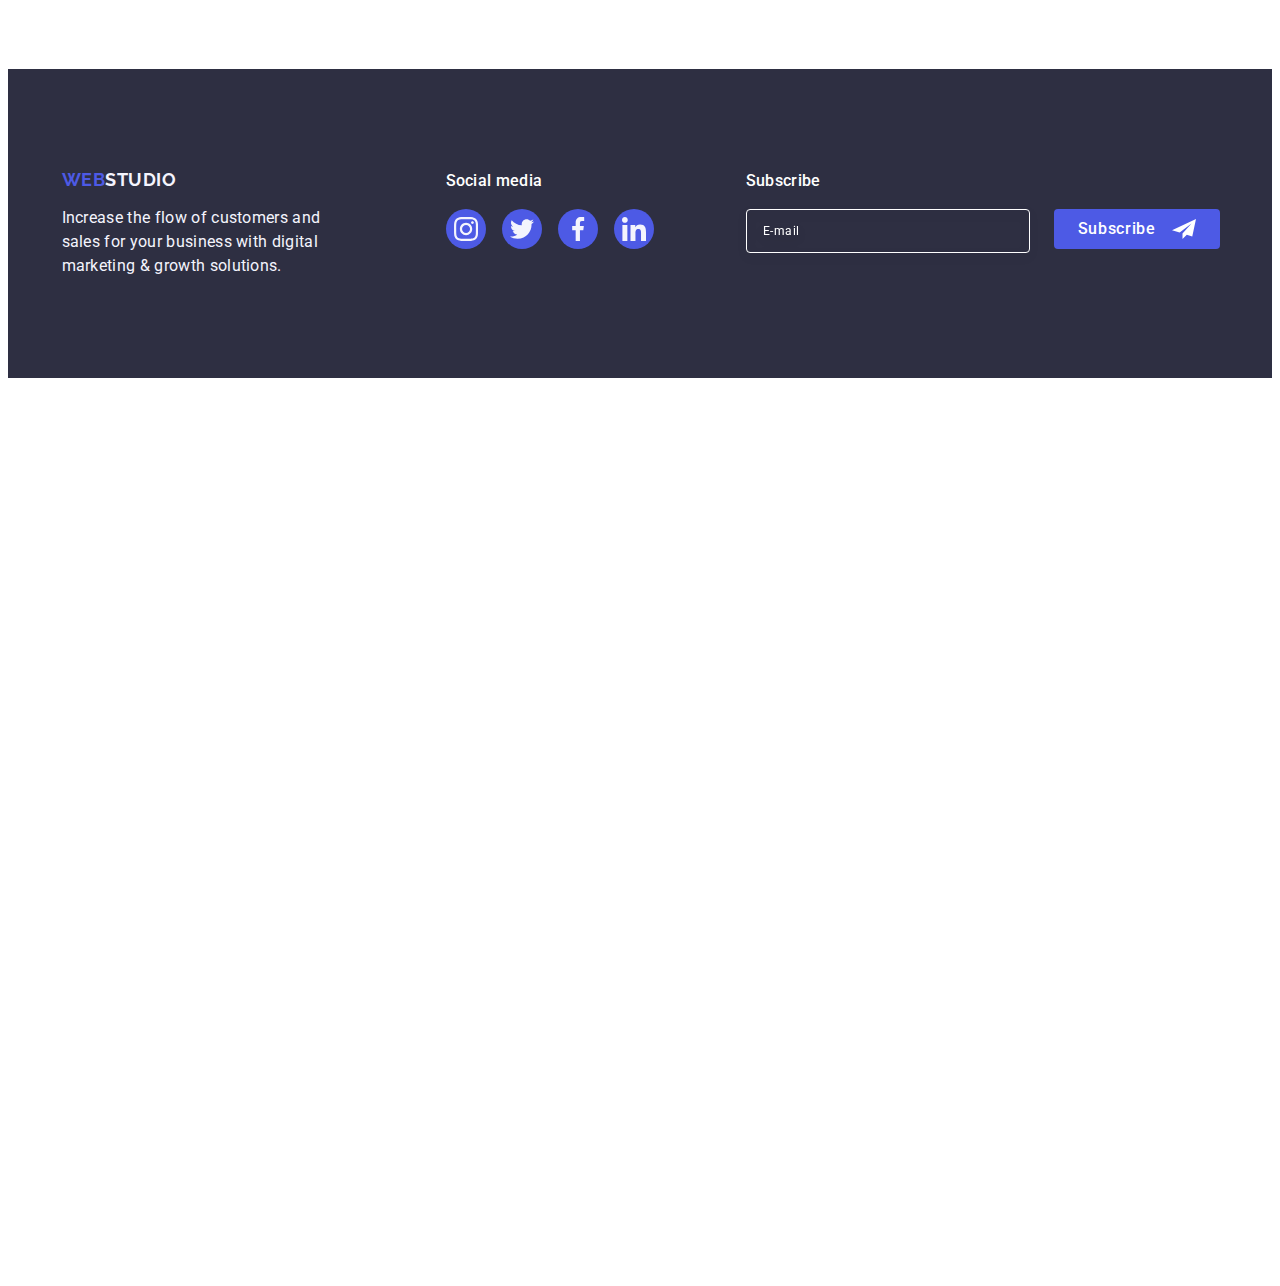
==== commit 92ddf427: "erw" ====
--- a/index.html
+++ b/index.html
@@ -55,7 +55,7 @@
             </li>
           </ul>
         </address>
-        <button class="burger-menu-button" type="button" data-menu-open>
+        <button class="burger-menu-button " type="button" data-menu-open>
           <svg class="burger-menu-icon" width="16" height="14">
             <use href="./images/icons.svg#icon-burger-menu"></use>
           </svg>
--- a/css/styles.css
+++ b/css/styles.css
@@ -639,6 +639,9 @@
 }
 
 @media screen and (min-width: 1158px) {
+  .categories{
+    padding-bottom: 120px;
+  }
   .gallery-img-p {
     display: block;
     color: #f4f4fd;
@@ -1213,3 +1216,8 @@
 .mob-men-social-icon {
   fill: #f4f4fd;
 }
+.is-open {
+  opacity: 1;
+  visibility: visible;
+  pointer-events: auto;
+}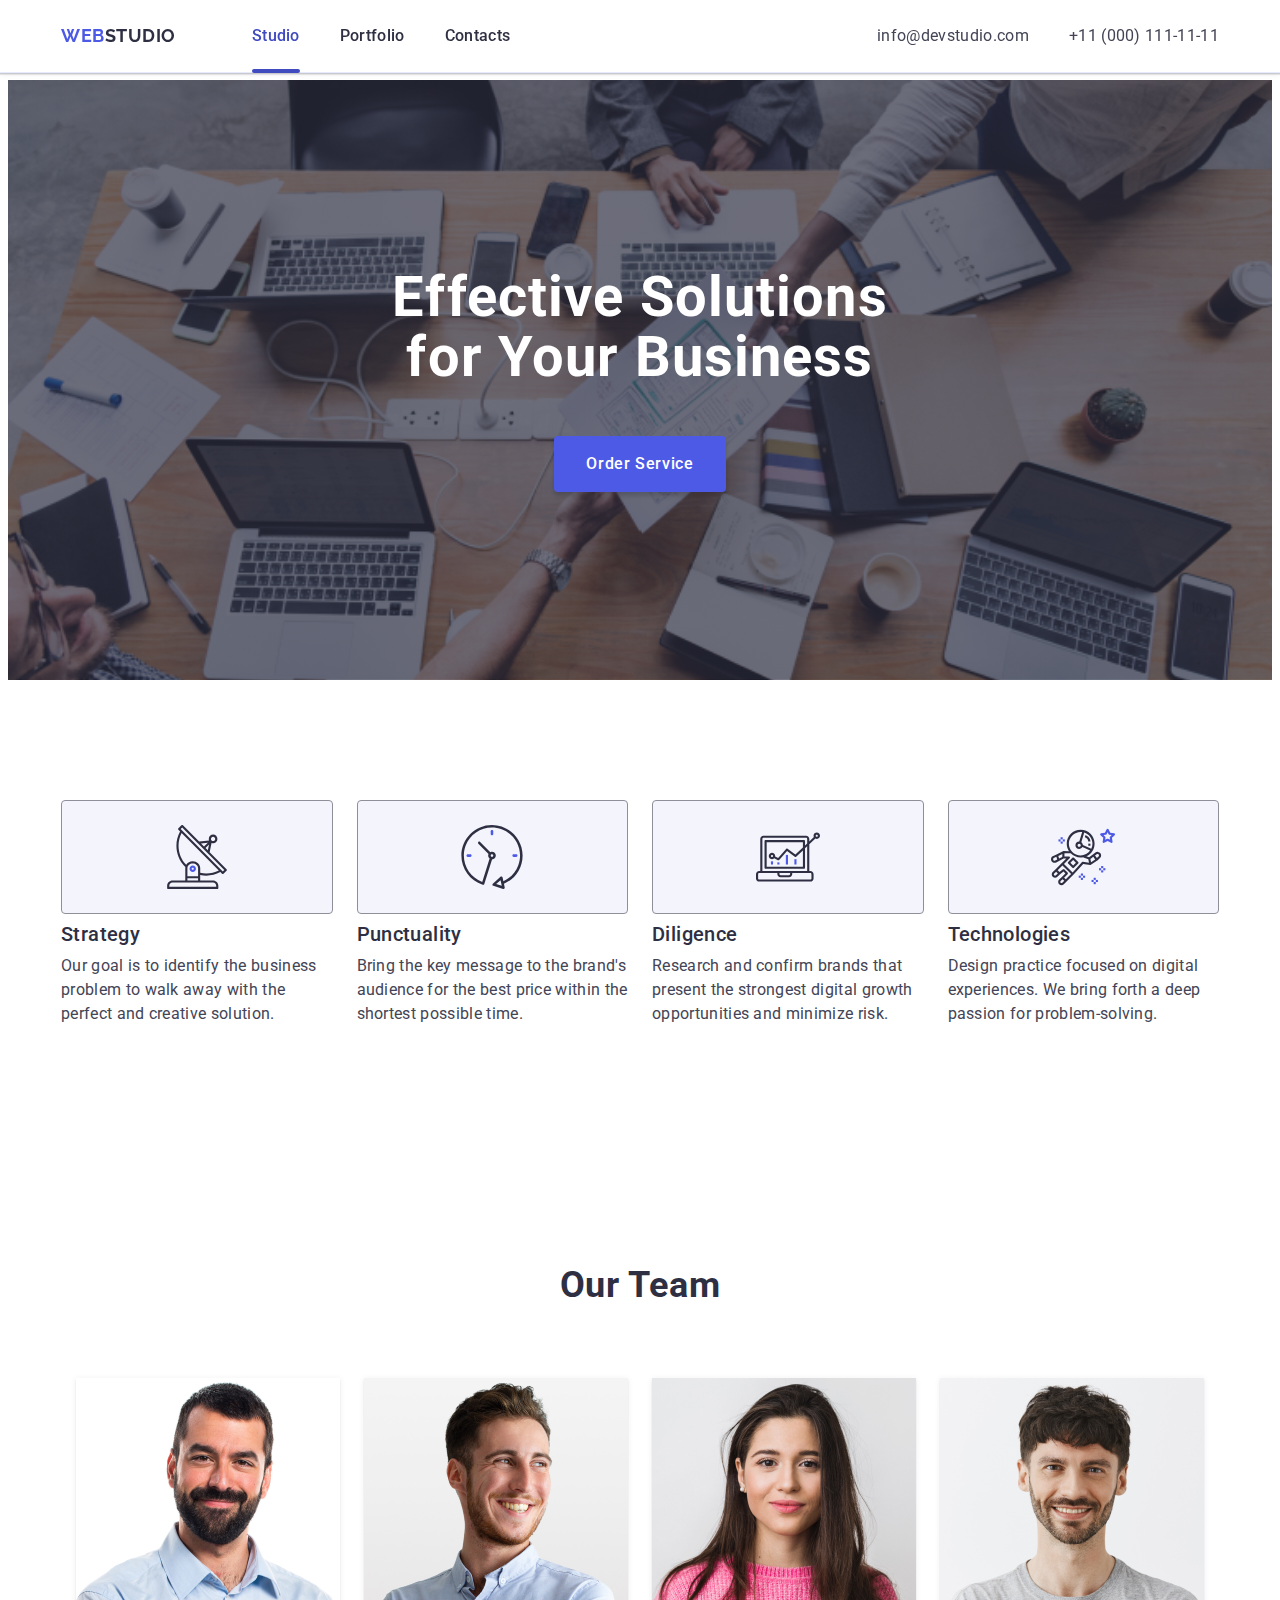
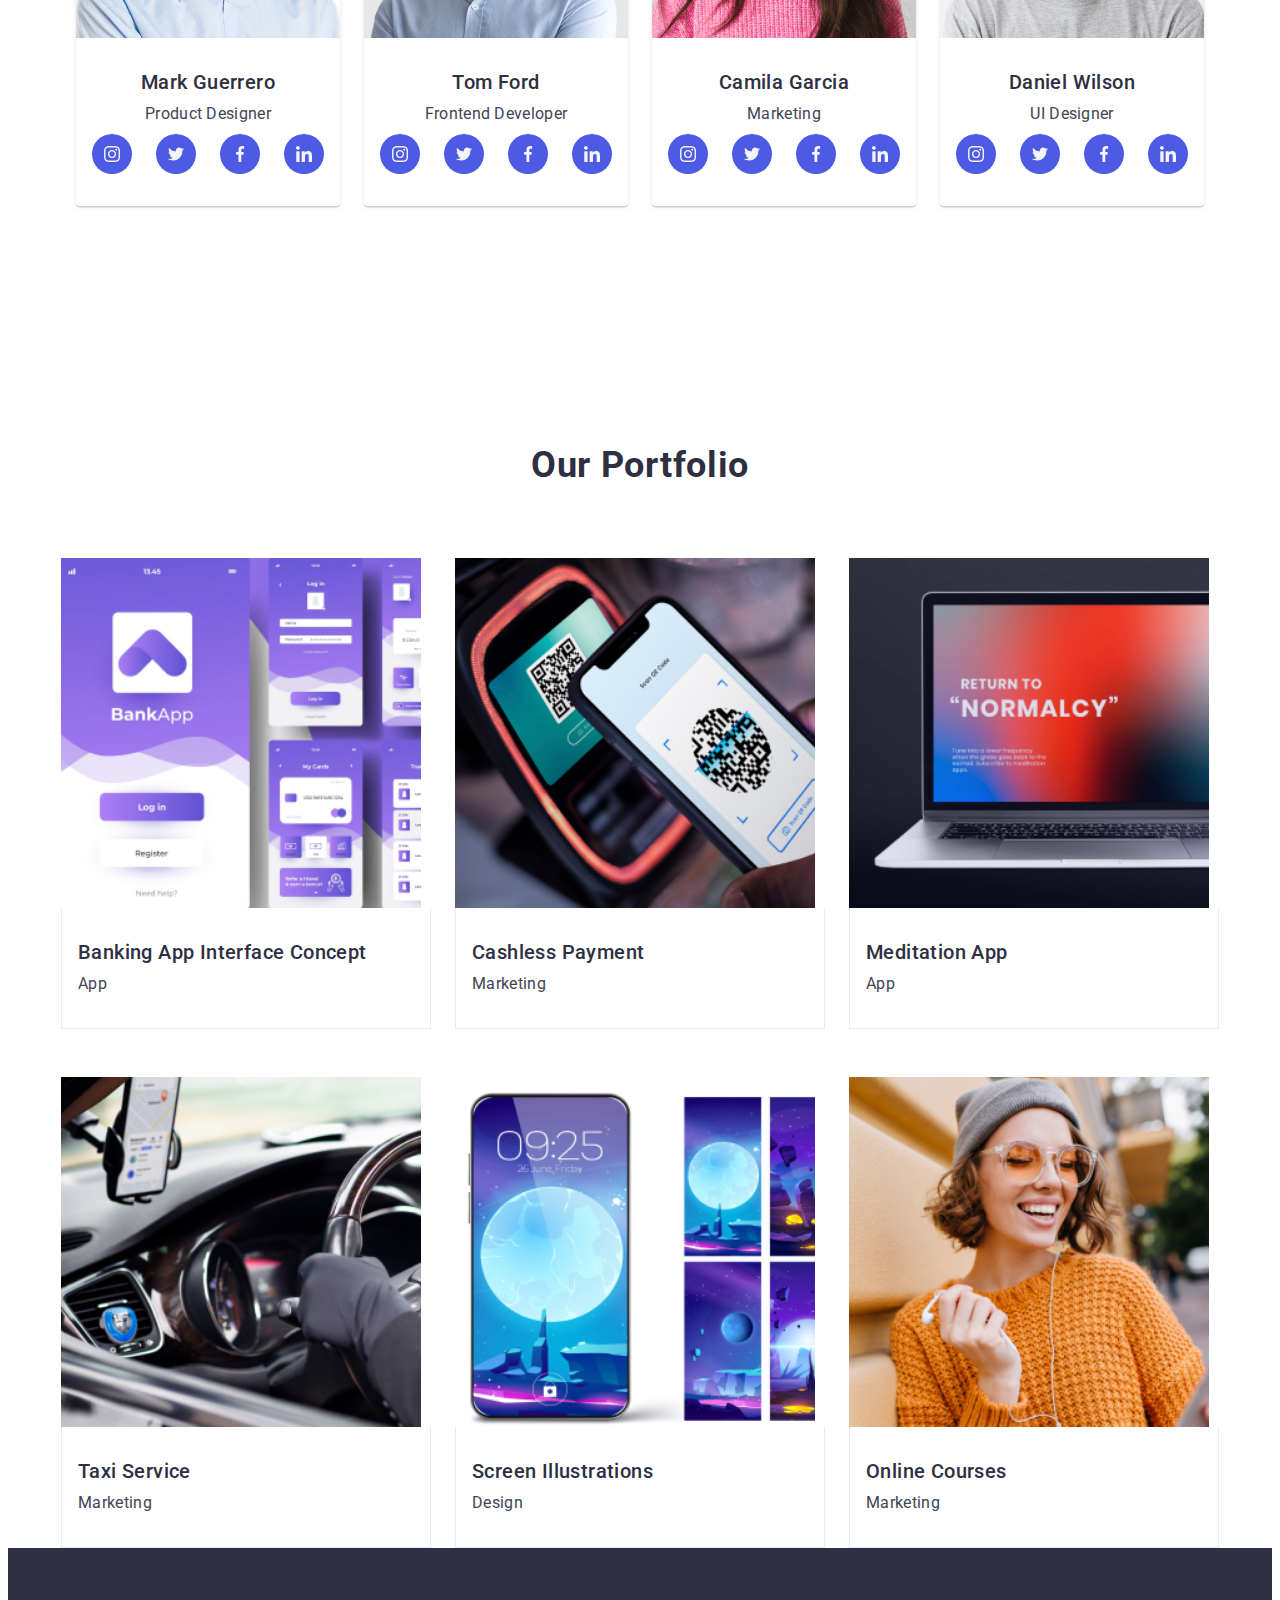
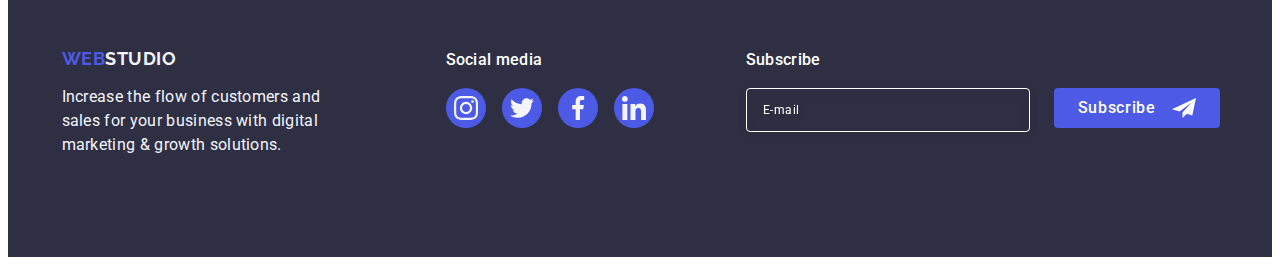
==== commit 30b84cff: "rh" ====
--- a/index.html
+++ b/index.html
@@ -30,7 +30,7 @@
           </a>
           <ul class="nav-list list">
             <li class="nav-element">
-              <a class="nav-item link current" href="./index.html">Studio</a>
+              <a class="nav-item link menu-link-current" href="./index.html">Studio</a>
             </li>
             <li class="nav-element">
               <a class="nav-item  link" href="#">Portfolio</a>
@@ -74,7 +74,7 @@
           </button>
         </div>
       </section>
-
+<!-- hero -->
       <section class="advantages section">
         <div class="advantages-content container">
           <h2 class="visually-hidden">Features</h2>
@@ -325,7 +325,7 @@
       <!-- Portfolio -->
       <section class="categories">
         <div class="categories-content container">
-          <h1 class="categories-title">Our Portfolio</h1>
+          <h2 class="categories-title">Our Portfolio</h2>
       <ul class="gallery-list list">
             <li class="gallery-item">
               <a class="gallery-link link" href="">
@@ -446,6 +446,7 @@
           </ul>
         </div>
       </section>
+    </main>
 <!-- Danger -->
       <!-- <section class="customers">
         <div class="customers-contant container">
@@ -497,7 +498,7 @@
           </ul>
         </div>
       </section>
-    </main>
+    </main> -->
 
     <!-- FOOTER -->
     <footer class="footer">
--- a/css/styles.css
+++ b/css/styles.css
@@ -2,6 +2,11 @@
   font-family: 'Roboto', sans-serif;
   color: #434455;
   background-color: #ffffff;
+  padding-top: 54px;
+}
+
+@media screen and (min-width: 768px) {
+  body{padding-top: 72px;}
 }
 
 p,
@@ -91,8 +96,10 @@
 .header {
   background-color: #fff;
   border-bottom: 1px solid #e7e9fc;
-  position: sticky;
+  position: fixed;
   top: 0;
+  left: 0;
+  width: 100%;
   z-index: 90;
   box-shadow: 0px 2px 1px rgba(46, 47, 66, 0.08),
     0px 1px 1px rgba(46, 47, 66, 0.16), 0px 1px 6px rgba(46, 47, 66, 0.08);
@@ -151,6 +158,7 @@
   .logo {
     margin-right: 120px;
     padding: 24px 0;
+    font-size: 18px;
   }
 
   .nav-list {
@@ -159,7 +167,7 @@
     gap: 40px;
   }
 
-  .logo-link {
+  .nav-item {
     position: relative;
     color: #2e2f42;
     font-size: 16px;
@@ -170,10 +178,10 @@
     display: block;
     transition: color 250ms cubic-bezier(0.4, 0, 0.2, 1);
   }
-  .logo {
+  .menu-link-current {
     color: #404bbf;
   }
-  .logo::after {
+  .menu-link-current::after {
     position: absolute;
     display: block;
     content: '';
@@ -368,6 +376,7 @@
   display: flex;
   flex-direction: column;
   gap: 72px;
+ 
 }
 
 .advantages-item-content {
@@ -424,7 +433,7 @@
     background: #f4f4fd;
     margin-bottom: 8px;
   }
-
+}
   .advantages-icon {
     display: block;
   }
@@ -554,6 +563,7 @@
   }
 }
 /* portfolio */
+
 .categories-title {
   color: #2e2f42;
   text-align: center;
@@ -562,8 +572,8 @@
   line-height: 1.11;
   letter-spacing: 0.02em;
   text-transform: capitalize;
-  margin-bottom: 72px;
-  margin-top: 120px;
+  padding-bottom: 72px;
+  padding-top: 96px;
 }
 
 .gallery-list {
@@ -639,8 +649,8 @@
 }
 
 @media screen and (min-width: 1158px) {
-  .categories{
-    padding-bottom: 120px;
+  .categories-title{
+    padding-top: 120px;
   }
   .gallery-img-p {
     display: block;
@@ -878,6 +888,7 @@
   position: fixed;
   top: 0;
   left: 0;
+  z-index: 100;
   width: 100%;
   height: 100%;
   background-color: rgba(46, 47, 66, 0.4);
@@ -901,13 +912,29 @@
   visibility: hidden;
   pointer-events: none;
 }
-
+.modal-window {
+  padding: 72px 16px 16px px;
+  position: absolute;
+  top: 50%;
+  left: 50%;
+  width: 288px;
+  min-height: 623px;
+
+  background: #fcfcfc;
+  box-shadow: 0px 1px 1px rgba(0, 0, 0, 0.14), 0px 1px 3px rgba(0, 0, 0, 0.12),
+    0px 2px 1px rgba(0, 0, 0, 0.2);
+  border-radius: 4px;
+
+  transform: translate(-50%, -50%) scale(1);
+  transition: transform 250ms cubic-bezier(0.4, 0, 0.2, 1);
+}
+@media screen and(min-width:1158px){
 .modal-window {
   padding: 72px 24px 24px 24px;
   position: absolute;
   top: 50%;
   left: 50%;
-  width: 408px;
+  width: 623px;
   min-height: 584px;
 
   background: #fcfcfc;
@@ -918,7 +945,7 @@
   transform: translate(-50%, -50%) scale(1);
   transition: transform 250ms cubic-bezier(0.4, 0, 0.2, 1);
 }
-
+}
 .modal-close {
   position: absolute;
   top: 24px;
@@ -1038,11 +1065,13 @@
 }
 
 .check-label {
-  color: var(--lightslate);
-  font-family: Roboto;
-  font-size: 12px;
-  line-height: 1.17;
-  letter-spacing: 0.04em;
+    display: flex;
+    align-items: center;
+    justify-content: center;
+    color: #8e8f99;
+    font-size: 12px;
+    line-height: 1.17;
+    letter-spacing: 0.04em;
 }
 
 .check-policy {
@@ -1050,17 +1079,27 @@
 }
 
 .check-span {
-  width: 16px;
-  height: 16px;
-  border: 1px solid rgba(46, 47, 66, 0.4);
-  border-radius: 2px;
-  transition: background-color 250ms cubic-bezier(0.4, 0, 0.2, 1),
-    border 250ms cubic-bezier(0.4, 0, 0.2, 1),
-    fill 250ms cubic-bezier(0.4, 0, 0.2, 1);
   display: inline-flex;
-  align-items: center;
-  justify-content: center;
-  fill: transparent;
+    align-items: center;
+    justify-content: center;
+    flex-shrink: 0;
+    width: 16px;
+    height: 16px;
+    border: 1px solid rgba(46, 47, 66, 0.4);
+    border-radius: 2px;
+    margin-right: 8px;
+    fill: transparent;
+    transition: background-color 250ms cubic-bezier(0.4, 0, 0.2, 1),
+      border 250ms cubic-bezier(0.4, 0, 0.2, 1),
+      fill 250ms cubic-bezier(0.4, 0, 0.2, 1);
+}
+.policy-link{
+  color: #4d5ae5;
+    font-size: 12px;
+    line-height: 1.33;
+    letter-spacing: 0.04em;
+    text-decoration: underline;
+
 }
 
 .modal-btn {
@@ -1088,33 +1127,35 @@
 }
 
 /* mob-burg */
-
-.mob-men-back {
-  background-color: #fff;
-}
 .mob-men-cont {
   position: relative;
-  height: 100vh;
+  height: 100%;
   width: 320px;
   margin: 0 auto;
   overflow: hidden;
-}
-.mob-men {
   display: flex;
   flex-direction: column;
   justify-content: space-between;
   padding: 72px 16px 40px 16px;
-  position: absolute;
-  top: 0;
-  right: 0;
-  height: 100%;
-  width: 100%;
+}
+
+.mob-men-back {
   background-color: #fff;
-  transform: translateX(-100%);
-  transition: transform 250ms cubic-bezier(0.4, 0, 0.2, 1);
-}
-.bakc .is-open .mob-men {
-  transform: translateX(0%);
+  display: flex;
+    flex-direction: column;
+    justify-content: space-between;
+    padding: 72px 16px 40px 16px;
+    position: absolute;
+    top: 0;
+    right: 0;
+    height: 100%;
+    width: 100%;
+    background-color: #fff;
+    transform: translateX(-100%);
+    transition: transform 250ms cubic-bezier(0.4, 0, 0.2, 1);}
+    
+.mob-men-back .is-open{
+  transform: translateX(0);
 }
 
 .mob-men-close-button {
@@ -1144,12 +1185,12 @@
 
 .mob-men-link {
   color: #2e2f42;
+  display: block;
   font-size: 36px;
   font-weight: 700;
   line-height: 1.11;
   letter-spacing: 0.02em;
   text-transform: capitalize;
-  padding: 20px 0;
   transition: color 250ms cubic-bezier(0.4, 0, 0.2, 1);
 }
 
@@ -1168,7 +1209,6 @@
 .mob-men-address-list {
   display: flex;
   flex-direction: column;
-  gap: 24px;
 }
 
 .mob-men-address-link {
@@ -1208,6 +1248,7 @@
   transition: background-color 250ms cubic-bezier(0.4, 0, 0.2, 1);
 }
 
+
 .mob-men-social-linc:active,
 .mob-men-social-linc:focus-visible {
   background-color: #404bbf;
